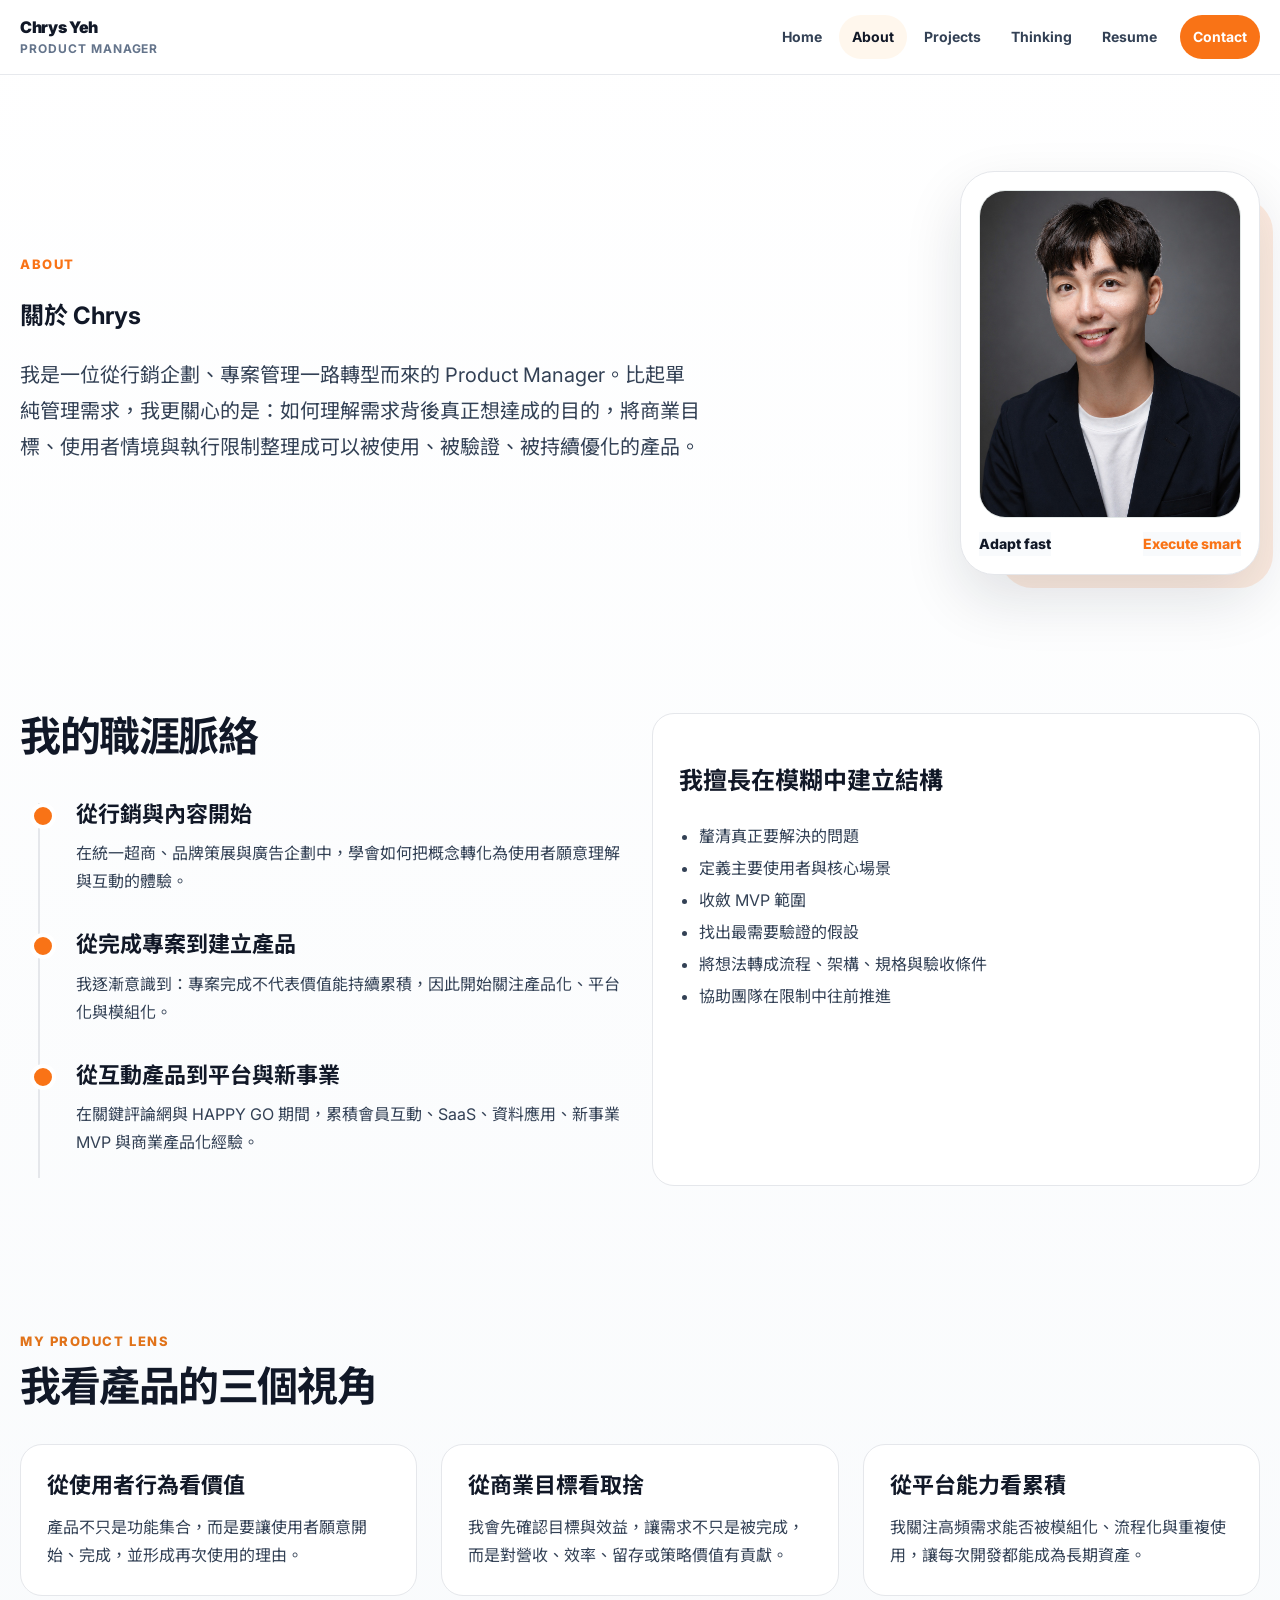
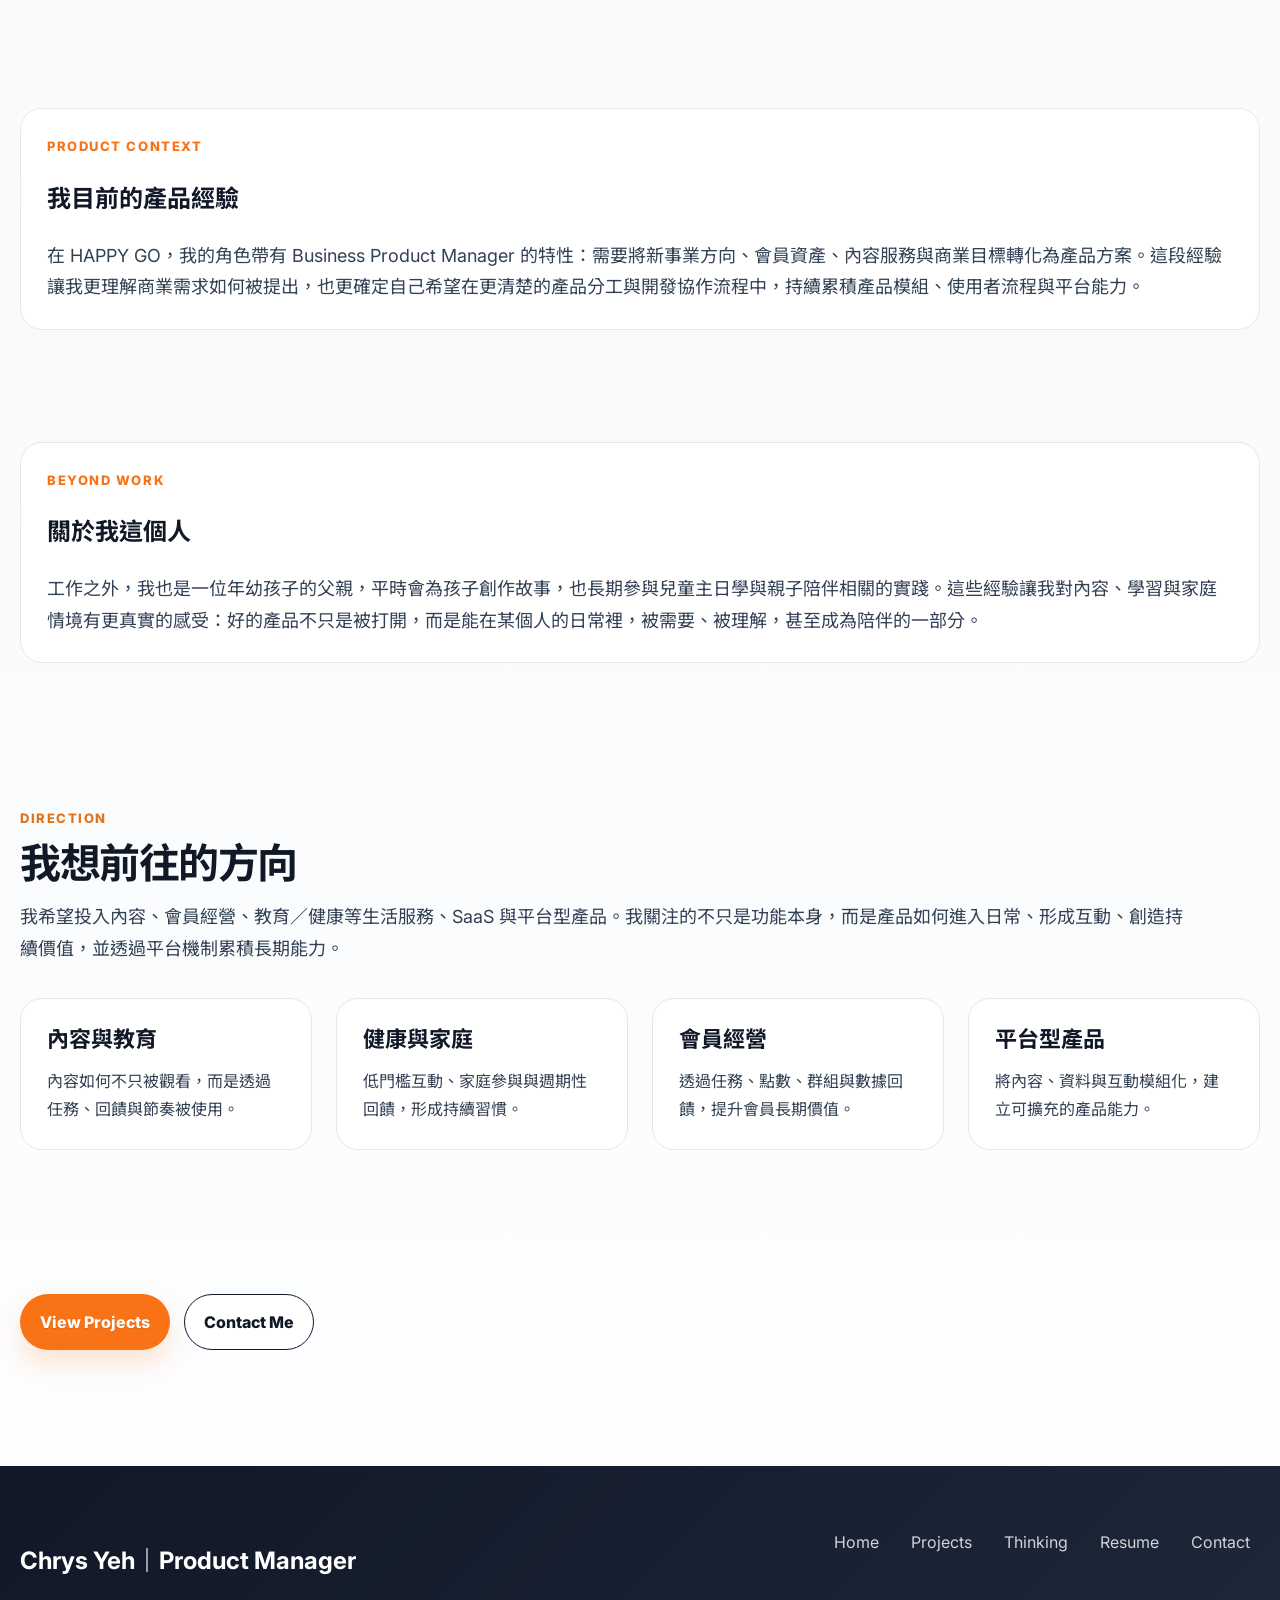
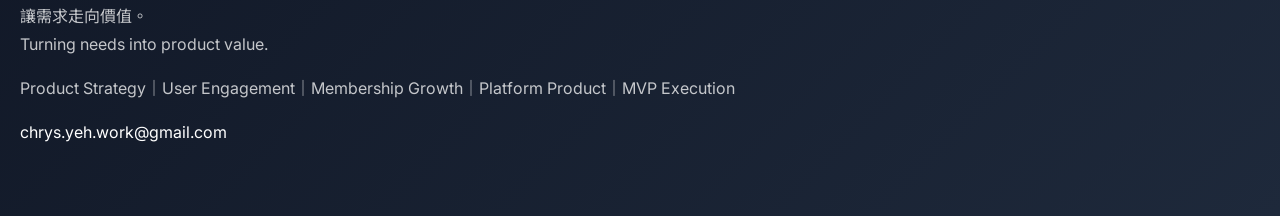
==== about.html @ b8cf81ef "v10 更新內容" ====
<!doctype html><html lang="zh-Hant"><head><meta charset="utf-8"><meta name="viewport" content="width=device-width, initial-scale=1.0"><meta name="robots" content="noindex, nofollow"><title>About｜Chrys Yeh</title><meta name="description" content="About Chrys Yeh, Product Manager."><link rel="icon" href="assets/images/favicon.svg"><link rel="preconnect" href="https://fonts.googleapis.com"><link rel="preconnect" href="https://fonts.gstatic.com" crossorigin><link href="https://fonts.googleapis.com/css2?family=Inter:wght@400;500;600;700;800;900&family=Noto+Sans+TC:wght@400;500;700;900&display=swap" rel="stylesheet"><link rel="stylesheet" href="assets/css/style.css"><!-- Google tag (gtag.js) -->
<script async src="https://www.googletagmanager.com/gtag/js?id=G-VKWQ6BNBV7"></script>
<script>
  window.dataLayer = window.dataLayer || [];
  function gtag(){dataLayer.push(arguments);}
  gtag('js', new Date());
  gtag('config', 'G-VKWQ6BNBV7');
</script></head><body><header class="header"><div class="container nav"><a class="brand" href="index.html">Chrys Yeh<span>Product Manager</span></a><button class="nav-toggle" aria-label="Open menu">☰</button><nav class="nav-links"><a href="index.html">Home</a><a href="about.html">About</a><a href="projects.html">Projects</a><a href="product-thinking.html">Thinking</a><a href="resume.html">Resume</a><a class="cta" href="contact.html">Contact</a></nav></div></header><main><section class="page-hero-profile"><div class="container hero-grid"><div class="reveal hero-visual"><figure class="hero-profile-card"><img src="assets/images/chrys-headshot.jpg" alt="Chrys Yeh professional headshot"><figcaption class="profile-caption"><span>Adapt fast</span><span>Execute smart</span></figcaption></figure></div><div class="reveal hero-copy"><div class="eyebrow">About</div><h1>關於 Chrys</h1><p class="lead">我是一位從行銷企劃、專案管理一路轉型而來的 Product Manager。比起單純管理需求，我更關心的是：如何理解需求背後真正想達成的目的，將商業目標、使用者情境與執行限制整理成可以被使用、被驗證、被持續優化的產品。</p></div></div></section><section class="section"><div class="container grid two"><div class="reveal"><div class="section-title"><h2>我的職涯脈絡</h2></div><div class="timeline"><div class="timeline-item"><h3>從行銷與內容開始</h3><p>在統一超商、品牌策展與廣告企劃中，學會如何把概念轉化為使用者願意理解與互動的體驗。</p></div><div class="timeline-item"><h3>從完成專案到建立產品</h3><p>我逐漸意識到：專案完成不代表價值能持續累積，因此開始關注產品化、平台化與模組化。</p></div><div class="timeline-item"><h3>從互動產品到平台與新事業</h3><p>在關鍵評論網與 HAPPY GO 期間，累積會員互動、SaaS、資料應用、新事業 MVP 與商業產品化經驗。</p></div></div></div><div class="card reveal"><h2>我擅長在模糊中建立結構</h2><ul class="case-list"><li>釐清真正要解決的問題</li><li>定義主要使用者與核心場景</li><li>收斂 MVP 範圍</li><li>找出最需要驗證的假設</li><li>將想法轉成流程、架構、規格與驗收條件</li><li>協助團隊在限制中往前推進</li></ul></div></div></section><section class="section compact"><div class="container"><div class="section-title reveal"><div class="eyebrow">My Product Lens</div><h2>我看產品的三個視角</h2></div><div class="grid three"><article class="card reveal"><h3>從使用者行為看價值</h3><p>產品不只是功能集合，而是要讓使用者願意開始、完成，並形成再次使用的理由。</p></article><article class="card reveal"><h3>從商業目標看取捨</h3><p>我會先確認目標與效益，讓需求不只是被完成，而是對營收、效率、留存或策略價值有貢獻。</p></article><article class="card reveal"><h3>從平台能力看累積</h3><p>我關注高頻需求能否被模組化、流程化與重複使用，讓每次開發都能成為長期資產。</p></article></div></div></section><section class="section compact"><div class="container"><div class="card reveal personal-note"><div class="eyebrow">Product Context</div><h2>我目前的產品經驗</h2><p>在 HAPPY GO，我的角色帶有 Business Product Manager 的特性：需要將新事業方向、會員資產、內容服務與商業目標轉化為產品方案。這段經驗讓我更理解商業需求如何被提出，也更確定自己希望在更清楚的產品分工與開發協作流程中，持續累積產品模組、使用者流程與平台能力。</p></div></div></section><section class="section compact"><div class="container"><div class="card reveal personal-note"><div class="eyebrow">Beyond Work</div><h2>關於我這個人</h2><p>工作之外，我也是一位年幼孩子的父親，平時會為孩子創作故事，也長期參與兒童主日學與親子陪伴相關的實踐。這些經驗讓我對內容、學習與家庭情境有更真實的感受：好的產品不只是被打開，而是能在某個人的日常裡，被需要、被理解，甚至成為陪伴的一部分。</p></div></div></section><section class="section"><div class="container"><div class="section-title reveal"><div class="eyebrow">Direction</div><h2>我想前往的方向</h2><p>我希望投入內容、會員經營、教育／健康等生活服務、SaaS 與平台型產品。我關注的不只是功能本身，而是產品如何進入日常、形成互動、創造持續價值，並透過平台機制累積長期能力。</p></div><div class="grid four"><div class="card reveal"><h3>內容與教育</h3><p>內容如何不只被觀看，而是透過任務、回饋與節奏被使用。</p></div><div class="card reveal"><h3>健康與家庭</h3><p>低門檻互動、家庭參與與週期性回饋，形成持續習慣。</p></div><div class="card reveal"><h3>會員經營</h3><p>透過任務、點數、群組與數據回饋，提升會員長期價值。</p></div><div class="card reveal"><h3>平台型產品</h3><p>將內容、資料與互動模組化，建立可擴充的產品能力。</p></div></div></div></section><section class="section compact"><div class="container"><div class="btn-row"><a class="btn primary" href="projects.html">View Projects</a><a class="btn secondary" href="contact.html">Contact Me</a></div></div></section></main><footer class="footer"><div class="container footer-grid"><div><h2>Chrys Yeh｜Product Manager</h2><p>讓需求走向價值。<br>Turning needs into product value.</p><p>Product Strategy｜User Engagement｜Membership Growth｜Platform Product｜MVP Execution</p><p><a href="mailto:chrys.yeh.work@gmail.com">chrys.yeh.work@gmail.com</a></p></div><div class="footer-links"><a href="index.html">Home</a><a href="projects.html">Projects</a><a href="product-thinking.html">Thinking</a><a href="resume.html">Resume</a><a href="contact.html">Contact</a></div></div></footer><button class="back-top" aria-label="Back to top">↑</button><script src="assets/js/script.js"></script></body></html>
---- assets/css/style.css ----
:root{
  --primary:#064E3B;--secondary:#0F766E;--bg:#FFF7ED;--card:#fff;--accent:#F97316;--accent-dark:#EA580C;--muted:#64748B;--border:#FED7AA;--soft:#ECFDF5;--highlight:#FBBF24;--shadow:0 18px 45px rgba(6,78,59,.12);--radius:22px;--max:1120px;
}
*{box-sizing:border-box}html{scroll-behavior:smooth}body{margin:0;font-family:"Inter","Noto Sans TC",system-ui,-apple-system,BlinkMacSystemFont,"Segoe UI",sans-serif;background:linear-gradient(180deg,#FFF7ED 0%,#ECFDF5 58%,#FFFFFF 100%);color:#1F2937;line-height:1.75}a{color:inherit;text-decoration:none}img{max-width:100%;display:block}.container{width:min(var(--max),calc(100% - 40px));margin:0 auto}.section{padding:88px 0}.section.compact{padding:56px 0}.eyebrow{font-size:13px;font-weight:800;letter-spacing:.12em;text-transform:uppercase;color:var(--accent);margin-bottom:10px}.hero{padding:96px 0 72px}.hero-grid{display:grid;grid-template-columns:1.1fr .9fr;gap:56px;align-items:center}.hero h1,.page-hero h1{font-size:clamp(38px,6vw,68px);line-height:1.1;margin:0 0 20px;letter-spacing:-.04em}.page-hero{padding:92px 0 40px}.page-hero .lead{max-width:820px}.lead{font-size:20px;line-height:1.8;color:var(--secondary);margin:0 0 28px}.muted{color:var(--muted)}.quote{font-size:24px;line-height:1.65;margin:28px 0;padding:26px 30px;background:rgba(255,255,255,.7);border-left:5px solid var(--accent);border-radius:18px;color:var(--primary)}
.header{position:sticky;top:0;z-index:50;background:rgba(255,247,237,.9);backdrop-filter:blur(16px);border-bottom:1px solid rgba(229,222,210,.7);transition:box-shadow .2s ease}.header.scrolled{box-shadow:0 10px 30px rgba(23,63,53,.08)}.nav{height:74px;display:flex;align-items:center;justify-content:space-between}.brand{display:flex;flex-direction:column;line-height:1.1;font-weight:900;letter-spacing:-.02em}.brand span{font-size:12px;font-weight:700;color:var(--muted);letter-spacing:.08em;text-transform:uppercase;margin-top:5px}.nav-links{display:flex;align-items:center;gap:4px}.nav-links a{padding:10px 13px;border-radius:999px;font-size:14px;font-weight:700;color:var(--secondary)}.nav-links a:hover,.nav-links a.active{background:var(--soft);color:var(--primary)}.nav-links a.cta{background:var(--primary);color:#fff;margin-left:6px}.nav-toggle{display:none;border:0;background:transparent;color:var(--primary);font-size:28px;cursor:pointer}.btn-row{display:flex;gap:14px;flex-wrap:wrap}.btn{display:inline-flex;align-items:center;justify-content:center;gap:8px;padding:13px 19px;border-radius:999px;font-weight:800;border:1px solid transparent;transition:.2s ease;cursor:pointer}.btn.primary{background:var(--accent);color:#fff}.btn.primary:hover{background:var(--accent-dark);transform:translateY(-2px)}.btn.secondary{border-color:var(--primary);color:var(--primary);background:rgba(255,255,255,.45)}.btn.secondary:hover{background:#fff;transform:translateY(-2px)}.tags{display:flex;flex-wrap:wrap;gap:10px;margin:24px 0}.tag{font-size:13px;font-weight:800;color:var(--primary);background:#FEF3C7;border:1px solid var(--border);padding:7px 11px;border-radius:999px}.grid{display:grid;gap:24px}.grid.two{grid-template-columns:repeat(2,1fr)}.grid.three{grid-template-columns:repeat(3,1fr)}.grid.four{grid-template-columns:repeat(4,1fr)}.card{background:var(--card);border:1px solid var(--border);border-radius:var(--radius);padding:26px;box-shadow:0 0 0 rgba(0,0,0,0);transition:.25s ease}.card:hover{transform:translateY(-4px);box-shadow:var(--shadow)}.card h3{font-size:22px;line-height:1.35;margin:0 0 12px}.card p{color:var(--secondary);margin:0}.card .num{font-size:14px;color:var(--accent);font-weight:900;margin-bottom:10px}.section-title{max-width:780px;margin-bottom:34px}.section-title h2{font-size:clamp(30px,4vw,46px);line-height:1.16;margin:0 0 14px;letter-spacing:-.035em}.section-title p{font-size:18px;color:var(--secondary);margin:0}.project-card{display:grid;grid-template-columns:180px 1fr;gap:24px;align-items:center}.project-card img{border-radius:18px;background:var(--soft);border:1px solid var(--border)}.project-card ul,.case-list{margin:14px 0 0;padding-left:20px;color:var(--secondary)}.project-card li,.case-list li{margin:4px 0}.flow{display:grid;grid-template-columns:repeat(5,1fr);gap:14px;margin-top:24px}.flow-step{background:#fff;border:1px solid var(--border);border-radius:18px;padding:20px}.flow-step strong{display:block;font-size:18px;margin-bottom:4px}.flow-step span{color:var(--muted);font-size:14px}.timeline{position:relative}.timeline:before{content:"";position:absolute;left:18px;top:8px;bottom:8px;width:2px;background:var(--border)}.timeline-item{position:relative;padding:0 0 30px 56px}.timeline-item:before{content:"";position:absolute;left:10px;top:8px;width:18px;height:18px;background:var(--accent);border-radius:50%;border:4px solid var(--bg)}.timeline-item h3{margin:0 0 6px;font-size:22px}.timeline-item p{margin:0;color:var(--secondary)}.table-wrap{overflow:auto;border:1px solid var(--border);border-radius:22px;background:#fff}.matrix,.snapshot{width:100%;border-collapse:collapse;min-width:680px}.matrix th,.matrix td,.snapshot th,.snapshot td{padding:16px 18px;border-bottom:1px solid var(--border);text-align:left;vertical-align:top}.matrix th,.snapshot th{background:#FFEDD5;color:var(--primary);font-size:14px}.matrix tr:last-child td,.snapshot tr:last-child td{border-bottom:0}.stat-grid{display:grid;grid-template-columns:repeat(4,1fr);gap:16px;margin:28px 0}.stat{background:#fff;border:1px solid var(--border);border-radius:20px;padding:22px}.stat strong{display:block;font-size:30px;line-height:1.1;color:var(--accent);margin-bottom:8px}.stat span{font-size:14px;color:var(--secondary);font-weight:700}.case-section{padding:56px 0;border-top:1px solid var(--border)}.case-section h2{font-size:34px;line-height:1.25;margin:0 0 18px}.case-section h3{font-size:22px;margin:28px 0 8px}.case-section p{color:var(--secondary);font-size:17px}.diagram{background:#fff;border:1px solid var(--border);border-radius:22px;padding:24px;margin:26px 0}.diagram-line{display:flex;align-items:center;justify-content:space-between;gap:12px;flex-wrap:wrap}.diagram-pill{background:var(--soft);border:1px solid var(--border);border-radius:999px;padding:10px 14px;font-weight:800;color:var(--primary)}.arrow{color:var(--accent);font-weight:900}.contact-card{display:flex;flex-direction:column;gap:6px}.contact-card strong{font-size:18px}.footer{padding:54px 0;background:#12362E;color:#fff;margin-top:60px}.footer-grid{display:grid;grid-template-columns:1.2fr .8fr;gap:32px}.footer p{color:rgba(255,255,255,.75)}.footer a{color:#fff}.footer-links{display:flex;flex-wrap:wrap;gap:12px;justify-content:flex-end}.footer-links a{padding:8px 10px;color:rgba(255,255,255,.8)}.reveal{opacity:0;transform:translateY(18px);transition:opacity .6s ease,transform .6s ease}.reveal.visible{opacity:1;transform:none}.back-top{position:fixed;right:20px;bottom:20px;width:46px;height:46px;border-radius:50%;border:0;background:var(--primary);color:#fff;font-weight:900;display:none;align-items:center;justify-content:center;box-shadow:var(--shadow);cursor:pointer}.back-top.show{display:flex}
@media(max-width:900px){.hero-grid,.grid.two,.grid.three,.grid.four,.footer-grid{grid-template-columns:1fr}.project-card{grid-template-columns:1fr}.project-card img{max-width:260px}.flow{grid-template-columns:1fr 1fr}.stat-grid{grid-template-columns:1fr 1fr}.nav-toggle{display:block}.nav-links{position:absolute;left:20px;right:20px;top:74px;display:none;flex-direction:column;align-items:stretch;background:#fff;border:1px solid var(--border);border-radius:22px;padding:12px;box-shadow:var(--shadow)}.nav-links.open{display:flex}.nav-links a.cta{margin-left:0}.footer-links{justify-content:flex-start}}
@media(max-width:560px){.container{width:min(100% - 28px,var(--max))}.hero{padding:58px 0 44px}.section{padding:58px 0}.page-hero{padding:58px 0 28px}.lead{font-size:18px}.card{padding:22px}.flow,.stat-grid{grid-template-columns:1fr}.diagram-line{flex-direction:column;align-items:stretch}.arrow{transform:rotate(90deg);align-self:center}.btn{width:100%}.btn-row{width:100%}.hero h1,.page-hero h1{font-size:36px}}

/* --- refinements 2026-04 --- */
.hero-profile-card{position:relative;max-width:390px;margin-left:auto;background:linear-gradient(135deg,#fff 0%,#F8E8D1 100%);border:1px solid var(--border);border-radius:34px;padding:18px;box-shadow:var(--shadow)}
.hero-profile-card:before{content:"";position:absolute;inset:26px -14px -14px 38px;background:#CFE7DD;border-radius:34px;z-index:-1;opacity:.9}
.hero-profile-card img{width:100%;aspect-ratio:4/5;object-fit:cover;object-position:center top;border-radius:26px;border:1px solid rgba(14,58,53,.12)}
.profile-caption{display:flex;justify-content:space-between;gap:10px;align-items:center;margin-top:14px;color:var(--secondary);font-size:14px;font-weight:800}.profile-caption span:last-child{color:var(--accent)}
.page-hero-profile{padding:80px 0 34px}.page-hero-profile .hero-grid{grid-template-columns:1.15fr .85fr}.page-hero-profile .hero-profile-card{max-width:300px}
.project-card{align-items:start}.project-card .tag{display:inline-flex;margin-bottom:12px}.project-card h3{margin-top:0;margin-bottom:14px}.project-card p .btn,.project-card .btn{margin-top:4px}.project-card img{margin-top:6px}.card .btn-row{margin-top:26px}.section.compact .card .btn-row{margin-top:30px}.section.compact .card h2 + .muted{margin-top:14px}.section.compact .card .muted + .btn-row{margin-top:28px}.hero .btn-row{margin-top:30px}.tags + .btn-row{margin-top:26px}
.tag{background:#FEF3C7;border-color:#FBBF24}.btn.primary{background:linear-gradient(135deg,#F97316 0%,#FBBF24 100%);box-shadow:0 10px 26px rgba(249,115,22,.25)}.btn.secondary:hover{border-color:var(--accent);color:var(--accent)}
.card:hover{transform:translateY(-3px)}.section-title .eyebrow,.eyebrow{color:#E1731A}.flow-step strong{color:#0E3A35}.flow-step{border-color:#EAD4B7}.footer{background:#064E3B}.nav-links a.cta{background:#F97316;color:#fff}.nav-links a.cta:hover{background:#EA580C;color:#fff}.header{background:rgba(255,247,237,.92)}
@media(max-width:900px){.hero-profile-card{margin:10px auto 0;max-width:340px}.page-hero-profile .hero-grid{grid-template-columns:1fr}.page-hero-profile .hero-profile-card{max-width:260px;margin:0 auto}}
@media(max-width:560px){.project-card .tag{margin-bottom:10px}.project-card h3{font-size:24px}.project-card img{max-width:220px}.matrix,.snapshot{min-width:0;width:100%}.table-wrap{overflow:visible;border:0;background:transparent}.matrix thead{display:none}.matrix,.matrix tbody,.matrix tr,.matrix td{display:block}.matrix tr{background:#fff;border:1px solid var(--border);border-radius:18px;margin-bottom:14px;padding:12px;box-shadow:0 8px 24px rgba(14,58,53,.06)}.matrix td{border:0;padding:8px 6px 8px 96px;position:relative;min-height:34px}.matrix td:before{position:absolute;left:6px;top:8px;width:78px;color:var(--accent);font-weight:900;font-size:13px}.matrix td:nth-child(1):before{content:"專案"}.matrix td:nth-child(2):before{content:"產品類型"}.matrix td:nth-child(3):before{content:"核心能力"}.snapshot,.snapshot tbody,.snapshot tr,.snapshot th,.snapshot td{display:block}.snapshot tr{background:#fff;border:1px solid var(--border);border-radius:16px;margin-bottom:12px;padding:12px}.snapshot th,.snapshot td{border:0;padding:4px 6px;background:transparent}.snapshot th{color:var(--accent);font-size:13px}.snapshot td{color:var(--secondary)}.page-hero-profile{padding:58px 0 28px}.hero-profile-card{max-width:280px}.profile-caption{font-size:13px}.project-card{gap:18px}.section.compact .card .btn-row{margin-top:32px}}


/* --- V3 bright professional palette & thinking depth --- */
.hero{position:relative;overflow:hidden}
.hero:after{content:"";position:absolute;right:-120px;top:70px;width:420px;height:420px;background:radial-gradient(circle,rgba(20,184,166,.20),rgba(251,191,36,.12),transparent 68%);z-index:-1}
.card{box-shadow:0 8px 22px rgba(6,78,59,.035)}
.card:hover{box-shadow:0 18px 44px rgba(6,78,59,.14)}
.card p,.case-section p,.project-card ul,.case-list,.section-title p{color:#334155}
.lead{color:#334155}
.eyebrow{color:#F97316}
.tag{color:#064E3B;background:#FEF3C7;border-color:#FBBF24}
.flow-step{background:linear-gradient(180deg,#ffffff 0%,#ECFDF5 100%);border-color:#A7F3D0}
.flow-step strong{color:#064E3B}
.stat{background:linear-gradient(180deg,#ffffff 0%,#FFF7ED 100%);border-color:#FDBA74}
.stat strong{color:#F97316}
.quote{background:linear-gradient(135deg,#FFFFFF 0%,#ECFDF5 100%);border-left-color:#F97316;color:#064E3B}
.thinking-detail{margin-top:26px}
.nav-links a:hover,.nav-links a.active{background:#ECFDF5;color:#064E3B}
.btn.primary{color:#fff;text-shadow:0 1px 0 rgba(0,0,0,.12)}
.btn.secondary{background:#fff}
.btn.secondary:hover{background:#FFF7ED}
.footer{background:linear-gradient(135deg,#064E3B 0%,#0F766E 100%)}
.hero-profile-card{background:linear-gradient(135deg,#ffffff 0%,#ECFDF5 48%,#FEF3C7 100%)}
.hero-profile-card:before{background:#A7F3D0}
@media(max-width:560px){.hero:after{width:240px;height:240px;right:-90px;top:100px}.quote{font-size:20px;padding:22px}.thinking-detail{margin-top:18px}}

/* --- V4 narrative refinements --- */
.hero .hero-grid{align-items:start}
.hero-belief{
  margin:10px 0 0;
  color:var(--primary);
  font-weight:800;
  line-height:1.7;
  padding:16px 18px;
  border-left:4px solid var(--accent);
  background:rgba(255,255,255,.55);
  border-radius:16px;
}
@media(max-width:900px){
  .hero > .container.hero-grid > .reveal:nth-child(2){
    order:-1;
  }
  .hero-profile-card{
    margin:0 auto 18px;
    max-width:310px;
  }
}


/* --- V5 hero structure & uploaded assets --- */
.hero-copy{order:1}.hero-visual{order:2}
.hero-profile-card{margin-left:auto;margin-right:0}
.hero-profile-card img{object-position:center center}
@media(max-width:900px){
  .hero-copy{order:2}.hero-visual{order:1}
  .hero > .container.hero-grid > .reveal:nth-child(2){order:initial;}
  .hero-profile-card{margin:0 auto 22px;max-width:260px}
  .hero-profile-card img{aspect-ratio:1/1;border-radius:999px;object-fit:cover;object-position:center 38%}
  .hero-profile-card:before{inset:18px -10px -10px 22px;border-radius:999px}
  .profile-caption{justify-content:center;gap:8px;text-align:center}
  .profile-caption span:last-child:before{content:"｜";color:var(--muted);margin-right:8px}
  .page-hero-profile .hero-copy{order:2}
  .page-hero-profile .hero-visual{order:1}
  .page-hero-profile .hero-profile-card{max-width:220px;margin:0 auto 20px}
}
@media(max-width:560px){
  .hero{padding-top:42px}
  .hero-profile-card{max-width:190px;padding:12px;border-radius:999px;background:#fff}
  .hero-profile-card img{border-radius:999px}
  .profile-caption{display:none}
  .hero h1,.page-hero h1{font-size:34px;line-height:1.18}
}

/* --- V5.1 enforce mobile headshot-first layout --- */
@media(max-width:900px){
  .hero > .container.hero-grid > .hero-visual{order:1 !important;}
  .hero > .container.hero-grid > .hero-copy{order:2 !important;}
  .page-hero-profile > .container.hero-grid > .hero-visual{order:1 !important;}
  .page-hero-profile > .container.hero-grid > .hero-copy{order:2 !important;}
}
@media(min-width:901px){
  .hero > .container.hero-grid > .hero-copy{order:1 !important;}
  .hero > .container.hero-grid > .hero-visual{order:2 !important;}
  .page-hero-profile > .container.hero-grid > .hero-copy{order:1 !important;}
  .page-hero-profile > .container.hero-grid > .hero-visual{order:2 !important;}
}


/* V6 refinement */
.personal-note p { font-size: 18px; color: var(--secondary); margin: 0; }
.thinking-detail { margin-top: 28px; }
.case-section h2 { scroll-margin-top: 96px; }
.case-section p + p { margin-top: 14px; }
.resume-impact strong { color: var(--primary); }
@media (max-width: 760px) {
  .hero .hero-grid, .page-hero-profile .hero-grid { gap: 28px; }
  .hero-profile-card { max-width: 220px; margin: 0 auto; }
  .hero-copy { text-align: left; }
}


/* --- V7 visual system: clean professional palette --- */
:root{
  --primary:#111827;
  --secondary:#334155;
  --bg:#FFFFFF;
  --card:#FFFFFF;
  --accent:#F97316;
  --accent-dark:#EA580C;
  --muted:#64748B;
  --border:#E5E7EB;
  --soft:#F8FAFC;
  --highlight:#FFF7ED;
  --teal:#0F766E;
  --shadow:0 18px 46px rgba(17,24,39,.08);
}
body{
  background:linear-gradient(180deg,#FFFFFF 0%,#F8FAFC 58%,#FFFFFF 100%);
  color:#111827;
}
.header{
  background:rgba(255,255,255,.92);
  border-bottom:1px solid rgba(229,231,235,.9);
}
.header.scrolled{box-shadow:0 10px 30px rgba(17,24,39,.08)}
.brand,.hero h1,.page-hero h1,.section-title h2,.card h3,.case-section h2{color:#111827}
.brand span,.muted{color:#64748B}
.nav-links a{color:#334155}
.nav-links a:hover,.nav-links a.active{background:#FFF7ED;color:#111827}
.nav-links a.cta{background:#F97316;color:#fff}
.nav-links a.cta:hover{background:#EA580C;color:#fff}
.lead,.section-title p,.card p,.case-section p,.project-card ul,.case-list{color:#334155}
.eyebrow{color:#F97316}
.card{
  border-color:#E5E7EB;
  box-shadow:0 0 0 rgba(0,0,0,0);
}
.card:hover{box-shadow:0 18px 46px rgba(17,24,39,.08)}
.btn.primary{
  background:#F97316;
  color:#fff;
  box-shadow:0 14px 26px rgba(249,115,22,.18);
}
.btn.primary:hover{background:#EA580C}
.btn.secondary{
  color:#111827;
  border-color:#111827;
  background:#FFFFFF;
}
.btn.secondary:hover{background:#F8FAFC}
.tag{
  color:#111827;
  background:#F8FAFC;
  border-color:#E5E7EB;
  position:relative;
}
.tag:before{
  content:"";
  width:7px;
  height:7px;
  border-radius:999px;
  background:#F97316;
  display:inline-block;
  margin-right:7px;
  transform:translateY(-1px);
}
.quote,.hero-belief{
  background:linear-gradient(135deg,#FFFFFF 0%,#FFF7ED 100%);
  border-left-color:#F97316;
  color:#111827;
  box-shadow:0 14px 34px rgba(17,24,39,.06);
}
.flow-step{
  background:linear-gradient(180deg,#FFFFFF 0%,#F8FAFC 100%);
  border-color:#E5E7EB;
}
.flow-step strong{color:#111827}
.stat{
  background:#FFFFFF;
  border-color:#E5E7EB;
}
.stat strong{color:#F97316}
.footer{
  background:linear-gradient(135deg,#111827 0%,#1E293B 100%);
}
.hero-profile-card{
  background:#FFFFFF;
  border-color:#E5E7EB;
  box-shadow:0 24px 58px rgba(17,24,39,.12);
}
.hero-profile-card:before{
  background:rgba(249,115,22,.14);
}
.profile-caption span{
  background:#F8FAFC;
  color:#111827;
  border-color:#E5E7EB;
}

/* Thinking page: give the hero more width and reduce awkward line breaks */
.thinking-hero .container{
  width:min(1040px,calc(100% - 40px));
}
.thinking-hero .lead{
  max-width:1040px;
}
.thinking-hero .quote{
  max-width:1040px;
}
.thinking-hero h1{
  max-width:1040px;
  white-space:normal;
}

/* Project visuals: make illustrations feel intentionally framed */
.hero-grid img[src*="project-"],
.project-card img{
  background:#FFFFFF;
  border:1px solid #E5E7EB;
  border-radius:24px;
  box-shadow:0 24px 58px rgba(17,24,39,.08);
  padding:18px;
}
.project-card img{
  padding:14px;
  border-radius:20px;
  box-shadow:0 12px 30px rgba(17,24,39,.06);
}
.hero-grid img[src*="project-open-playground"]{
  background:#FFFFFF;
}
.project-card img[src*="project-open-playground"]{
  background:#FFFFFF;
}
.table-wrap,.snapshot{
  border-color:#E5E7EB;
}
.back-top{
  background:#111827;
  color:#fff;
}

/* Keep a touch of teal as a quiet accent, not a primary color */
.flow-step:nth-child(2n){
  border-top-color:rgba(15,118,110,.32);
}
@media(max-width:900px){
  .thinking-hero h1{font-size:42px;line-height:1.16}
}
@media(max-width:560px){
  .thinking-hero h1{font-size:34px}
  .hero-grid img[src*="project-"]{padding:12px;border-radius:18px}
}


/* --- V7.1 Thinking page heading rhythm fix --- */
.thinking-hero .container,
.product-thinking-page .container{
  width:min(1160px,calc(100% - 40px));
}
.thinking-hero .lead,
.thinking-hero .quote{
  max-width:1120px;
}
body:has(.thinking-hero) .section-title{
  max-width:1120px;
}
body:has(.thinking-hero) .section-title h2{
  font-size:clamp(34px,3.2vw,54px);
  line-height:1.16;
  letter-spacing:-.035em;
  text-wrap:balance;
}
body:has(.thinking-hero) .section-title p,
body:has(.thinking-hero) .lead{
  max-width:1120px;
  text-wrap:pretty;
}
@media(max-width:900px){
  body:has(.thinking-hero) .section-title h2{
    font-size:clamp(30px,7vw,42px);
  }
}

/* --- V7.2 Projects text width rhythm + resume alignment --- */
.projects-hero .container,
.projects-section-title{
  width:min(1160px,calc(100% - 40px));
  max-width:1160px;
}
.projects-hero .lead,
.projects-section-title p{
  max-width:1120px;
  text-wrap:pretty;
}
.projects-section-title h2{
  max-width:1120px;
}
@media(max-width:900px){
  .projects-hero .container,
  .projects-section-title{width:min(100%,calc(100% - 40px));}
}


/* --- V8 copy rhythm refinement --- */
.hero h1{
  max-width:900px;
  font-size:clamp(46px,5.2vw,82px);
  line-height:1.06;
  text-wrap:balance;
}
.hero .lead{
  max-width:900px;
}
.section-title{
  max-width:1080px;
}
.section-title h2{
  font-size:clamp(32px,3.2vw,54px);
  line-height:1.16;
  text-wrap:balance;
}
.section-title p{
  max-width:1040px;
  text-wrap:pretty;
}
.section.compact .card[style*="text-align:center"] h2{
  font-size:clamp(28px,3vw,44px);
  line-height:1.28;
  max-width:920px;
  margin-left:auto;
  margin-right:auto;
  text-wrap:balance;
}
.section.compact .card[style*="text-align:center"] .muted{
  font-size:18px;
  max-width:880px;
  margin-left:auto;
  margin-right:auto;
  color:#334155;
}
@media(max-width:900px){
  .hero h1{font-size:clamp(38px,9vw,58px)}
  .section-title h2{font-size:clamp(30px,7vw,42px)}
}


/* --- V8.1 description text width refinement ---
   Keep headings unchanged; widen section descriptions to reduce awkward short final lines. */
@media (min-width: 1024px){
  :root{
    --max: 1280px;
  }

  .section-title{
    max-width: 1240px;
  }

  .section-title p{
    max-width: 1180px;
    width: 100%;
    text-wrap: pretty;
  }

  .page-hero .lead,
  .hero .lead{
    max-width: 1180px;
    text-wrap: pretty;
  }

  .thinking-hero .container,
  .page-hero .container{
    width: min(1280px, calc(100% - 80px));
  }

  .thinking-hero .lead,
  .thinking-hero .quote{
    max-width: 1180px;
  }
}

@media (min-width: 1440px){
  .section-title p,
  .page-hero .lead,
  .hero .lead{
    max-width: 1240px;
  }
}


/* --- V8.2 hero philosophy title refinement --- */
.hero-title-philosophy{
  display:flex;
  flex-direction:column;
  gap:.04em;
  font-size:clamp(44px,4.95vw,78px);
  line-height:1.08;
  letter-spacing:-.045em;
  max-width:980px;
  text-wrap:initial;
}
.hero-title-philosophy .indent{
  padding-left:.55em;
}
@media(max-width:900px){
  .hero-title-philosophy{
    font-size:clamp(38px,9vw,58px);
  }
  .hero-title-philosophy .indent{
    padding-left:0;
  }
}


/* --- V9 headline: needs to value --- */
.hero-title-value{
  max-width:980px;
  font-size:clamp(46px,5.05vw,80px);
  line-height:1.08;
  letter-spacing:-.05em;
  text-wrap:balance;
}
.hero-title-value + .lead{
  margin-top:4px;
}
@media(max-width:900px){
  .hero-title-value{
    font-size:clamp(38px,9vw,58px);
  }
}
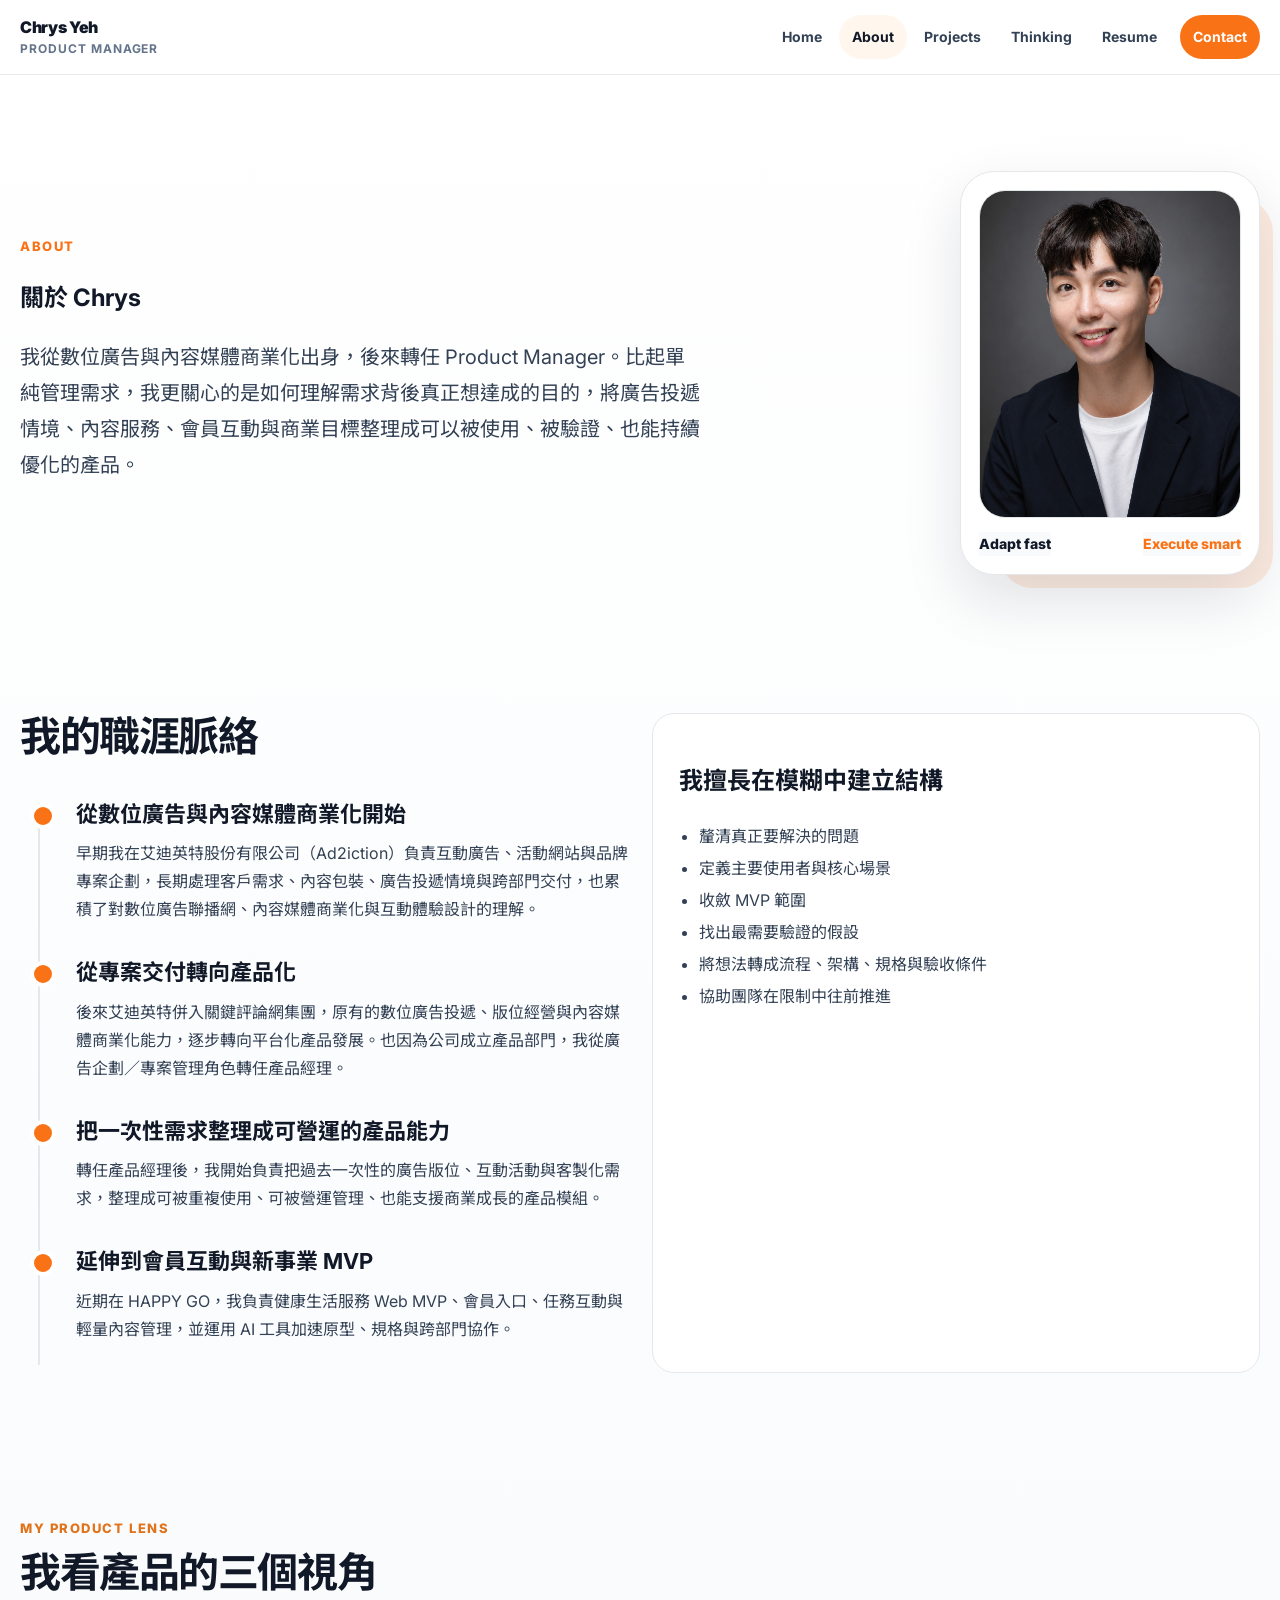
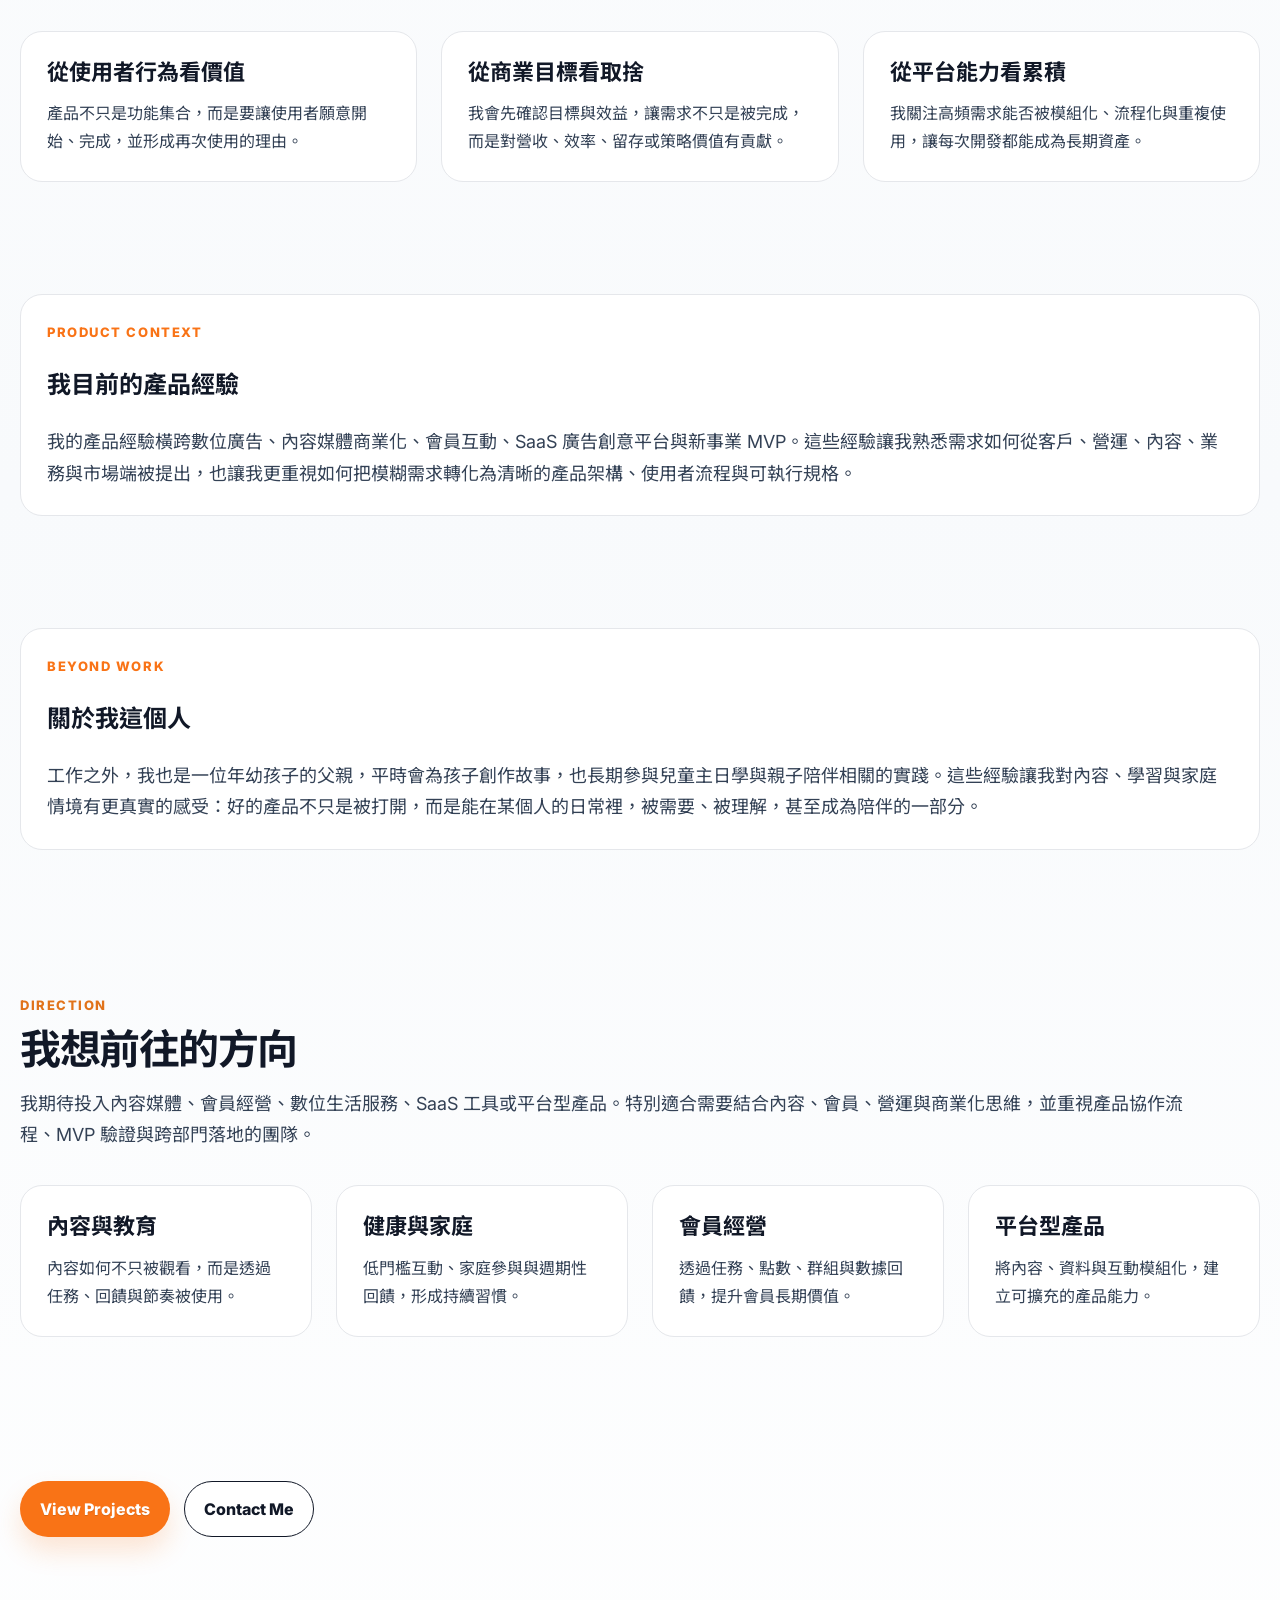
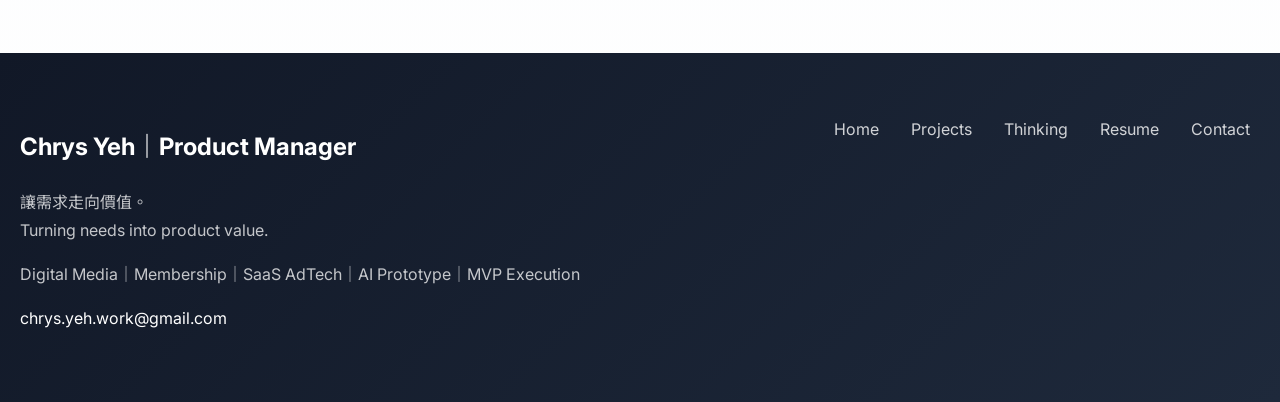
==== commit 5a4a7525: "v11 新增個人專案和內容微調" ====
--- a/about.html
+++ b/about.html
@@ -5,4 +5,4 @@
   function gtag(){dataLayer.push(arguments);}
   gtag('js', new Date());
   gtag('config', 'G-VKWQ6BNBV7');
-</script></head><body><header class="header"><div class="container nav"><a class="brand" href="index.html">Chrys Yeh<span>Product Manager</span></a><button class="nav-toggle" aria-label="Open menu">☰</button><nav class="nav-links"><a href="index.html">Home</a><a href="about.html">About</a><a href="projects.html">Projects</a><a href="product-thinking.html">Thinking</a><a href="resume.html">Resume</a><a class="cta" href="contact.html">Contact</a></nav></div></header><main><section class="page-hero-profile"><div class="container hero-grid"><div class="reveal hero-visual"><figure class="hero-profile-card"><img src="assets/images/chrys-headshot.jpg" alt="Chrys Yeh professional headshot"><figcaption class="profile-caption"><span>Adapt fast</span><span>Execute smart</span></figcaption></figure></div><div class="reveal hero-copy"><div class="eyebrow">About</div><h1>關於 Chrys</h1><p class="lead">我是一位從行銷企劃、專案管理一路轉型而來的 Product Manager。比起單純管理需求，我更關心的是：如何理解需求背後真正想達成的目的，將商業目標、使用者情境與執行限制整理成可以被使用、被驗證、被持續優化的產品。</p></div></div></section><section class="section"><div class="container grid two"><div class="reveal"><div class="section-title"><h2>我的職涯脈絡</h2></div><div class="timeline"><div class="timeline-item"><h3>從行銷與內容開始</h3><p>在統一超商、品牌策展與廣告企劃中，學會如何把概念轉化為使用者願意理解與互動的體驗。</p></div><div class="timeline-item"><h3>從完成專案到建立產品</h3><p>我逐漸意識到：專案完成不代表價值能持續累積，因此開始關注產品化、平台化與模組化。</p></div><div class="timeline-item"><h3>從互動產品到平台與新事業</h3><p>在關鍵評論網與 HAPPY GO 期間，累積會員互動、SaaS、資料應用、新事業 MVP 與商業產品化經驗。</p></div></div></div><div class="card reveal"><h2>我擅長在模糊中建立結構</h2><ul class="case-list"><li>釐清真正要解決的問題</li><li>定義主要使用者與核心場景</li><li>收斂 MVP 範圍</li><li>找出最需要驗證的假設</li><li>將想法轉成流程、架構、規格與驗收條件</li><li>協助團隊在限制中往前推進</li></ul></div></div></section><section class="section compact"><div class="container"><div class="section-title reveal"><div class="eyebrow">My Product Lens</div><h2>我看產品的三個視角</h2></div><div class="grid three"><article class="card reveal"><h3>從使用者行為看價值</h3><p>產品不只是功能集合，而是要讓使用者願意開始、完成，並形成再次使用的理由。</p></article><article class="card reveal"><h3>從商業目標看取捨</h3><p>我會先確認目標與效益，讓需求不只是被完成，而是對營收、效率、留存或策略價值有貢獻。</p></article><article class="card reveal"><h3>從平台能力看累積</h3><p>我關注高頻需求能否被模組化、流程化與重複使用，讓每次開發都能成為長期資產。</p></article></div></div></section><section class="section compact"><div class="container"><div class="card reveal personal-note"><div class="eyebrow">Product Context</div><h2>我目前的產品經驗</h2><p>在 HAPPY GO，我的角色帶有 Business Product Manager 的特性：需要將新事業方向、會員資產、內容服務與商業目標轉化為產品方案。這段經驗讓我更理解商業需求如何被提出，也更確定自己希望在更清楚的產品分工與開發協作流程中，持續累積產品模組、使用者流程與平台能力。</p></div></div></section><section class="section compact"><div class="container"><div class="card reveal personal-note"><div class="eyebrow">Beyond Work</div><h2>關於我這個人</h2><p>工作之外，我也是一位年幼孩子的父親，平時會為孩子創作故事，也長期參與兒童主日學與親子陪伴相關的實踐。這些經驗讓我對內容、學習與家庭情境有更真實的感受：好的產品不只是被打開，而是能在某個人的日常裡，被需要、被理解，甚至成為陪伴的一部分。</p></div></div></section><section class="section"><div class="container"><div class="section-title reveal"><div class="eyebrow">Direction</div><h2>我想前往的方向</h2><p>我希望投入內容、會員經營、教育／健康等生活服務、SaaS 與平台型產品。我關注的不只是功能本身，而是產品如何進入日常、形成互動、創造持續價值，並透過平台機制累積長期能力。</p></div><div class="grid four"><div class="card reveal"><h3>內容與教育</h3><p>內容如何不只被觀看，而是透過任務、回饋與節奏被使用。</p></div><div class="card reveal"><h3>健康與家庭</h3><p>低門檻互動、家庭參與與週期性回饋，形成持續習慣。</p></div><div class="card reveal"><h3>會員經營</h3><p>透過任務、點數、群組與數據回饋，提升會員長期價值。</p></div><div class="card reveal"><h3>平台型產品</h3><p>將內容、資料與互動模組化，建立可擴充的產品能力。</p></div></div></div></section><section class="section compact"><div class="container"><div class="btn-row"><a class="btn primary" href="projects.html">View Projects</a><a class="btn secondary" href="contact.html">Contact Me</a></div></div></section></main><footer class="footer"><div class="container footer-grid"><div><h2>Chrys Yeh｜Product Manager</h2><p>讓需求走向價值。<br>Turning needs into product value.</p><p>Product Strategy｜User Engagement｜Membership Growth｜Platform Product｜MVP Execution</p><p><a href="mailto:chrys.yeh.work@gmail.com">chrys.yeh.work@gmail.com</a></p></div><div class="footer-links"><a href="index.html">Home</a><a href="projects.html">Projects</a><a href="product-thinking.html">Thinking</a><a href="resume.html">Resume</a><a href="contact.html">Contact</a></div></div></footer><button class="back-top" aria-label="Back to top">↑</button><script src="assets/js/script.js"></script></body></html>+</script></head><body><header class="header"><div class="container nav"><a class="brand" href="index.html">Chrys Yeh<span>Product Manager</span></a><button class="nav-toggle" aria-label="Open menu">☰</button><nav class="nav-links"><a href="index.html">Home</a><a href="about.html">About</a><a href="projects.html">Projects</a><a href="product-thinking.html">Thinking</a><a href="resume.html">Resume</a><a class="cta" href="contact.html">Contact</a></nav></div></header><main><section class="page-hero-profile"><div class="container hero-grid"><div class="reveal hero-visual"><figure class="hero-profile-card"><img src="assets/images/chrys-headshot.jpg" alt="Chrys Yeh professional headshot"><figcaption class="profile-caption"><span>Adapt fast</span><span>Execute smart</span></figcaption></figure></div><div class="reveal hero-copy"><div class="eyebrow">About</div><h1>關於 Chrys</h1><p class="lead">我從數位廣告與內容媒體商業化出身，後來轉任 Product Manager。比起單純管理需求，我更關心的是如何理解需求背後真正想達成的目的，將廣告投遞情境、內容服務、會員互動與商業目標整理成可以被使用、被驗證、也能持續優化的產品。</p></div></div></section><section class="section"><div class="container grid two"><div class="reveal"><div class="section-title"><h2>我的職涯脈絡</h2></div><div class="timeline"><div class="timeline-item"><h3>從數位廣告與內容媒體商業化開始</h3><p>早期我在艾迪英特股份有限公司（Ad2iction）負責互動廣告、活動網站與品牌專案企劃，長期處理客戶需求、內容包裝、廣告投遞情境與跨部門交付，也累積了對數位廣告聯播網、內容媒體商業化與互動體驗設計的理解。</p></div><div class="timeline-item"><h3>從專案交付轉向產品化</h3><p>後來艾迪英特併入關鍵評論網集團，原有的數位廣告投遞、版位經營與內容媒體商業化能力，逐步轉向平台化產品發展。也因為公司成立產品部門，我從廣告企劃／專案管理角色轉任產品經理。</p></div><div class="timeline-item"><h3>把一次性需求整理成可營運的產品能力</h3><p>轉任產品經理後，我開始負責把過去一次性的廣告版位、互動活動與客製化需求，整理成可被重複使用、可被營運管理、也能支援商業成長的產品模組。</p></div><div class="timeline-item"><h3>延伸到會員互動與新事業 MVP</h3><p>近期在 HAPPY GO，我負責健康生活服務 Web MVP、會員入口、任務互動與輕量內容管理，並運用 AI 工具加速原型、規格與跨部門協作。</p></div></div></div><div class="card reveal"><h2>我擅長在模糊中建立結構</h2><ul class="case-list"><li>釐清真正要解決的問題</li><li>定義主要使用者與核心場景</li><li>收斂 MVP 範圍</li><li>找出最需要驗證的假設</li><li>將想法轉成流程、架構、規格與驗收條件</li><li>協助團隊在限制中往前推進</li></ul></div></div></section><section class="section compact"><div class="container"><div class="section-title reveal"><div class="eyebrow">My Product Lens</div><h2>我看產品的三個視角</h2></div><div class="grid three"><article class="card reveal"><h3>從使用者行為看價值</h3><p>產品不只是功能集合，而是要讓使用者願意開始、完成，並形成再次使用的理由。</p></article><article class="card reveal"><h3>從商業目標看取捨</h3><p>我會先確認目標與效益，讓需求不只是被完成，而是對營收、效率、留存或策略價值有貢獻。</p></article><article class="card reveal"><h3>從平台能力看累積</h3><p>我關注高頻需求能否被模組化、流程化與重複使用，讓每次開發都能成為長期資產。</p></article></div></div></section><section class="section compact"><div class="container"><div class="card reveal personal-note"><div class="eyebrow">Product Context</div><h2>我目前的產品經驗</h2><p>我的產品經驗橫跨數位廣告、內容媒體商業化、會員互動、SaaS 廣告創意平台與新事業 MVP。這些經驗讓我熟悉需求如何從客戶、營運、內容、業務與市場端被提出，也讓我更重視如何把模糊需求轉化為清晰的產品架構、使用者流程與可執行規格。</p></div></div></section><section class="section compact"><div class="container"><div class="card reveal personal-note"><div class="eyebrow">Beyond Work</div><h2>關於我這個人</h2><p>工作之外，我也是一位年幼孩子的父親，平時會為孩子創作故事，也長期參與兒童主日學與親子陪伴相關的實踐。這些經驗讓我對內容、學習與家庭情境有更真實的感受：好的產品不只是被打開，而是能在某個人的日常裡，被需要、被理解，甚至成為陪伴的一部分。</p></div></div></section><section class="section"><div class="container"><div class="section-title reveal"><div class="eyebrow">Direction</div><h2>我想前往的方向</h2><p>我期待投入內容媒體、會員經營、數位生活服務、SaaS 工具或平台型產品。特別適合需要結合內容、會員、營運與商業化思維，並重視產品協作流程、MVP 驗證與跨部門落地的團隊。</p></div><div class="grid four"><div class="card reveal"><h3>內容與教育</h3><p>內容如何不只被觀看，而是透過任務、回饋與節奏被使用。</p></div><div class="card reveal"><h3>健康與家庭</h3><p>低門檻互動、家庭參與與週期性回饋，形成持續習慣。</p></div><div class="card reveal"><h3>會員經營</h3><p>透過任務、點數、群組與數據回饋，提升會員長期價值。</p></div><div class="card reveal"><h3>平台型產品</h3><p>將內容、資料與互動模組化，建立可擴充的產品能力。</p></div></div></div></section><section class="section compact"><div class="container"><div class="btn-row"><a class="btn primary" href="projects.html">View Projects</a><a class="btn secondary" href="contact.html">Contact Me</a></div></div></section></main><footer class="footer"><div class="container footer-grid"><div><h2>Chrys Yeh｜Product Manager</h2><p>讓需求走向價值。<br>Turning needs into product value.</p><p>Digital Media｜Membership｜SaaS AdTech｜AI Prototype｜MVP Execution</p><p><a href="mailto:chrys.yeh.work@gmail.com">chrys.yeh.work@gmail.com</a></p></div><div class="footer-links"><a href="index.html">Home</a><a href="projects.html">Projects</a><a href="product-thinking.html">Thinking</a><a href="resume.html">Resume</a><a href="contact.html">Contact</a></div></div></footer><button class="back-top" aria-label="Back to top">↑</button><script src="assets/js/script.js"></script></body></html>
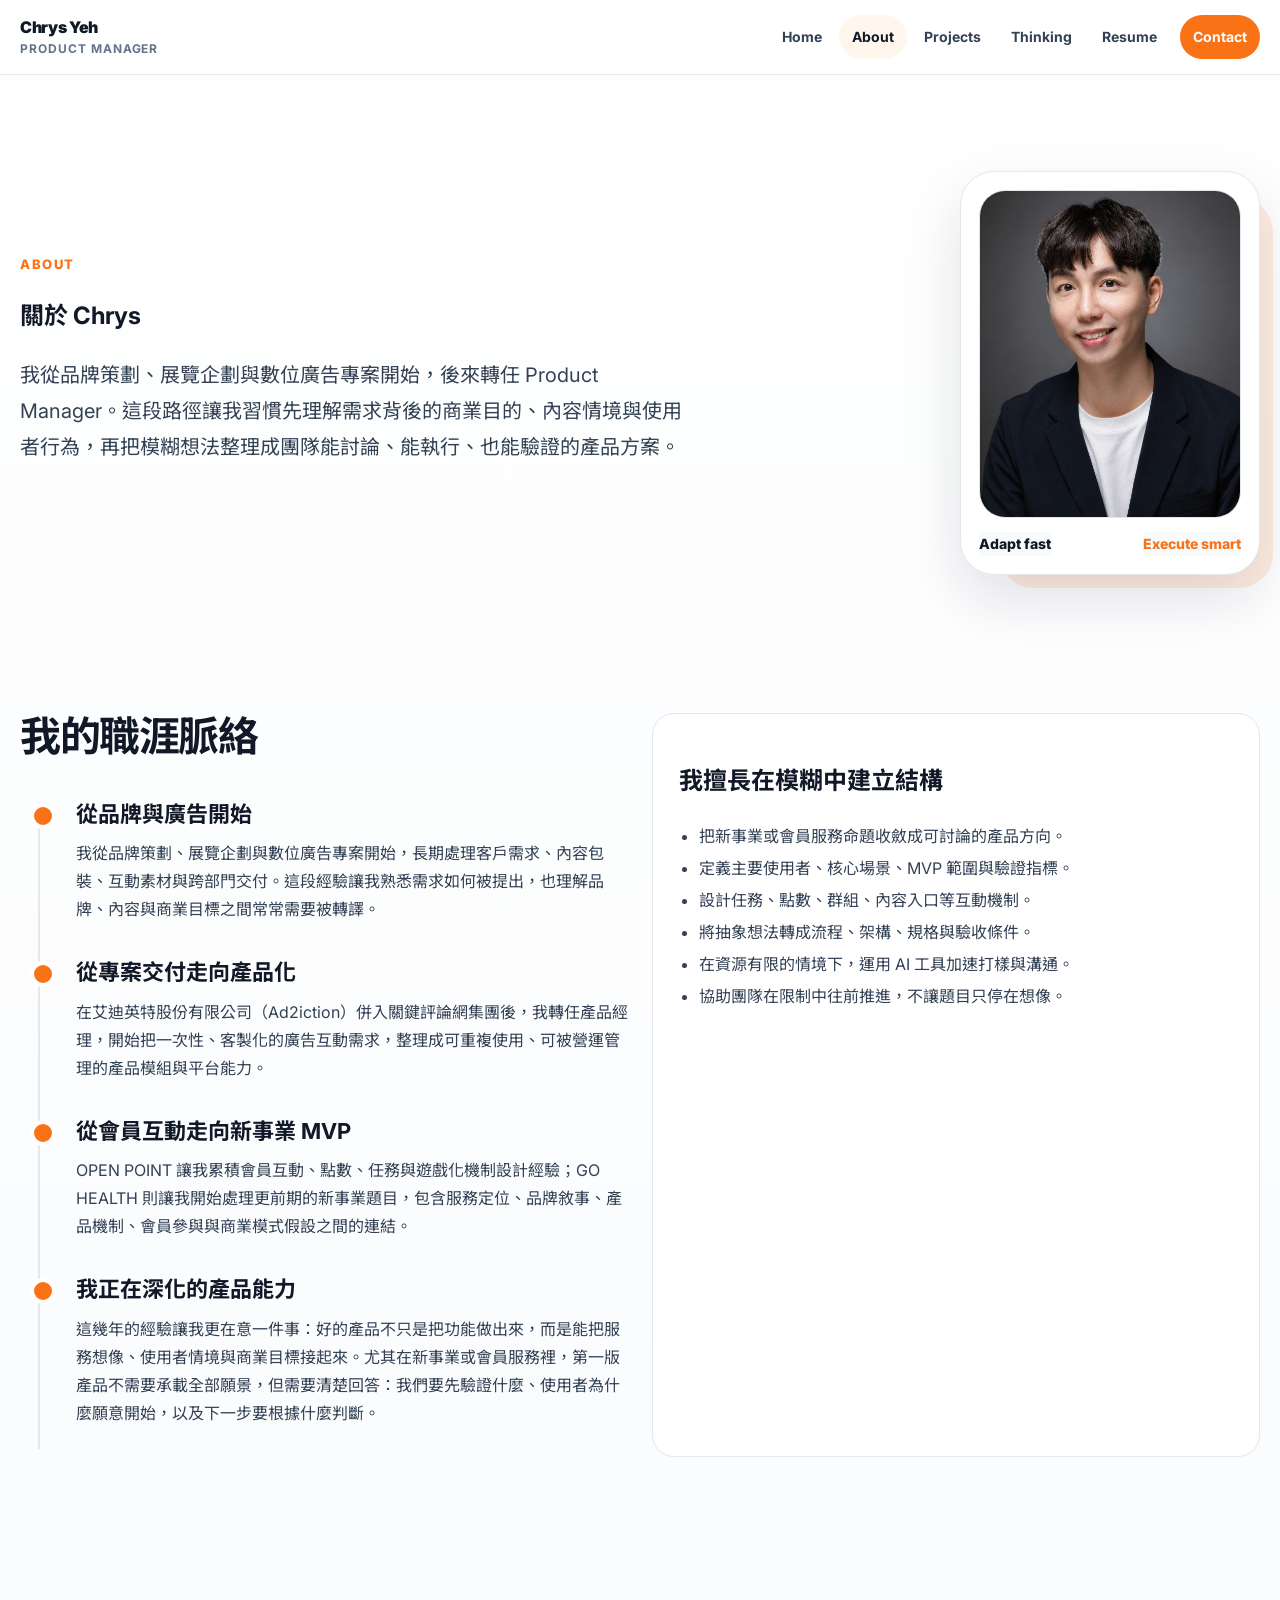
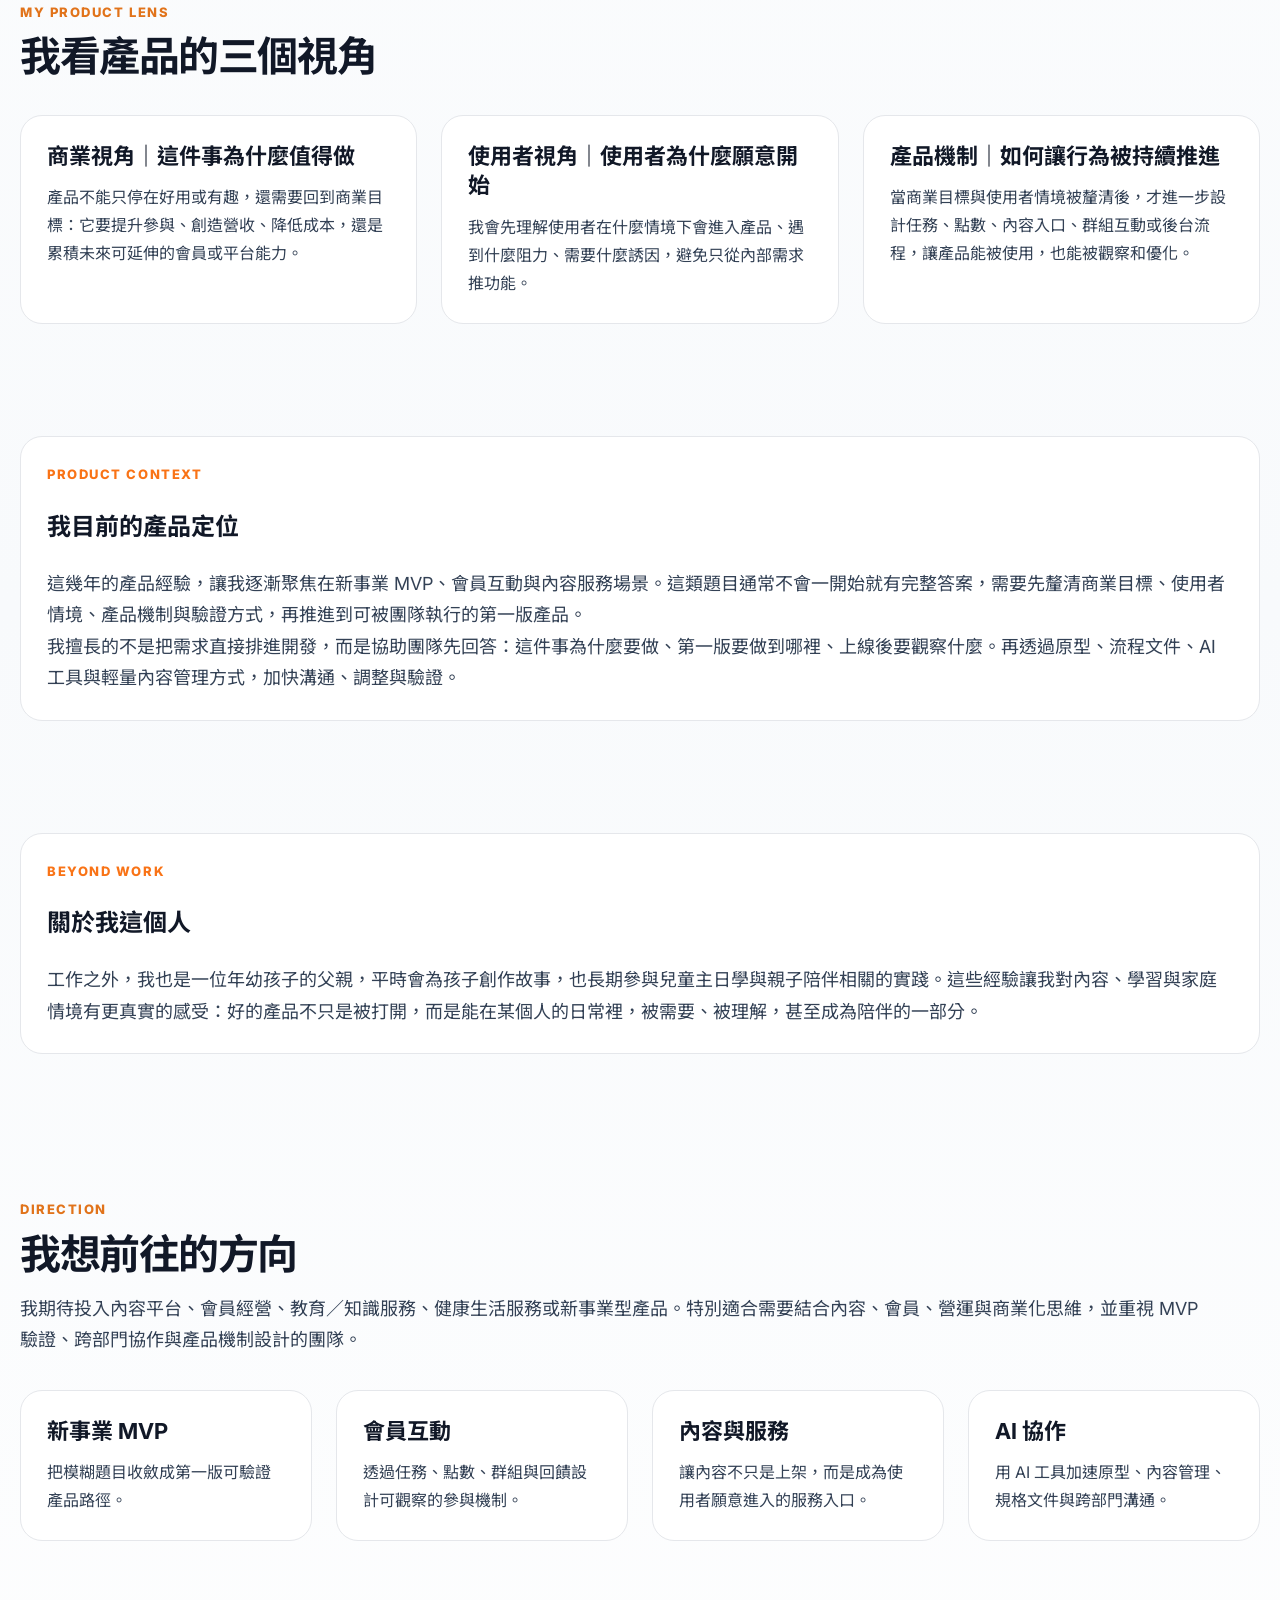
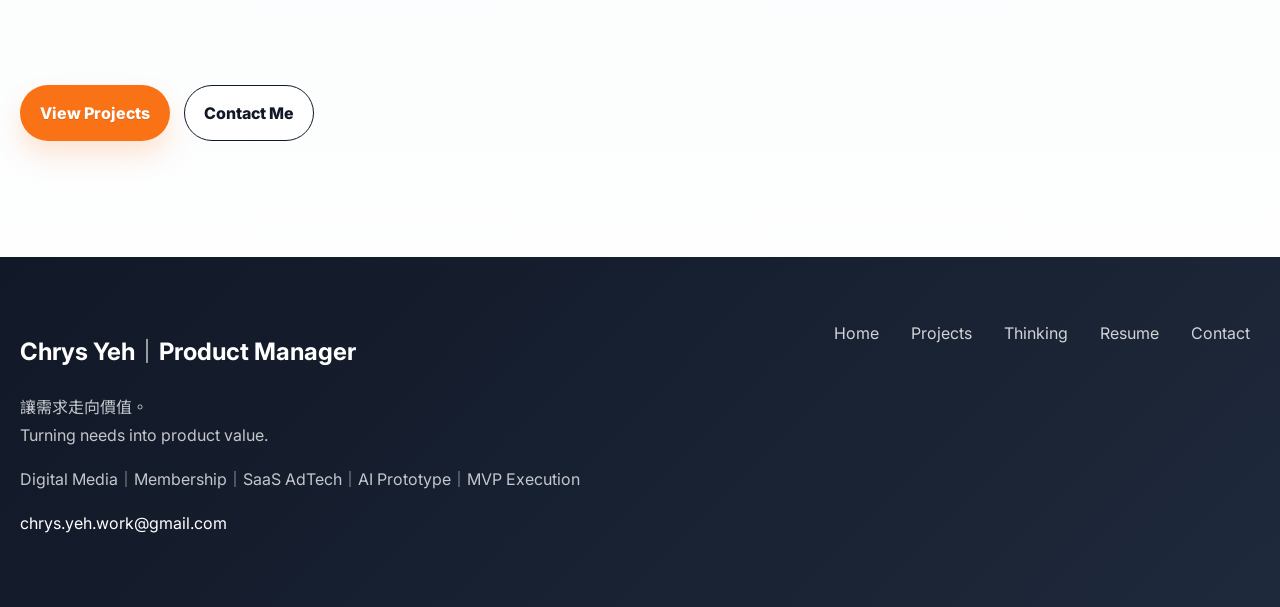
==== commit 710af41b: "v12.2 update" ====
--- a/about.html
+++ b/about.html
@@ -5,4 +5,15 @@
   function gtag(){dataLayer.push(arguments);}
   gtag('js', new Date());
   gtag('config', 'G-VKWQ6BNBV7');
-</script></head><body><header class="header"><div class="container nav"><a class="brand" href="index.html">Chrys Yeh<span>Product Manager</span></a><button class="nav-toggle" aria-label="Open menu">☰</button><nav class="nav-links"><a href="index.html">Home</a><a href="about.html">About</a><a href="projects.html">Projects</a><a href="product-thinking.html">Thinking</a><a href="resume.html">Resume</a><a class="cta" href="contact.html">Contact</a></nav></div></header><main><section class="page-hero-profile"><div class="container hero-grid"><div class="reveal hero-visual"><figure class="hero-profile-card"><img src="assets/images/chrys-headshot.jpg" alt="Chrys Yeh professional headshot"><figcaption class="profile-caption"><span>Adapt fast</span><span>Execute smart</span></figcaption></figure></div><div class="reveal hero-copy"><div class="eyebrow">About</div><h1>關於 Chrys</h1><p class="lead">我從數位廣告與內容媒體商業化出身，後來轉任 Product Manager。比起單純管理需求，我更關心的是如何理解需求背後真正想達成的目的，將廣告投遞情境、內容服務、會員互動與商業目標整理成可以被使用、被驗證、也能持續優化的產品。</p></div></div></section><section class="section"><div class="container grid two"><div class="reveal"><div class="section-title"><h2>我的職涯脈絡</h2></div><div class="timeline"><div class="timeline-item"><h3>從數位廣告與內容媒體商業化開始</h3><p>早期我在艾迪英特股份有限公司（Ad2iction）負責互動廣告、活動網站與品牌專案企劃，長期處理客戶需求、內容包裝、廣告投遞情境與跨部門交付，也累積了對數位廣告聯播網、內容媒體商業化與互動體驗設計的理解。</p></div><div class="timeline-item"><h3>從專案交付轉向產品化</h3><p>後來艾迪英特併入關鍵評論網集團，原有的數位廣告投遞、版位經營與內容媒體商業化能力，逐步轉向平台化產品發展。也因為公司成立產品部門，我從廣告企劃／專案管理角色轉任產品經理。</p></div><div class="timeline-item"><h3>把一次性需求整理成可營運的產品能力</h3><p>轉任產品經理後，我開始負責把過去一次性的廣告版位、互動活動與客製化需求，整理成可被重複使用、可被營運管理、也能支援商業成長的產品模組。</p></div><div class="timeline-item"><h3>延伸到會員互動與新事業 MVP</h3><p>近期在 HAPPY GO，我負責健康生活服務 Web MVP、會員入口、任務互動與輕量內容管理，並運用 AI 工具加速原型、規格與跨部門協作。</p></div></div></div><div class="card reveal"><h2>我擅長在模糊中建立結構</h2><ul class="case-list"><li>釐清真正要解決的問題</li><li>定義主要使用者與核心場景</li><li>收斂 MVP 範圍</li><li>找出最需要驗證的假設</li><li>將想法轉成流程、架構、規格與驗收條件</li><li>協助團隊在限制中往前推進</li></ul></div></div></section><section class="section compact"><div class="container"><div class="section-title reveal"><div class="eyebrow">My Product Lens</div><h2>我看產品的三個視角</h2></div><div class="grid three"><article class="card reveal"><h3>從使用者行為看價值</h3><p>產品不只是功能集合，而是要讓使用者願意開始、完成，並形成再次使用的理由。</p></article><article class="card reveal"><h3>從商業目標看取捨</h3><p>我會先確認目標與效益，讓需求不只是被完成，而是對營收、效率、留存或策略價值有貢獻。</p></article><article class="card reveal"><h3>從平台能力看累積</h3><p>我關注高頻需求能否被模組化、流程化與重複使用，讓每次開發都能成為長期資產。</p></article></div></div></section><section class="section compact"><div class="container"><div class="card reveal personal-note"><div class="eyebrow">Product Context</div><h2>我目前的產品經驗</h2><p>我的產品經驗橫跨數位廣告、內容媒體商業化、會員互動、SaaS 廣告創意平台與新事業 MVP。這些經驗讓我熟悉需求如何從客戶、營運、內容、業務與市場端被提出，也讓我更重視如何把模糊需求轉化為清晰的產品架構、使用者流程與可執行規格。</p></div></div></section><section class="section compact"><div class="container"><div class="card reveal personal-note"><div class="eyebrow">Beyond Work</div><h2>關於我這個人</h2><p>工作之外，我也是一位年幼孩子的父親，平時會為孩子創作故事，也長期參與兒童主日學與親子陪伴相關的實踐。這些經驗讓我對內容、學習與家庭情境有更真實的感受：好的產品不只是被打開，而是能在某個人的日常裡，被需要、被理解，甚至成為陪伴的一部分。</p></div></div></section><section class="section"><div class="container"><div class="section-title reveal"><div class="eyebrow">Direction</div><h2>我想前往的方向</h2><p>我期待投入內容媒體、會員經營、數位生活服務、SaaS 工具或平台型產品。特別適合需要結合內容、會員、營運與商業化思維，並重視產品協作流程、MVP 驗證與跨部門落地的團隊。</p></div><div class="grid four"><div class="card reveal"><h3>內容與教育</h3><p>內容如何不只被觀看，而是透過任務、回饋與節奏被使用。</p></div><div class="card reveal"><h3>健康與家庭</h3><p>低門檻互動、家庭參與與週期性回饋，形成持續習慣。</p></div><div class="card reveal"><h3>會員經營</h3><p>透過任務、點數、群組與數據回饋，提升會員長期價值。</p></div><div class="card reveal"><h3>平台型產品</h3><p>將內容、資料與互動模組化，建立可擴充的產品能力。</p></div></div></div></section><section class="section compact"><div class="container"><div class="btn-row"><a class="btn primary" href="projects.html">View Projects</a><a class="btn secondary" href="contact.html">Contact Me</a></div></div></section></main><footer class="footer"><div class="container footer-grid"><div><h2>Chrys Yeh｜Product Manager</h2><p>讓需求走向價值。<br>Turning needs into product value.</p><p>Digital Media｜Membership｜SaaS AdTech｜AI Prototype｜MVP Execution</p><p><a href="mailto:chrys.yeh.work@gmail.com">chrys.yeh.work@gmail.com</a></p></div><div class="footer-links"><a href="index.html">Home</a><a href="projects.html">Projects</a><a href="product-thinking.html">Thinking</a><a href="resume.html">Resume</a><a href="contact.html">Contact</a></div></div></footer><button class="back-top" aria-label="Back to top">↑</button><script src="assets/js/script.js"></script></body></html>+</script></head><body><header class="header"><div class="container nav"><a class="brand" href="index.html">Chrys Yeh<span>Product Manager</span></a><button class="nav-toggle" aria-label="Open menu">☰</button><nav class="nav-links"><a href="index.html">Home</a><a href="about.html">About</a><a href="projects.html">Projects</a><a href="product-thinking.html">Thinking</a><a href="resume.html">Resume</a><a class="cta" href="contact.html">Contact</a></nav></div></header><main><section class="page-hero-profile"><div class="container hero-grid"><div class="reveal hero-visual"><figure class="hero-profile-card"><img src="assets/images/chrys-headshot.jpg" alt="Chrys Yeh professional headshot"><figcaption class="profile-caption"><span>Adapt fast</span><span>Execute smart</span></figcaption></figure></div><div class="reveal hero-copy"><div class="eyebrow">About</div><h1>關於 Chrys</h1><p class="lead">我從品牌策劃、展覽企劃與數位廣告專案開始，後來轉任 Product Manager。這段路徑讓我習慣先理解需求背後的商業目的、內容情境與使用者行為，再把模糊想法整理成團隊能討論、能執行、也能驗證的產品方案。</p></div></div></section>
+
+<section class="section"><div class="container grid two"><div class="reveal"><div class="section-title"><h2>我的職涯脈絡</h2></div><div class="timeline"><div class="timeline-item"><h3>從品牌與廣告開始</h3><p>我從品牌策劃、展覽企劃與數位廣告專案開始，長期處理客戶需求、內容包裝、互動素材與跨部門交付。這段經驗讓我熟悉需求如何被提出，也理解品牌、內容與商業目標之間常常需要被轉譯。</p></div><div class="timeline-item"><h3>從專案交付走向產品化</h3><p>在艾迪英特股份有限公司（Ad2iction）併入關鍵評論網集團後，我轉任產品經理，開始把一次性、客製化的廣告互動需求，整理成可重複使用、可被營運管理的產品模組與平台能力。</p></div><div class="timeline-item"><h3>從會員互動走向新事業 MVP</h3><p>OPEN POINT 讓我累積會員互動、點數、任務與遊戲化機制設計經驗；GO HEALTH 則讓我開始處理更前期的新事業題目，包含服務定位、品牌敘事、產品機制、會員參與與商業模式假設之間的連結。</p></div><div class="timeline-item"><h3>我正在深化的產品能力</h3><p>這幾年的經驗讓我更在意一件事：好的產品不只是把功能做出來，而是能把服務想像、使用者情境與商業目標接起來。尤其在新事業或會員服務裡，第一版產品不需要承載全部願景，但需要清楚回答：我們要先驗證什麼、使用者為什麼願意開始，以及下一步要根據什麼判斷。</p></div></div></div><div class="card reveal"><h2>我擅長在模糊中建立結構</h2><ul class="case-list"><li>把新事業或會員服務命題收斂成可討論的產品方向。</li><li>定義主要使用者、核心場景、MVP 範圍與驗證指標。</li><li>設計任務、點數、群組、內容入口等互動機制。</li><li>將抽象想法轉成流程、架構、規格與驗收條件。</li><li>在資源有限的情境下，運用 AI 工具加速打樣與溝通。</li><li>協助團隊在限制中往前推進，不讓題目只停在想像。</li></ul></div></div></section>
+
+<section class="section compact"><div class="container"><div class="section-title reveal"><div class="eyebrow">My Product Lens</div><h2>我看產品的三個視角</h2></div><div class="grid three"><article class="card reveal"><h3>商業視角｜這件事為什麼值得做</h3><p>產品不能只停在好用或有趣，還需要回到商業目標：它要提升參與、創造營收、降低成本，還是累積未來可延伸的會員或平台能力。</p></article><article class="card reveal"><h3>使用者視角｜使用者為什麼願意開始</h3><p>我會先理解使用者在什麼情境下會進入產品、遇到什麼阻力、需要什麼誘因，避免只從內部需求推功能。</p></article><article class="card reveal"><h3>產品機制｜如何讓行為被持續推進</h3><p>當商業目標與使用者情境被釐清後，才進一步設計任務、點數、內容入口、群組互動或後台流程，讓產品能被使用，也能被觀察和優化。</p></article></div></div></section>
+<section class="section compact"><div class="container"><div class="card reveal personal-note"><div class="eyebrow">Product Context</div><h2>我目前的產品定位</h2><p>這幾年的產品經驗，讓我逐漸聚焦在新事業 MVP、會員互動與內容服務場景。這類題目通常不會一開始就有完整答案，需要先釐清商業目標、使用者情境、產品機制與驗證方式，再推進到可被團隊執行的第一版產品。</p><p>我擅長的不是把需求直接排進開發，而是協助團隊先回答：這件事為什麼要做、第一版要做到哪裡、上線後要觀察什麼。再透過原型、流程文件、AI 工具與輕量內容管理方式，加快溝通、調整與驗證。</p></div></div></section>
+
+<section class="section compact"><div class="container"><div class="card reveal personal-note"><div class="eyebrow">Beyond Work</div><h2>關於我這個人</h2><p>工作之外，我也是一位年幼孩子的父親，平時會為孩子創作故事，也長期參與兒童主日學與親子陪伴相關的實踐。這些經驗讓我對內容、學習與家庭情境有更真實的感受：好的產品不只是被打開，而是能在某個人的日常裡，被需要、被理解，甚至成為陪伴的一部分。</p></div></div></section>
+
+<section class="section"><div class="container"><div class="section-title reveal"><div class="eyebrow">Direction</div><h2>我想前往的方向</h2><p>我期待投入內容平台、會員經營、教育／知識服務、健康生活服務或新事業型產品。特別適合需要結合內容、會員、營運與商業化思維，並重視 MVP 驗證、跨部門協作與產品機制設計的團隊。</p></div><div class="grid four"><div class="card reveal"><h3>新事業 MVP</h3><p>把模糊題目收斂成第一版可驗證產品路徑。</p></div><div class="card reveal"><h3>會員互動</h3><p>透過任務、點數、群組與回饋設計可觀察的參與機制。</p></div><div class="card reveal"><h3>內容與服務</h3><p>讓內容不只是上架，而是成為使用者願意進入的服務入口。</p></div><div class="card reveal"><h3>AI 協作</h3><p>用 AI 工具加速原型、內容管理、規格文件與跨部門溝通。</p></div></div></div></section>
+
+<section class="section compact"><div class="container"><div class="btn-row"><a class="btn primary" href="projects.html">View Projects</a><a class="btn secondary" href="contact.html">Contact Me</a></div></div></section></main><footer class="footer"><div class="container footer-grid"><div><h2>Chrys Yeh｜Product Manager</h2><p>讓需求走向價值。<br>Turning needs into product value.</p><p>Digital Media｜Membership｜SaaS AdTech｜AI Prototype｜MVP Execution</p><p><a href="mailto:chrys.yeh.work@gmail.com">chrys.yeh.work@gmail.com</a></p></div><div class="footer-links"><a href="index.html">Home</a><a href="projects.html">Projects</a><a href="product-thinking.html">Thinking</a><a href="resume.html">Resume</a><a href="contact.html">Contact</a></div></div></footer><button class="back-top" aria-label="Back to top">↑</button><script src="assets/js/script.js"></script></body></html>
--- a/assets/css/style.css
+++ b/assets/css/style.css
@@ -447,3 +447,79 @@
     font-size:clamp(38px,9vw,58px);
   }
 }
+
+
+/* --- v11.1: Personal AI Prototype card spacing --- */
+.prototype-card .tag,
+.personal-prototype-card .tag,
+.ai-prototype-card .tag,
+.projects-prototype-card .tag,
+.card .tag {
+  margin-bottom: 14px;
+}
+
+.prototype-card h3,
+.personal-prototype-card h3,
+.ai-prototype-card h3,
+.projects-prototype-card h3 {
+  margin-top: 0;
+}
+
+@media (max-width: 760px) {
+  .prototype-card .tag,
+  .personal-prototype-card .tag,
+  .ai-prototype-card .tag,
+  .projects-prototype-card .tag,
+  .card .tag {
+    margin-bottom: 12px;
+  }
+}
+
+
+/* --- v11.2: fix prototype tag-to-title spacing --- */
+/* Previous margin did not take effect because .tag was inline. */
+.section.compact .grid.two > .card > .tag {
+  display: inline-flex;
+  align-items: center;
+  margin-bottom: 18px;
+}
+
+.section.compact .grid.two > .card > .tag + h3 {
+  margin-top: 0;
+  margin-bottom: 18px;
+}
+
+@media (max-width: 760px) {
+  .section.compact .grid.two > .card > .tag {
+    margin-bottom: 14px;
+  }
+
+  .section.compact .grid.two > .card > .tag + h3 {
+    margin-bottom: 14px;
+  }
+}
+
+
+/* --- v12: positioning and prototype section refinements --- */
+.hero-title-value{
+  max-width: 1080px;
+}
+.prototype-section .grid.two > .card{
+  box-shadow: 0 10px 28px rgba(17,24,39,.05);
+}
+.prototype-section .grid.two > .card .tag{
+  display: inline-flex;
+  align-items: center;
+  margin-bottom: 18px;
+}
+.prototype-section .grid.two > .card .tag + h3{
+  margin-top: 0;
+}
+.validation-map .card{
+  background: #fff;
+}
+@media(max-width:760px){
+  .prototype-section .grid.two > .card .tag{
+    margin-bottom:14px;
+  }
+}
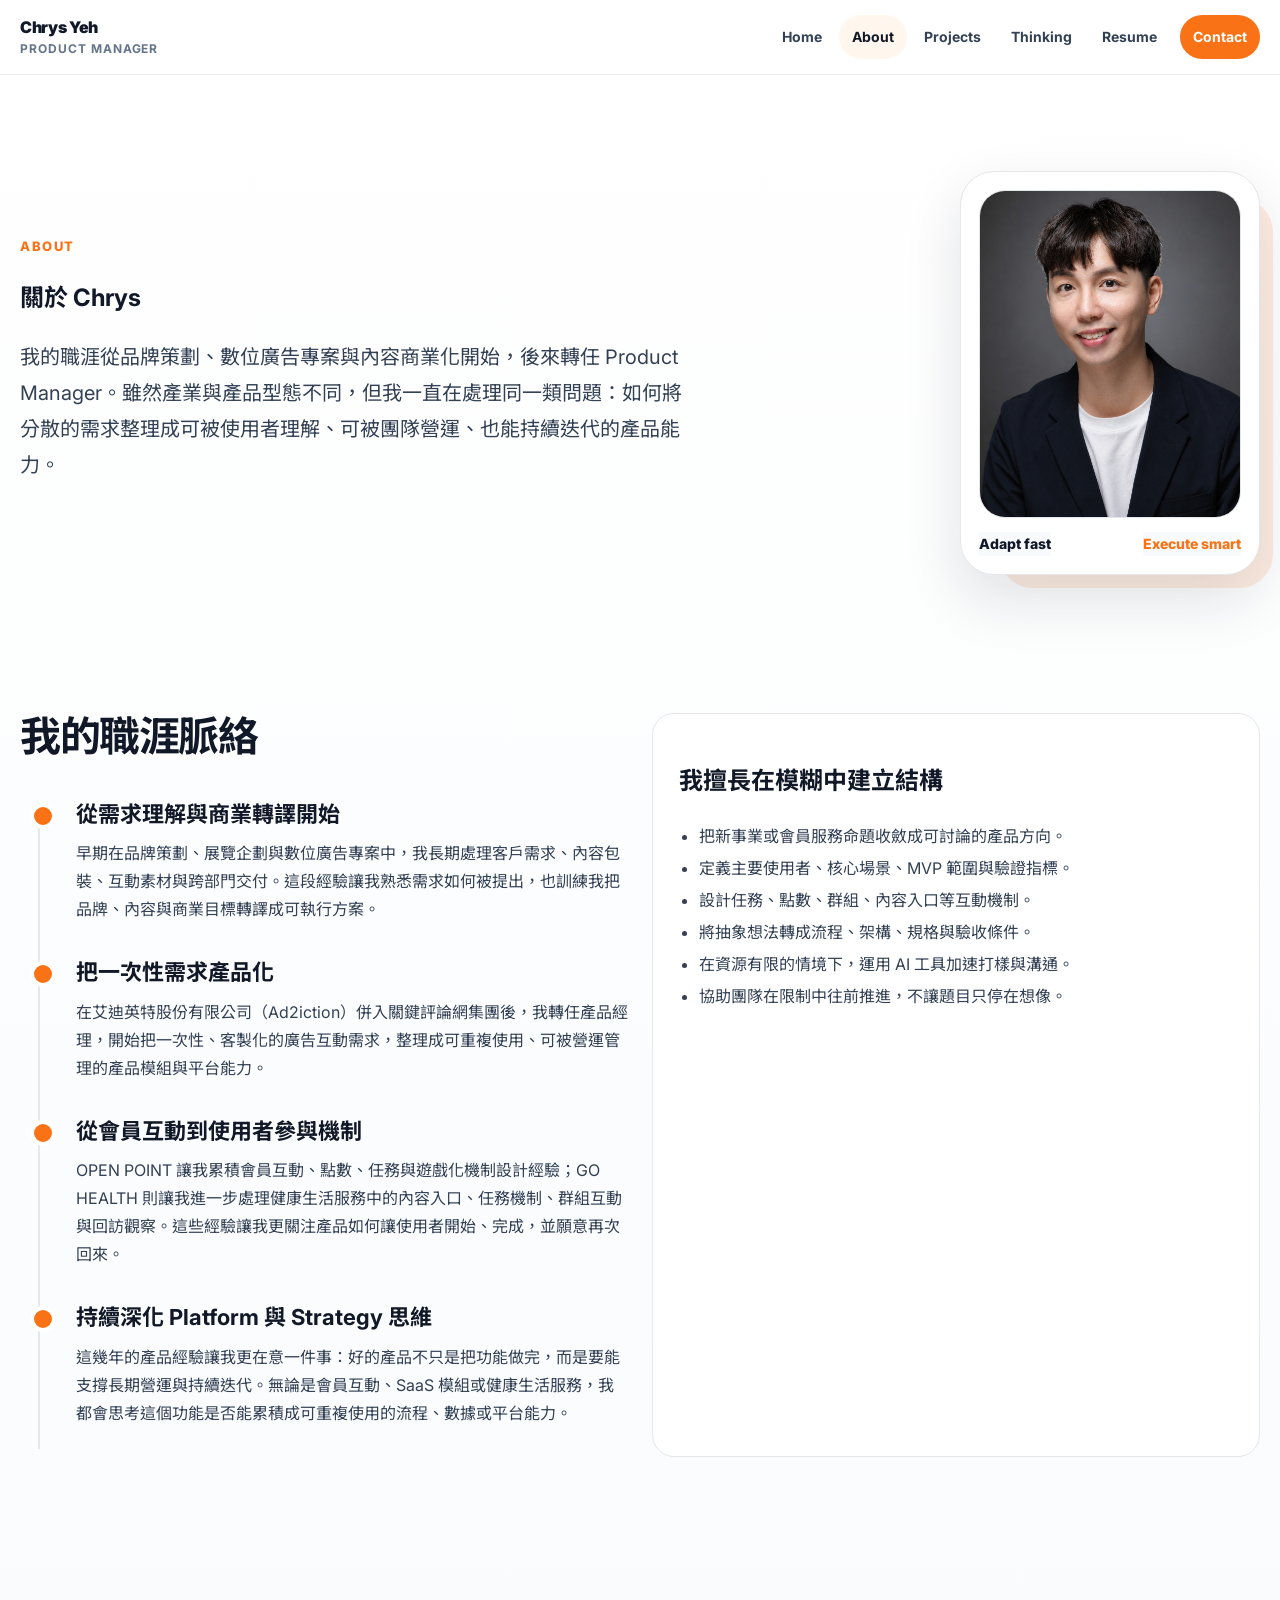
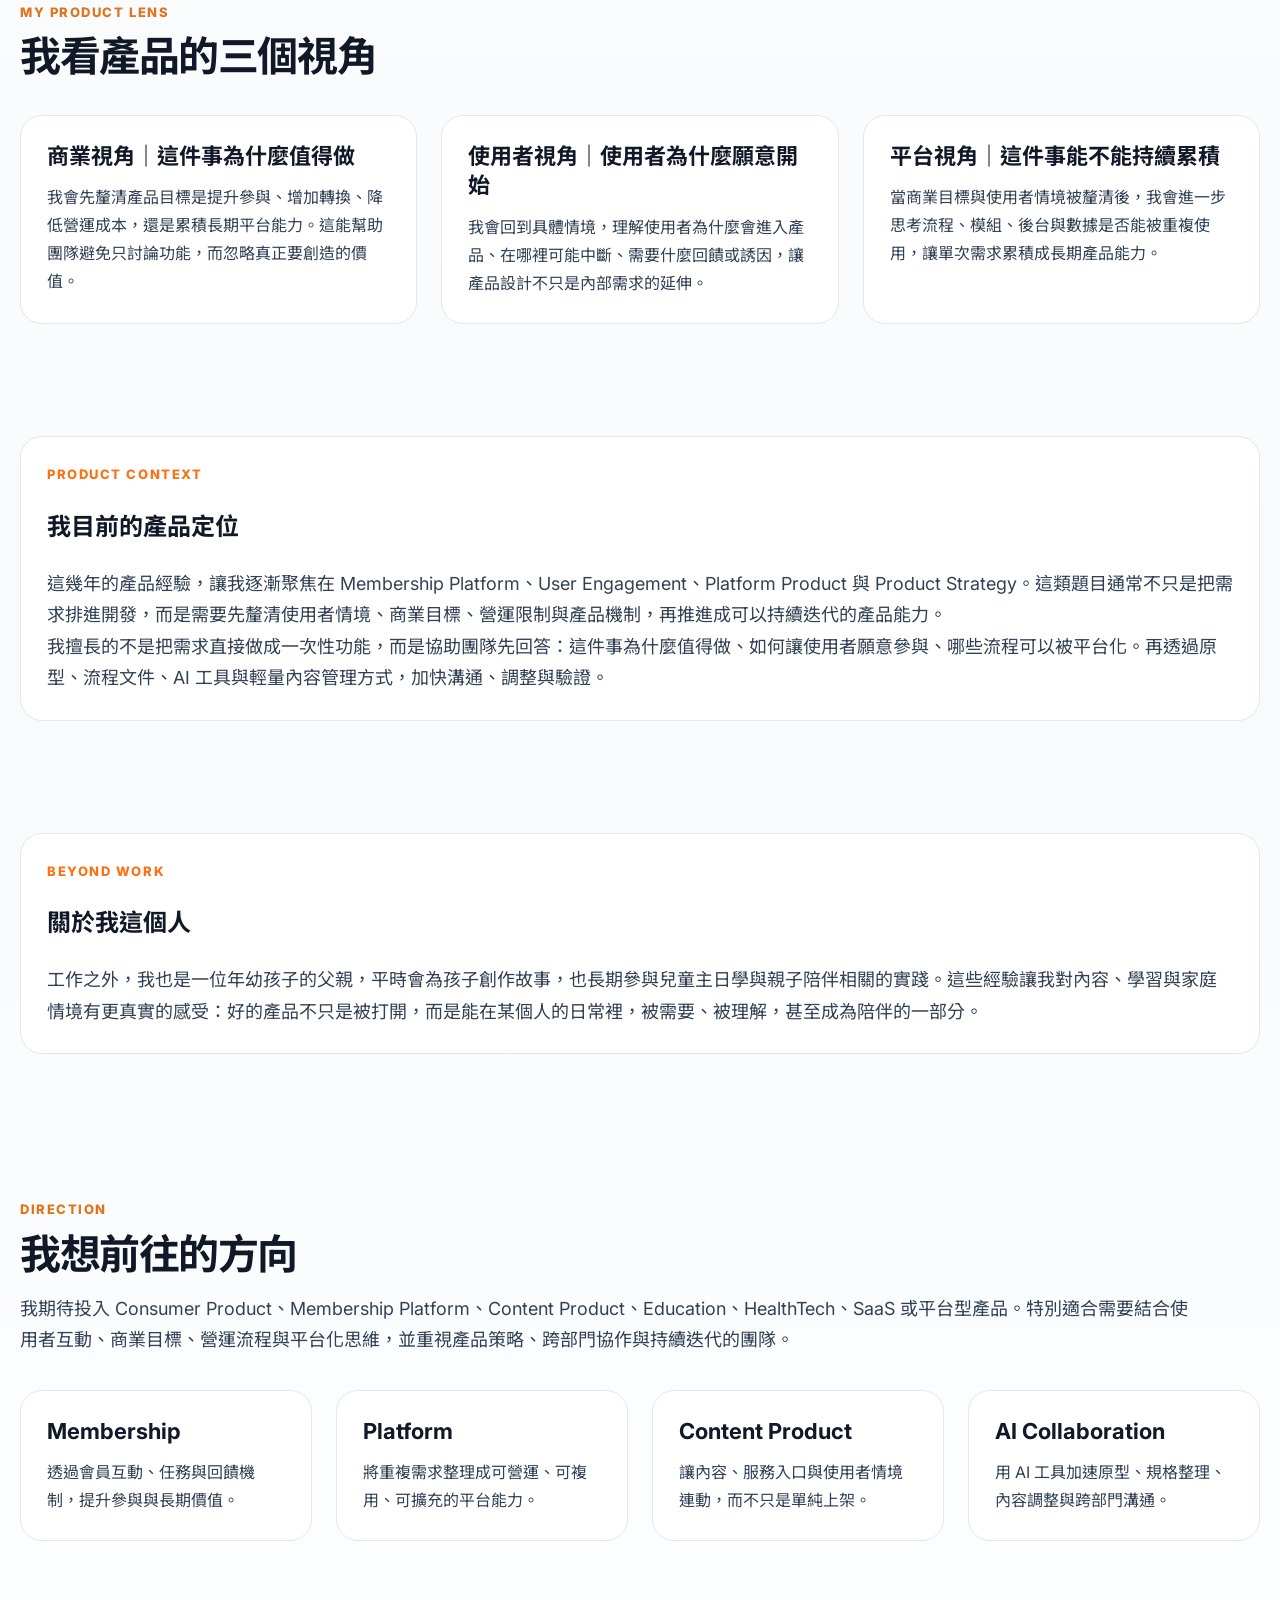
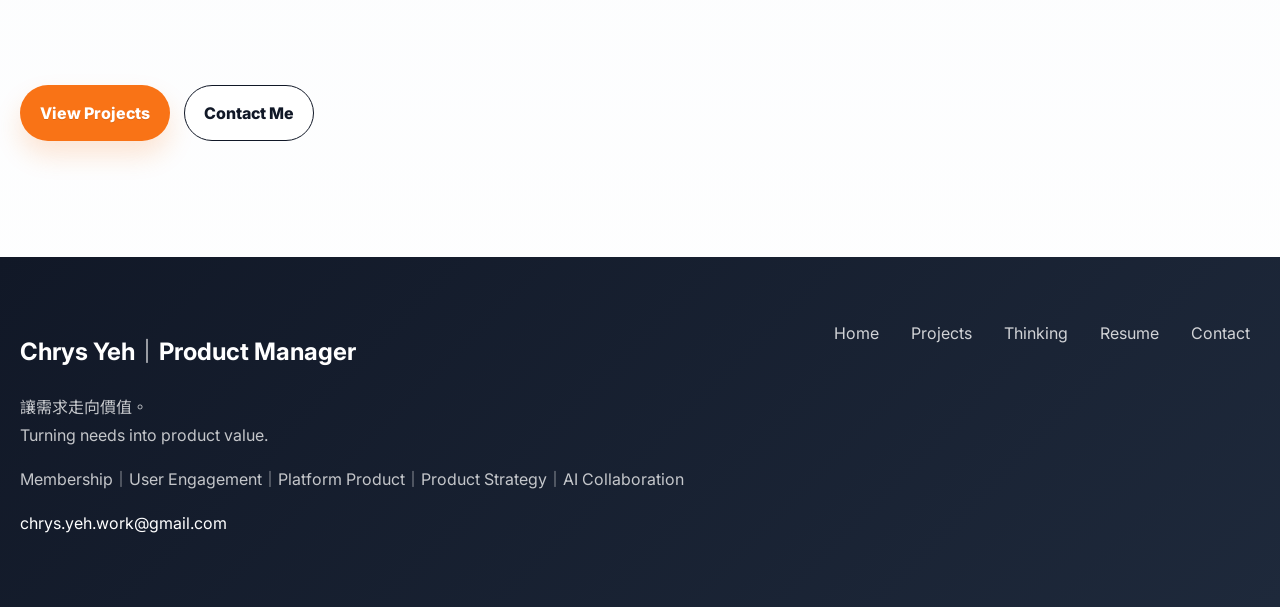
==== commit a3b2ad84: "v12.4" ====
--- a/about.html
+++ b/about.html
@@ -5,15 +5,15 @@
   function gtag(){dataLayer.push(arguments);}
   gtag('js', new Date());
   gtag('config', 'G-VKWQ6BNBV7');
-</script></head><body><header class="header"><div class="container nav"><a class="brand" href="index.html">Chrys Yeh<span>Product Manager</span></a><button class="nav-toggle" aria-label="Open menu">☰</button><nav class="nav-links"><a href="index.html">Home</a><a href="about.html">About</a><a href="projects.html">Projects</a><a href="product-thinking.html">Thinking</a><a href="resume.html">Resume</a><a class="cta" href="contact.html">Contact</a></nav></div></header><main><section class="page-hero-profile"><div class="container hero-grid"><div class="reveal hero-visual"><figure class="hero-profile-card"><img src="assets/images/chrys-headshot.jpg" alt="Chrys Yeh professional headshot"><figcaption class="profile-caption"><span>Adapt fast</span><span>Execute smart</span></figcaption></figure></div><div class="reveal hero-copy"><div class="eyebrow">About</div><h1>關於 Chrys</h1><p class="lead">我從品牌策劃、展覽企劃與數位廣告專案開始，後來轉任 Product Manager。這段路徑讓我習慣先理解需求背後的商業目的、內容情境與使用者行為，再把模糊想法整理成團隊能討論、能執行、也能驗證的產品方案。</p></div></div></section>
+</script></head><body><header class="header"><div class="container nav"><a class="brand" href="index.html">Chrys Yeh<span>Product Manager</span></a><button class="nav-toggle" aria-label="Open menu">☰</button><nav class="nav-links"><a href="index.html">Home</a><a href="about.html">About</a><a href="projects.html">Projects</a><a href="product-thinking.html">Thinking</a><a href="resume.html">Resume</a><a class="cta" href="contact.html">Contact</a></nav></div></header><main><section class="page-hero-profile"><div class="container hero-grid"><div class="reveal hero-visual"><figure class="hero-profile-card"><img src="assets/images/chrys-headshot.jpg" alt="Chrys Yeh professional headshot"><figcaption class="profile-caption"><span>Adapt fast</span><span>Execute smart</span></figcaption></figure></div><div class="reveal hero-copy"><div class="eyebrow">About</div><h1>關於 Chrys</h1><p class="lead">我的職涯從品牌策劃、數位廣告專案與內容商業化開始，後來轉任 Product Manager。雖然產業與產品型態不同，但我一直在處理同一類問題：如何將分散的需求整理成可被使用者理解、可被團隊營運、也能持續迭代的產品能力。</p></div></div></section>
 
-<section class="section"><div class="container grid two"><div class="reveal"><div class="section-title"><h2>我的職涯脈絡</h2></div><div class="timeline"><div class="timeline-item"><h3>從品牌與廣告開始</h3><p>我從品牌策劃、展覽企劃與數位廣告專案開始，長期處理客戶需求、內容包裝、互動素材與跨部門交付。這段經驗讓我熟悉需求如何被提出，也理解品牌、內容與商業目標之間常常需要被轉譯。</p></div><div class="timeline-item"><h3>從專案交付走向產品化</h3><p>在艾迪英特股份有限公司（Ad2iction）併入關鍵評論網集團後，我轉任產品經理，開始把一次性、客製化的廣告互動需求，整理成可重複使用、可被營運管理的產品模組與平台能力。</p></div><div class="timeline-item"><h3>從會員互動走向新事業 MVP</h3><p>OPEN POINT 讓我累積會員互動、點數、任務與遊戲化機制設計經驗；GO HEALTH 則讓我開始處理更前期的新事業題目，包含服務定位、品牌敘事、產品機制、會員參與與商業模式假設之間的連結。</p></div><div class="timeline-item"><h3>我正在深化的產品能力</h3><p>這幾年的經驗讓我更在意一件事：好的產品不只是把功能做出來，而是能把服務想像、使用者情境與商業目標接起來。尤其在新事業或會員服務裡，第一版產品不需要承載全部願景，但需要清楚回答：我們要先驗證什麼、使用者為什麼願意開始，以及下一步要根據什麼判斷。</p></div></div></div><div class="card reveal"><h2>我擅長在模糊中建立結構</h2><ul class="case-list"><li>把新事業或會員服務命題收斂成可討論的產品方向。</li><li>定義主要使用者、核心場景、MVP 範圍與驗證指標。</li><li>設計任務、點數、群組、內容入口等互動機制。</li><li>將抽象想法轉成流程、架構、規格與驗收條件。</li><li>在資源有限的情境下，運用 AI 工具加速打樣與溝通。</li><li>協助團隊在限制中往前推進，不讓題目只停在想像。</li></ul></div></div></section>
+<section class="section"><div class="container grid two"><div class="reveal"><div class="section-title"><h2>我的職涯脈絡</h2></div><div class="timeline"><div class="timeline-item"><h3>從需求理解與商業轉譯開始</h3><p>早期在品牌策劃、展覽企劃與數位廣告專案中，我長期處理客戶需求、內容包裝、互動素材與跨部門交付。這段經驗讓我熟悉需求如何被提出，也訓練我把品牌、內容與商業目標轉譯成可執行方案。</p></div><div class="timeline-item"><h3>把一次性需求產品化</h3><p>在艾迪英特股份有限公司（Ad2iction）併入關鍵評論網集團後，我轉任產品經理，開始把一次性、客製化的廣告互動需求，整理成可重複使用、可被營運管理的產品模組與平台能力。</p></div><div class="timeline-item"><h3>從會員互動到使用者參與機制</h3><p>OPEN POINT 讓我累積會員互動、點數、任務與遊戲化機制設計經驗；GO HEALTH 則讓我進一步處理健康生活服務中的內容入口、任務機制、群組互動與回訪觀察。這些經驗讓我更關注產品如何讓使用者開始、完成，並願意再次回來。</p></div><div class="timeline-item"><h3>持續深化 Platform 與 Strategy 思維</h3><p>這幾年的產品經驗讓我更在意一件事：好的產品不只是把功能做完，而是要能支撐長期營運與持續迭代。無論是會員互動、SaaS 模組或健康生活服務，我都會思考這個功能是否能累積成可重複使用的流程、數據或平台能力。</p></div></div></div><div class="card reveal"><h2>我擅長在模糊中建立結構</h2><ul class="case-list"><li>把新事業或會員服務命題收斂成可討論的產品方向。</li><li>定義主要使用者、核心場景、MVP 範圍與驗證指標。</li><li>設計任務、點數、群組、內容入口等互動機制。</li><li>將抽象想法轉成流程、架構、規格與驗收條件。</li><li>在資源有限的情境下，運用 AI 工具加速打樣與溝通。</li><li>協助團隊在限制中往前推進，不讓題目只停在想像。</li></ul></div></div></section>
 
-<section class="section compact"><div class="container"><div class="section-title reveal"><div class="eyebrow">My Product Lens</div><h2>我看產品的三個視角</h2></div><div class="grid three"><article class="card reveal"><h3>商業視角｜這件事為什麼值得做</h3><p>產品不能只停在好用或有趣，還需要回到商業目標：它要提升參與、創造營收、降低成本，還是累積未來可延伸的會員或平台能力。</p></article><article class="card reveal"><h3>使用者視角｜使用者為什麼願意開始</h3><p>我會先理解使用者在什麼情境下會進入產品、遇到什麼阻力、需要什麼誘因，避免只從內部需求推功能。</p></article><article class="card reveal"><h3>產品機制｜如何讓行為被持續推進</h3><p>當商業目標與使用者情境被釐清後，才進一步設計任務、點數、內容入口、群組互動或後台流程，讓產品能被使用，也能被觀察和優化。</p></article></div></div></section>
-<section class="section compact"><div class="container"><div class="card reveal personal-note"><div class="eyebrow">Product Context</div><h2>我目前的產品定位</h2><p>這幾年的產品經驗，讓我逐漸聚焦在新事業 MVP、會員互動與內容服務場景。這類題目通常不會一開始就有完整答案，需要先釐清商業目標、使用者情境、產品機制與驗證方式，再推進到可被團隊執行的第一版產品。</p><p>我擅長的不是把需求直接排進開發，而是協助團隊先回答：這件事為什麼要做、第一版要做到哪裡、上線後要觀察什麼。再透過原型、流程文件、AI 工具與輕量內容管理方式，加快溝通、調整與驗證。</p></div></div></section>
+<section class="section compact"><div class="container"><div class="section-title reveal"><div class="eyebrow">My Product Lens</div><h2>我看產品的三個視角</h2></div><div class="grid three"><article class="card reveal"><h3>商業視角｜這件事為什麼值得做</h3><p>我會先釐清產品目標是提升參與、增加轉換、降低營運成本，還是累積長期平台能力。這能幫助團隊避免只討論功能，而忽略真正要創造的價值。</p></article><article class="card reveal"><h3>使用者視角｜使用者為什麼願意開始</h3><p>我會回到具體情境，理解使用者為什麼會進入產品、在哪裡可能中斷、需要什麼回饋或誘因，讓產品設計不只是內部需求的延伸。</p></article><article class="card reveal"><h3>平台視角｜這件事能不能持續累積</h3><p>當商業目標與使用者情境被釐清後，我會進一步思考流程、模組、後台與數據是否能被重複使用，讓單次需求累積成長期產品能力。</p></article></div></div></section>
+<section class="section compact"><div class="container"><div class="card reveal personal-note"><div class="eyebrow">Product Context</div><h2>我目前的產品定位</h2><p>這幾年的產品經驗，讓我逐漸聚焦在 Membership Platform、User Engagement、Platform Product 與 Product Strategy。這類題目通常不只是把需求排進開發，而是需要先釐清使用者情境、商業目標、營運限制與產品機制，再推進成可以持續迭代的產品能力。</p><p>我擅長的不是把需求直接做成一次性功能，而是協助團隊先回答：這件事為什麼值得做、如何讓使用者願意參與、哪些流程可以被平台化。再透過原型、流程文件、AI 工具與輕量內容管理方式，加快溝通、調整與驗證。</p></div></div></section>
 
 <section class="section compact"><div class="container"><div class="card reveal personal-note"><div class="eyebrow">Beyond Work</div><h2>關於我這個人</h2><p>工作之外，我也是一位年幼孩子的父親，平時會為孩子創作故事，也長期參與兒童主日學與親子陪伴相關的實踐。這些經驗讓我對內容、學習與家庭情境有更真實的感受：好的產品不只是被打開，而是能在某個人的日常裡，被需要、被理解，甚至成為陪伴的一部分。</p></div></div></section>
 
-<section class="section"><div class="container"><div class="section-title reveal"><div class="eyebrow">Direction</div><h2>我想前往的方向</h2><p>我期待投入內容平台、會員經營、教育／知識服務、健康生活服務或新事業型產品。特別適合需要結合內容、會員、營運與商業化思維，並重視 MVP 驗證、跨部門協作與產品機制設計的團隊。</p></div><div class="grid four"><div class="card reveal"><h3>新事業 MVP</h3><p>把模糊題目收斂成第一版可驗證產品路徑。</p></div><div class="card reveal"><h3>會員互動</h3><p>透過任務、點數、群組與回饋設計可觀察的參與機制。</p></div><div class="card reveal"><h3>內容與服務</h3><p>讓內容不只是上架，而是成為使用者願意進入的服務入口。</p></div><div class="card reveal"><h3>AI 協作</h3><p>用 AI 工具加速原型、內容管理、規格文件與跨部門溝通。</p></div></div></div></section>
+<section class="section"><div class="container"><div class="section-title reveal"><div class="eyebrow">Direction</div><h2>我想前往的方向</h2><p>我期待投入 Consumer Product、Membership Platform、Content Product、Education、HealthTech、SaaS 或平台型產品。特別適合需要結合使用者互動、商業目標、營運流程與平台化思維，並重視產品策略、跨部門協作與持續迭代的團隊。</p></div><div class="grid four"><div class="card reveal"><h3>Membership</h3><p>透過會員互動、任務與回饋機制，提升參與與長期價值。</p></div><div class="card reveal"><h3>Platform</h3><p>將重複需求整理成可營運、可複用、可擴充的平台能力。</p></div><div class="card reveal"><h3>Content Product</h3><p>讓內容、服務入口與使用者情境連動，而不只是單純上架。</p></div><div class="card reveal"><h3>AI Collaboration</h3><p>用 AI 工具加速原型、規格整理、內容調整與跨部門溝通。</p></div></div></div></section>
 
-<section class="section compact"><div class="container"><div class="btn-row"><a class="btn primary" href="projects.html">View Projects</a><a class="btn secondary" href="contact.html">Contact Me</a></div></div></section></main><footer class="footer"><div class="container footer-grid"><div><h2>Chrys Yeh｜Product Manager</h2><p>讓需求走向價值。<br>Turning needs into product value.</p><p>Digital Media｜Membership｜SaaS AdTech｜AI Prototype｜MVP Execution</p><p><a href="mailto:chrys.yeh.work@gmail.com">chrys.yeh.work@gmail.com</a></p></div><div class="footer-links"><a href="index.html">Home</a><a href="projects.html">Projects</a><a href="product-thinking.html">Thinking</a><a href="resume.html">Resume</a><a href="contact.html">Contact</a></div></div></footer><button class="back-top" aria-label="Back to top">↑</button><script src="assets/js/script.js"></script></body></html>+<section class="section compact"><div class="container"><div class="btn-row"><a class="btn primary" href="projects.html">View Projects</a><a class="btn secondary" href="contact.html">Contact Me</a></div></div></section></main><footer class="footer"><div class="container footer-grid"><div><h2>Chrys Yeh｜Product Manager</h2><p>讓需求走向價值。<br>Turning needs into product value.</p><p>Membership｜User Engagement｜Platform Product｜Product Strategy｜AI Collaboration</p><p><a href="mailto:chrys.yeh.work@gmail.com">chrys.yeh.work@gmail.com</a></p></div><div class="footer-links"><a href="index.html">Home</a><a href="projects.html">Projects</a><a href="product-thinking.html">Thinking</a><a href="resume.html">Resume</a><a href="contact.html">Contact</a></div></div></footer><button class="back-top" aria-label="Back to top">↑</button><script src="assets/js/script.js"></script></body></html>
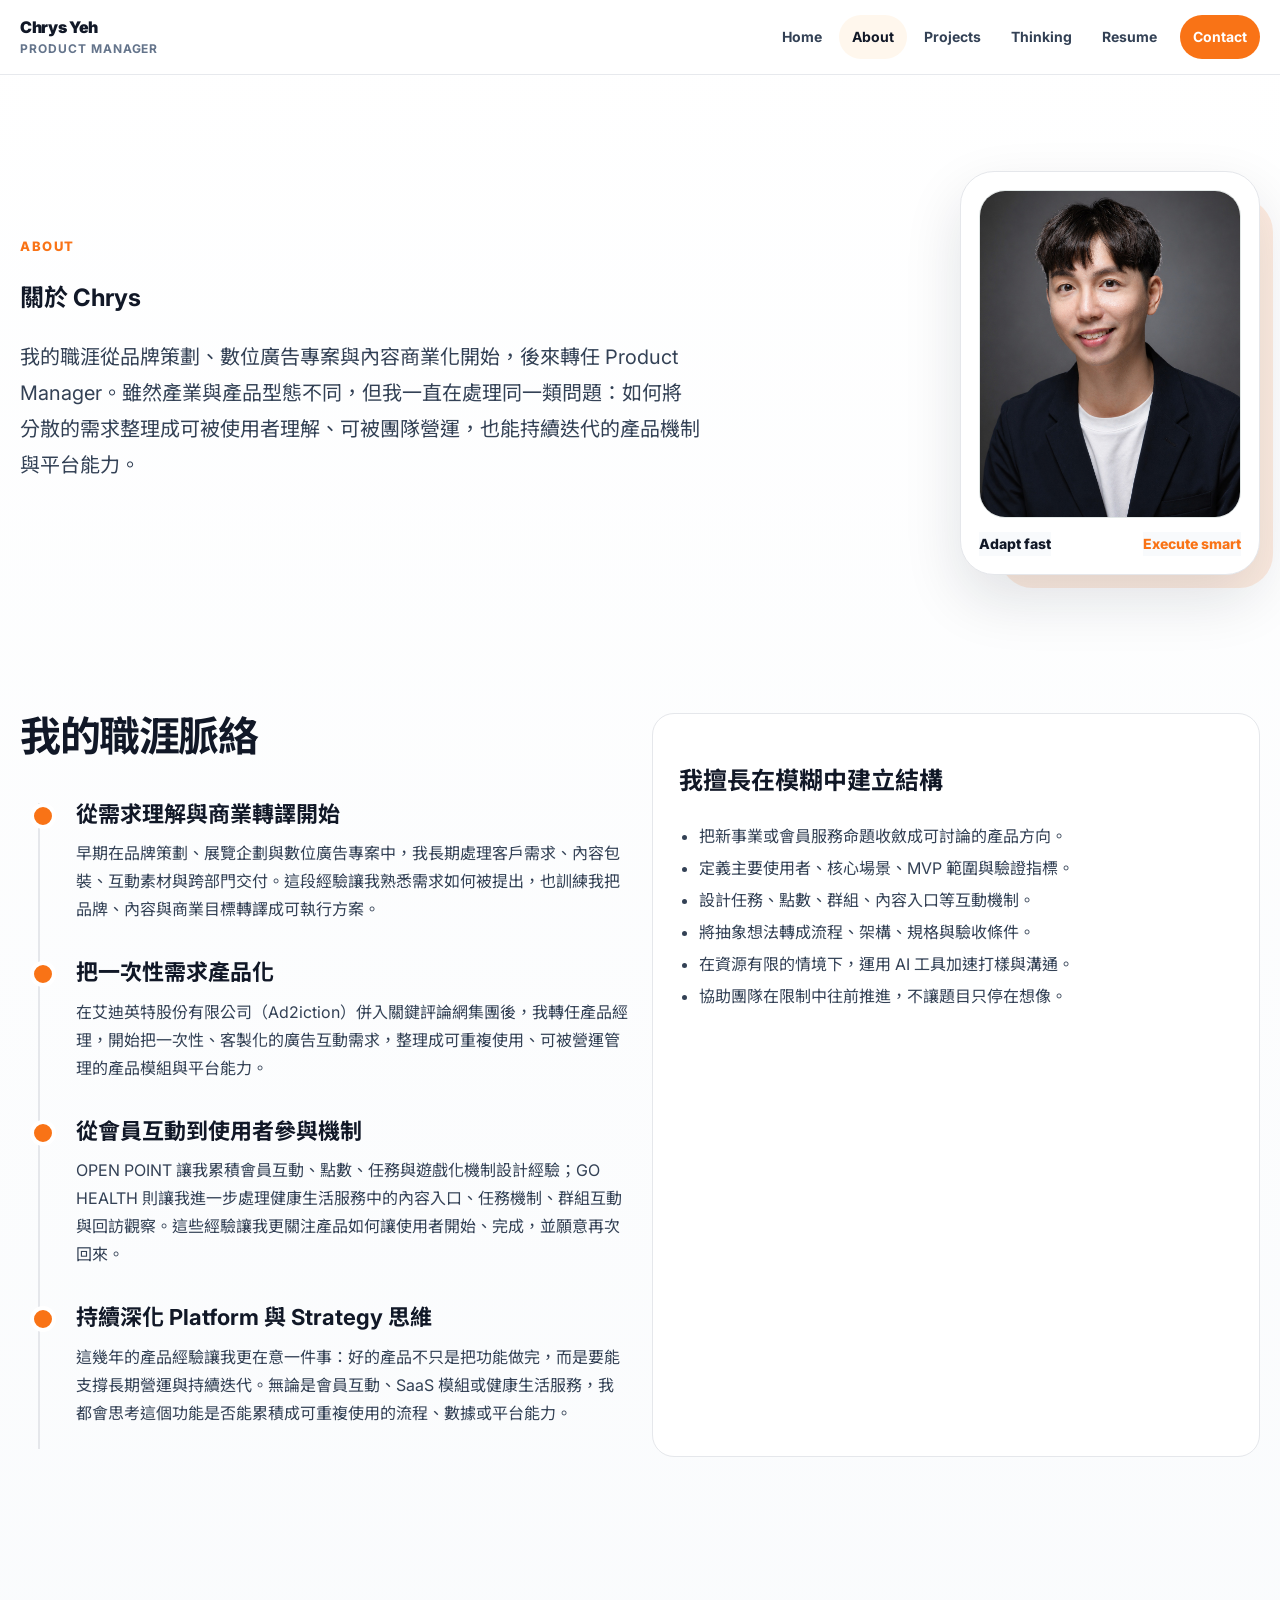
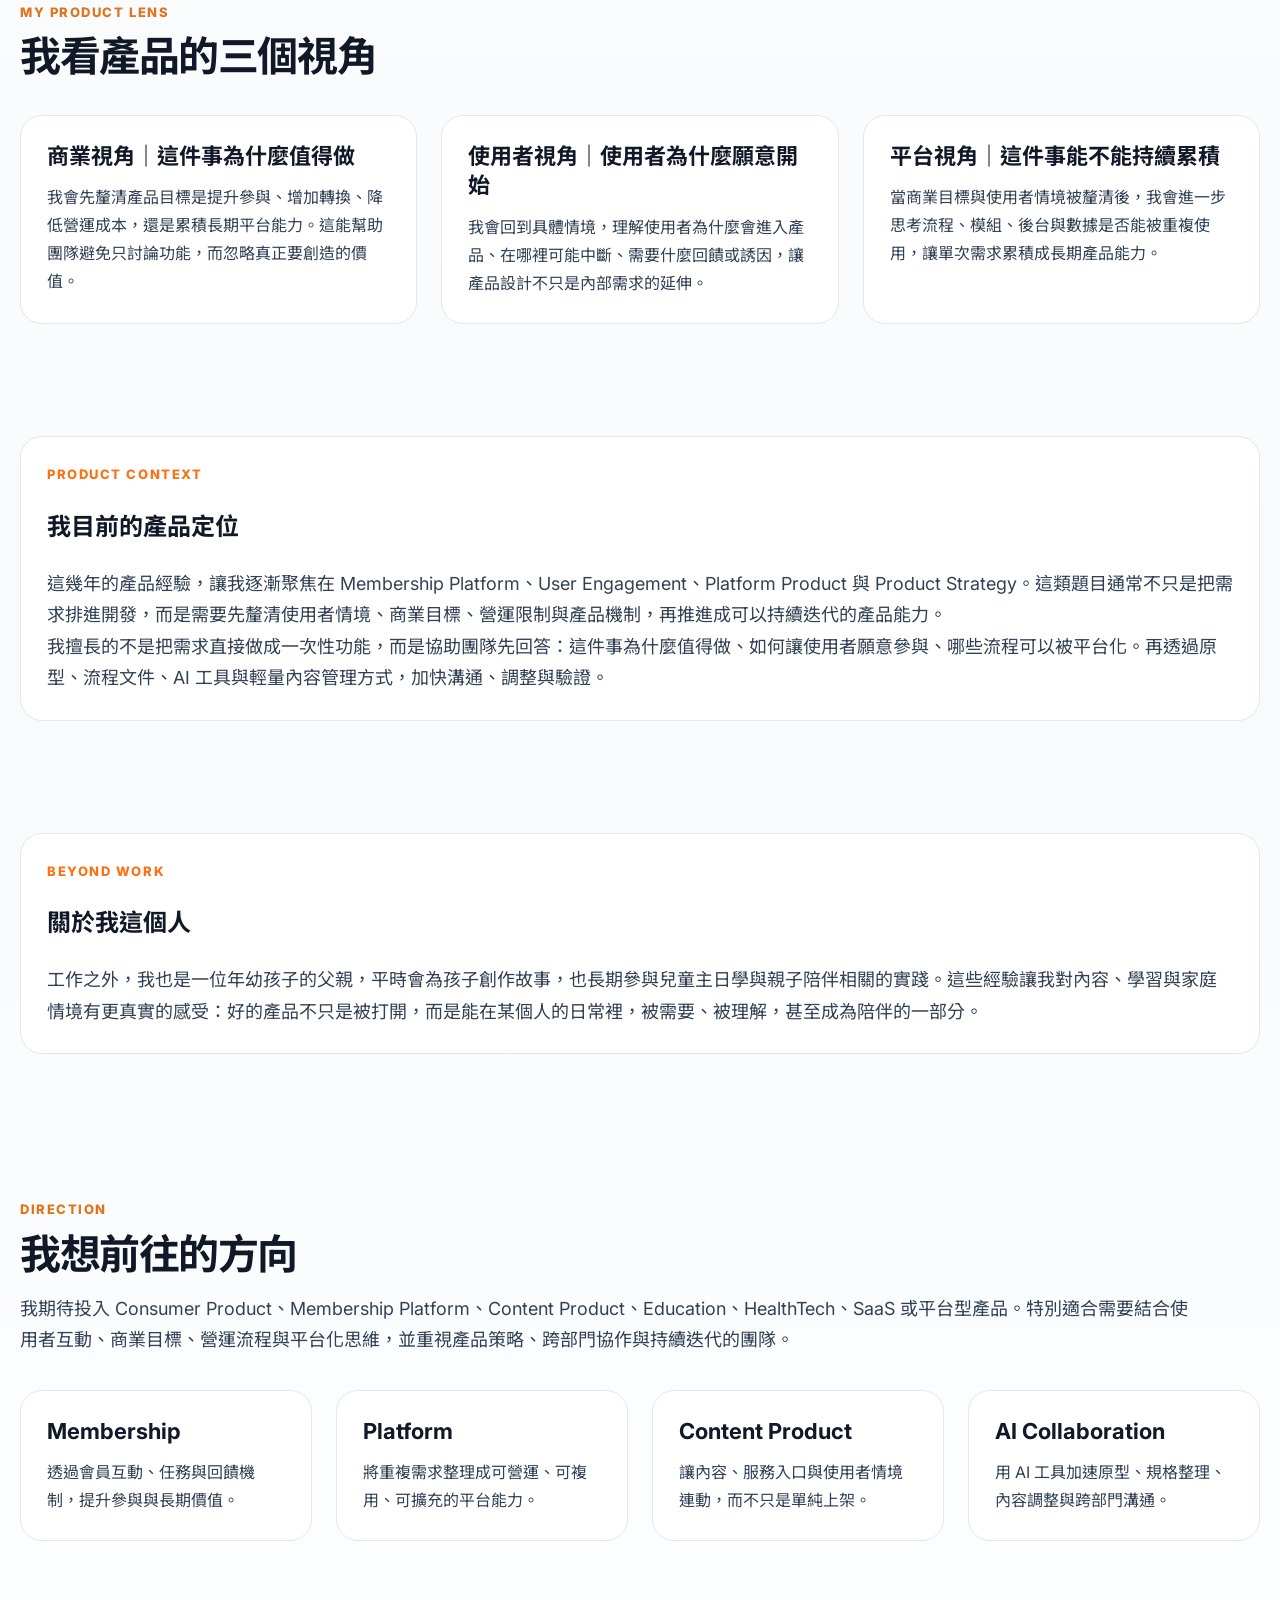
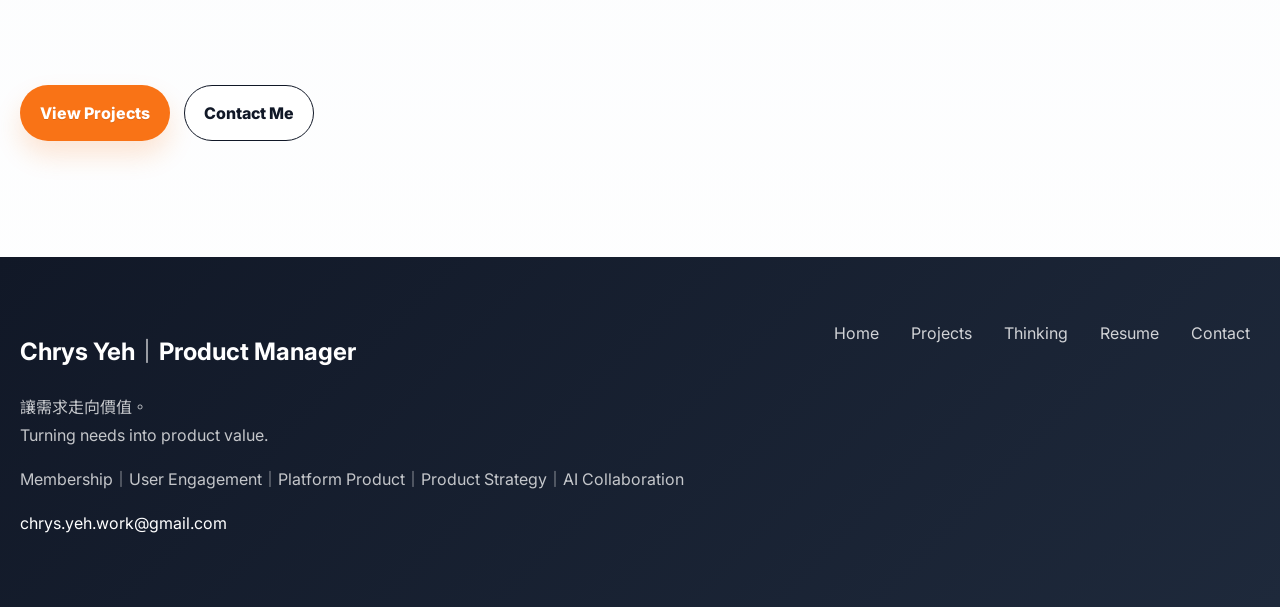
==== commit ba8c8b08: "v12.5" ====
--- a/about.html
+++ b/about.html
@@ -5,7 +5,7 @@
   function gtag(){dataLayer.push(arguments);}
   gtag('js', new Date());
   gtag('config', 'G-VKWQ6BNBV7');
-</script></head><body><header class="header"><div class="container nav"><a class="brand" href="index.html">Chrys Yeh<span>Product Manager</span></a><button class="nav-toggle" aria-label="Open menu">☰</button><nav class="nav-links"><a href="index.html">Home</a><a href="about.html">About</a><a href="projects.html">Projects</a><a href="product-thinking.html">Thinking</a><a href="resume.html">Resume</a><a class="cta" href="contact.html">Contact</a></nav></div></header><main><section class="page-hero-profile"><div class="container hero-grid"><div class="reveal hero-visual"><figure class="hero-profile-card"><img src="assets/images/chrys-headshot.jpg" alt="Chrys Yeh professional headshot"><figcaption class="profile-caption"><span>Adapt fast</span><span>Execute smart</span></figcaption></figure></div><div class="reveal hero-copy"><div class="eyebrow">About</div><h1>關於 Chrys</h1><p class="lead">我的職涯從品牌策劃、數位廣告專案與內容商業化開始，後來轉任 Product Manager。雖然產業與產品型態不同，但我一直在處理同一類問題：如何將分散的需求整理成可被使用者理解、可被團隊營運、也能持續迭代的產品能力。</p></div></div></section>
+</script></head><body><header class="header"><div class="container nav"><a class="brand" href="index.html">Chrys Yeh<span>Product Manager</span></a><button class="nav-toggle" aria-label="Open menu">☰</button><nav class="nav-links"><a href="index.html">Home</a><a href="about.html">About</a><a href="projects.html">Projects</a><a href="product-thinking.html">Thinking</a><a href="resume.html">Resume</a><a class="cta" href="contact.html">Contact</a></nav></div></header><main><section class="page-hero-profile"><div class="container hero-grid"><div class="reveal hero-visual"><figure class="hero-profile-card"><img src="assets/images/chrys-headshot.jpg" alt="Chrys Yeh professional headshot"><figcaption class="profile-caption"><span>Adapt fast</span><span>Execute smart</span></figcaption></figure></div><div class="reveal hero-copy"><div class="eyebrow">About</div><h1>關於 Chrys</h1><p class="lead">我的職涯從品牌策劃、數位廣告專案與內容商業化開始，後來轉任 Product Manager。雖然產業與產品型態不同，但我一直在處理同一類問題：如何將分散的需求整理成可被使用者理解、可被團隊營運，也能持續迭代的產品機制與平台能力。</p></div></div></section>
 
 <section class="section"><div class="container grid two"><div class="reveal"><div class="section-title"><h2>我的職涯脈絡</h2></div><div class="timeline"><div class="timeline-item"><h3>從需求理解與商業轉譯開始</h3><p>早期在品牌策劃、展覽企劃與數位廣告專案中，我長期處理客戶需求、內容包裝、互動素材與跨部門交付。這段經驗讓我熟悉需求如何被提出，也訓練我把品牌、內容與商業目標轉譯成可執行方案。</p></div><div class="timeline-item"><h3>把一次性需求產品化</h3><p>在艾迪英特股份有限公司（Ad2iction）併入關鍵評論網集團後，我轉任產品經理，開始把一次性、客製化的廣告互動需求，整理成可重複使用、可被營運管理的產品模組與平台能力。</p></div><div class="timeline-item"><h3>從會員互動到使用者參與機制</h3><p>OPEN POINT 讓我累積會員互動、點數、任務與遊戲化機制設計經驗；GO HEALTH 則讓我進一步處理健康生活服務中的內容入口、任務機制、群組互動與回訪觀察。這些經驗讓我更關注產品如何讓使用者開始、完成，並願意再次回來。</p></div><div class="timeline-item"><h3>持續深化 Platform 與 Strategy 思維</h3><p>這幾年的產品經驗讓我更在意一件事：好的產品不只是把功能做完，而是要能支撐長期營運與持續迭代。無論是會員互動、SaaS 模組或健康生活服務，我都會思考這個功能是否能累積成可重複使用的流程、數據或平台能力。</p></div></div></div><div class="card reveal"><h2>我擅長在模糊中建立結構</h2><ul class="case-list"><li>把新事業或會員服務命題收斂成可討論的產品方向。</li><li>定義主要使用者、核心場景、MVP 範圍與驗證指標。</li><li>設計任務、點數、群組、內容入口等互動機制。</li><li>將抽象想法轉成流程、架構、規格與驗收條件。</li><li>在資源有限的情境下，運用 AI 工具加速打樣與溝通。</li><li>協助團隊在限制中往前推進，不讓題目只停在想像。</li></ul></div></div></section>
 
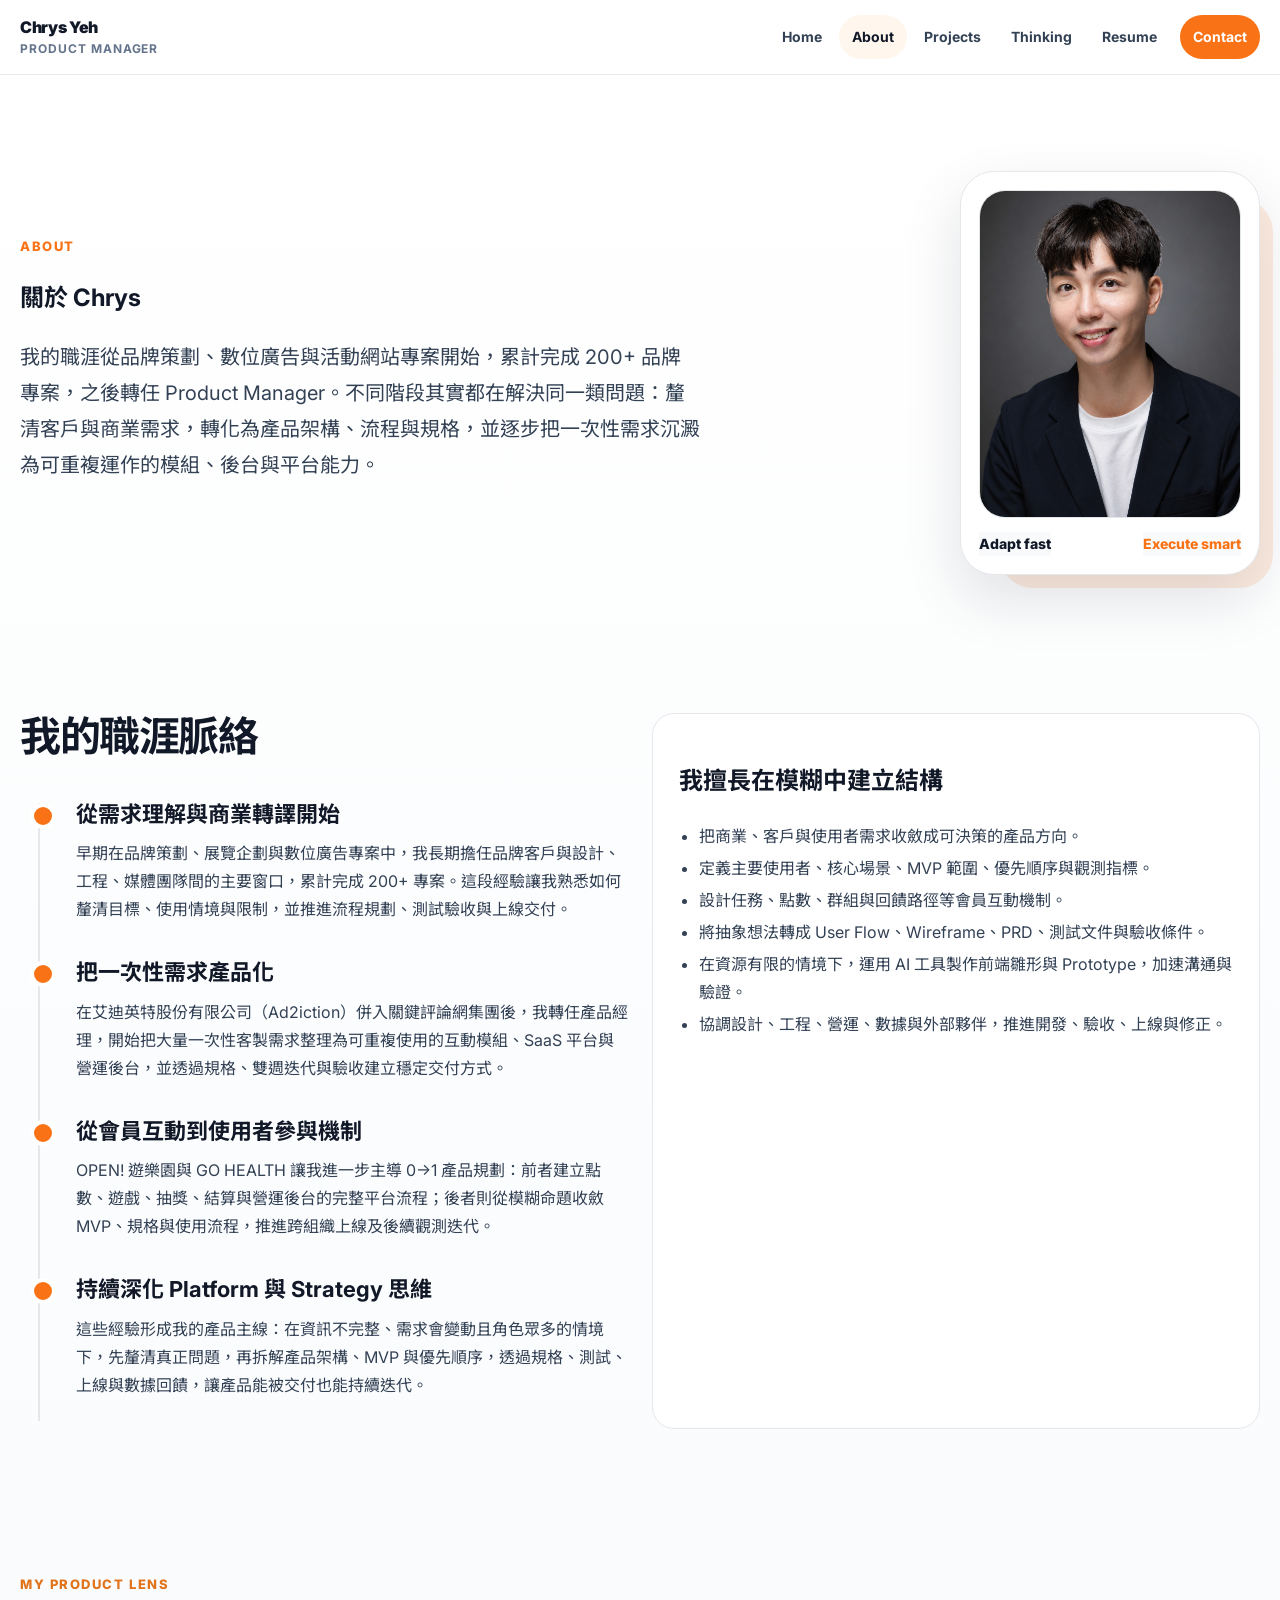
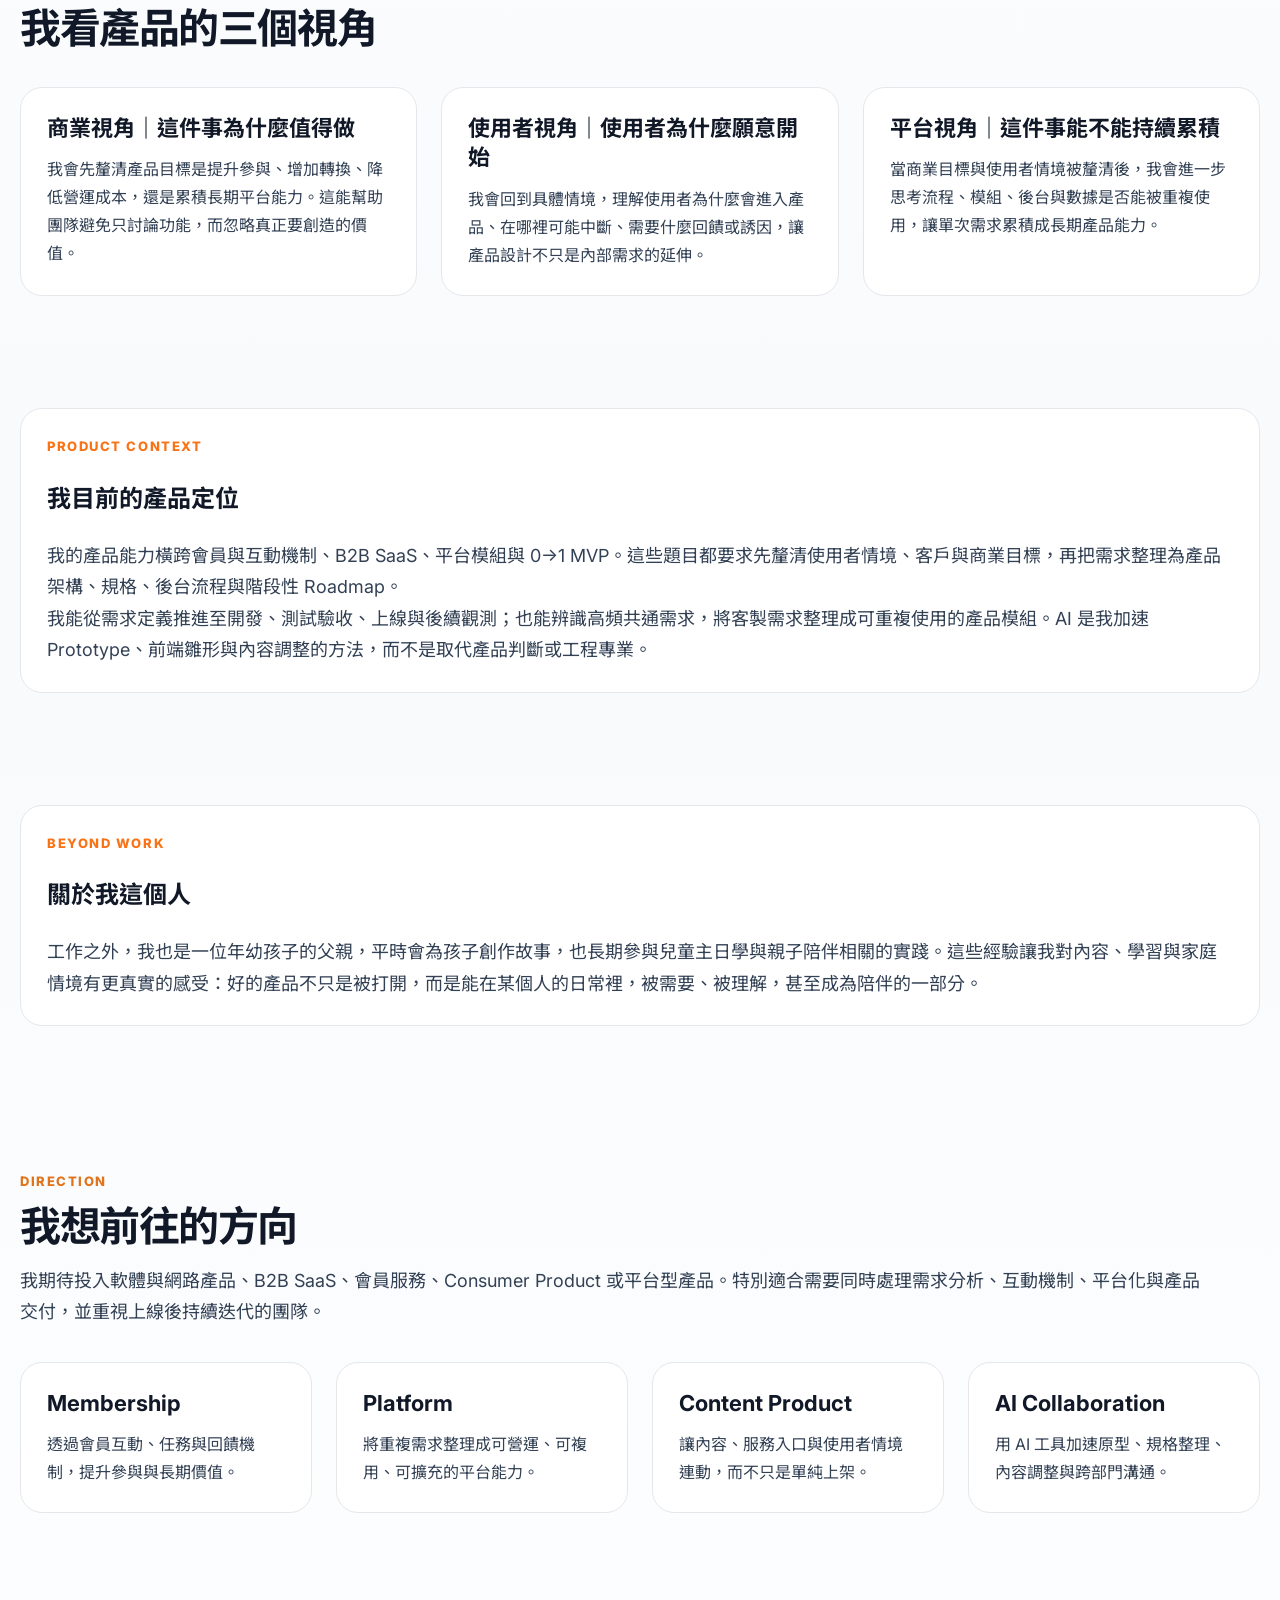
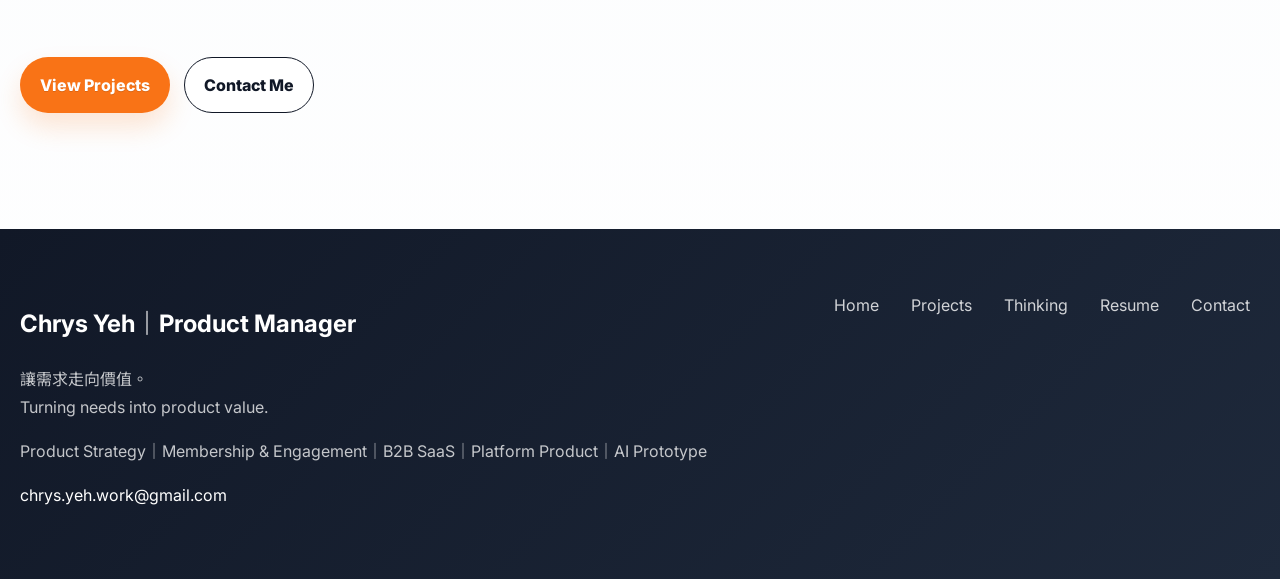
==== commit aea245a4: "v12.6" ====
--- a/about.html
+++ b/about.html
@@ -1,19 +1,15 @@
-<!doctype html><html lang="zh-Hant"><head><meta charset="utf-8"><meta name="viewport" content="width=device-width, initial-scale=1.0"><meta name="robots" content="noindex, nofollow"><title>About｜Chrys Yeh</title><meta name="description" content="About Chrys Yeh, Product Manager."><link rel="icon" href="assets/images/favicon.svg"><link rel="preconnect" href="https://fonts.googleapis.com"><link rel="preconnect" href="https://fonts.gstatic.com" crossorigin><link href="https://fonts.googleapis.com/css2?family=Inter:wght@400;500;600;700;800;900&family=Noto+Sans+TC:wght@400;500;700;900&display=swap" rel="stylesheet"><link rel="stylesheet" href="assets/css/style.css"><!-- Google tag (gtag.js) -->
-<script async src="https://www.googletagmanager.com/gtag/js?id=G-VKWQ6BNBV7"></script>
+<!DOCTYPE html>
+<html lang="zh-Hant"><head><meta charset="utf-8"/><meta content="width=device-width, initial-scale=1.0" name="viewport"/><meta content="noindex, nofollow" name="robots"/><title>About｜Chrys Yeh</title><meta content="About Chrys Yeh, a Product Manager experienced in translating business and user needs into MVPs, SaaS modules, operational back offices, and scalable product workflows." name="description"/><link href="assets/images/favicon.svg" rel="icon"/><link href="https://fonts.googleapis.com" rel="preconnect"/><link crossorigin="" href="https://fonts.gstatic.com" rel="preconnect"/><link href="https://fonts.googleapis.com/css2?family=Inter:wght@400;500;600;700;800;900&amp;family=Noto+Sans+TC:wght@400;500;700;900&amp;display=swap" rel="stylesheet"/><link href="assets/css/style.css" rel="stylesheet"/><!-- Google tag (gtag.js) -->
+<script async="" src="https://www.googletagmanager.com/gtag/js?id=G-VKWQ6BNBV7"></script>
 <script>
   window.dataLayer = window.dataLayer || [];
   function gtag(){dataLayer.push(arguments);}
   gtag('js', new Date());
   gtag('config', 'G-VKWQ6BNBV7');
-</script></head><body><header class="header"><div class="container nav"><a class="brand" href="index.html">Chrys Yeh<span>Product Manager</span></a><button class="nav-toggle" aria-label="Open menu">☰</button><nav class="nav-links"><a href="index.html">Home</a><a href="about.html">About</a><a href="projects.html">Projects</a><a href="product-thinking.html">Thinking</a><a href="resume.html">Resume</a><a class="cta" href="contact.html">Contact</a></nav></div></header><main><section class="page-hero-profile"><div class="container hero-grid"><div class="reveal hero-visual"><figure class="hero-profile-card"><img src="assets/images/chrys-headshot.jpg" alt="Chrys Yeh professional headshot"><figcaption class="profile-caption"><span>Adapt fast</span><span>Execute smart</span></figcaption></figure></div><div class="reveal hero-copy"><div class="eyebrow">About</div><h1>關於 Chrys</h1><p class="lead">我的職涯從品牌策劃、數位廣告專案與內容商業化開始，後來轉任 Product Manager。雖然產業與產品型態不同，但我一直在處理同一類問題：如何將分散的需求整理成可被使用者理解、可被團隊營運，也能持續迭代的產品機制與平台能力。</p></div></div></section>
-
-<section class="section"><div class="container grid two"><div class="reveal"><div class="section-title"><h2>我的職涯脈絡</h2></div><div class="timeline"><div class="timeline-item"><h3>從需求理解與商業轉譯開始</h3><p>早期在品牌策劃、展覽企劃與數位廣告專案中，我長期處理客戶需求、內容包裝、互動素材與跨部門交付。這段經驗讓我熟悉需求如何被提出，也訓練我把品牌、內容與商業目標轉譯成可執行方案。</p></div><div class="timeline-item"><h3>把一次性需求產品化</h3><p>在艾迪英特股份有限公司（Ad2iction）併入關鍵評論網集團後，我轉任產品經理，開始把一次性、客製化的廣告互動需求，整理成可重複使用、可被營運管理的產品模組與平台能力。</p></div><div class="timeline-item"><h3>從會員互動到使用者參與機制</h3><p>OPEN POINT 讓我累積會員互動、點數、任務與遊戲化機制設計經驗；GO HEALTH 則讓我進一步處理健康生活服務中的內容入口、任務機制、群組互動與回訪觀察。這些經驗讓我更關注產品如何讓使用者開始、完成，並願意再次回來。</p></div><div class="timeline-item"><h3>持續深化 Platform 與 Strategy 思維</h3><p>這幾年的產品經驗讓我更在意一件事：好的產品不只是把功能做完，而是要能支撐長期營運與持續迭代。無論是會員互動、SaaS 模組或健康生活服務，我都會思考這個功能是否能累積成可重複使用的流程、數據或平台能力。</p></div></div></div><div class="card reveal"><h2>我擅長在模糊中建立結構</h2><ul class="case-list"><li>把新事業或會員服務命題收斂成可討論的產品方向。</li><li>定義主要使用者、核心場景、MVP 範圍與驗證指標。</li><li>設計任務、點數、群組、內容入口等互動機制。</li><li>將抽象想法轉成流程、架構、規格與驗收條件。</li><li>在資源有限的情境下，運用 AI 工具加速打樣與溝通。</li><li>協助團隊在限制中往前推進，不讓題目只停在想像。</li></ul></div></div></section>
-
+</script></head><body><header class="header"><div class="container nav"><a class="brand" href="index.html">Chrys Yeh<span>Product Manager</span></a><button aria-label="Open menu" class="nav-toggle">☰</button><nav class="nav-links"><a href="index.html">Home</a><a href="about.html">About</a><a href="projects.html">Projects</a><a href="product-thinking.html">Thinking</a><a href="resume.html">Resume</a><a class="cta" href="contact.html">Contact</a></nav></div></header><main><section class="page-hero-profile"><div class="container hero-grid"><div class="reveal hero-visual"><figure class="hero-profile-card"><img alt="Chrys Yeh professional headshot" src="assets/images/chrys-headshot.jpg"/><figcaption class="profile-caption"><span>Adapt fast</span><span>Execute smart</span></figcaption></figure></div><div class="reveal hero-copy"><div class="eyebrow">About</div><h1>關於 Chrys</h1><p class="lead">我的職涯從品牌策劃、數位廣告與活動網站專案開始，累計完成 200+ 品牌專案，之後轉任 Product Manager。不同階段其實都在解決同一類問題：釐清客戶與商業需求，轉化為產品架構、流程與規格，並逐步把一次性需求沉澱為可重複運作的模組、後台與平台能力。</p></div></div></section>
+<section class="section"><div class="container grid two"><div class="reveal"><div class="section-title"><h2>我的職涯脈絡</h2></div><div class="timeline"><div class="timeline-item"><h3>從需求理解與商業轉譯開始</h3><p>早期在品牌策劃、展覽企劃與數位廣告專案中，我長期擔任品牌客戶與設計、工程、媒體團隊間的主要窗口，累計完成 200+ 專案。這段經驗讓我熟悉如何釐清目標、使用情境與限制，並推進流程規劃、測試驗收與上線交付。</p></div><div class="timeline-item"><h3>把一次性需求產品化</h3><p>在艾迪英特股份有限公司（Ad2iction）併入關鍵評論網集團後，我轉任產品經理，開始把大量一次性客製需求整理為可重複使用的互動模組、SaaS 平台與營運後台，並透過規格、雙週迭代與驗收建立穩定交付方式。</p></div><div class="timeline-item"><h3>從會員互動到使用者參與機制</h3><p>OPEN! 遊樂園與 GO HEALTH 讓我進一步主導 0→1 產品規劃：前者建立點數、遊戲、抽獎、結算與營運後台的完整平台流程；後者則從模糊命題收斂 MVP、規格與使用流程，推進跨組織上線及後續觀測迭代。</p></div><div class="timeline-item"><h3>持續深化 Platform 與 Strategy 思維</h3><p>這些經驗形成我的產品主線：在資訊不完整、需求會變動且角色眾多的情境下，先釐清真正問題，再拆解產品架構、MVP 與優先順序，透過規格、測試、上線與數據回饋，讓產品能被交付也能持續迭代。</p></div></div></div><div class="card reveal"><h2>我擅長在模糊中建立結構</h2><ul class="case-list"><li>把商業、客戶與使用者需求收斂成可決策的產品方向。</li><li>定義主要使用者、核心場景、MVP 範圍、優先順序與觀測指標。</li><li>設計任務、點數、群組與回饋路徑等會員互動機制。</li><li>將抽象想法轉成 User Flow、Wireframe、PRD、測試文件與驗收條件。</li><li>在資源有限的情境下，運用 AI 工具製作前端雛形與 Prototype，加速溝通與驗證。</li><li>協調設計、工程、營運、數據與外部夥伴，推進開發、驗收、上線與修正。</li></ul></div></div></section>
 <section class="section compact"><div class="container"><div class="section-title reveal"><div class="eyebrow">My Product Lens</div><h2>我看產品的三個視角</h2></div><div class="grid three"><article class="card reveal"><h3>商業視角｜這件事為什麼值得做</h3><p>我會先釐清產品目標是提升參與、增加轉換、降低營運成本，還是累積長期平台能力。這能幫助團隊避免只討論功能，而忽略真正要創造的價值。</p></article><article class="card reveal"><h3>使用者視角｜使用者為什麼願意開始</h3><p>我會回到具體情境，理解使用者為什麼會進入產品、在哪裡可能中斷、需要什麼回饋或誘因，讓產品設計不只是內部需求的延伸。</p></article><article class="card reveal"><h3>平台視角｜這件事能不能持續累積</h3><p>當商業目標與使用者情境被釐清後，我會進一步思考流程、模組、後台與數據是否能被重複使用，讓單次需求累積成長期產品能力。</p></article></div></div></section>
-<section class="section compact"><div class="container"><div class="card reveal personal-note"><div class="eyebrow">Product Context</div><h2>我目前的產品定位</h2><p>這幾年的產品經驗，讓我逐漸聚焦在 Membership Platform、User Engagement、Platform Product 與 Product Strategy。這類題目通常不只是把需求排進開發，而是需要先釐清使用者情境、商業目標、營運限制與產品機制，再推進成可以持續迭代的產品能力。</p><p>我擅長的不是把需求直接做成一次性功能，而是協助團隊先回答：這件事為什麼值得做、如何讓使用者願意參與、哪些流程可以被平台化。再透過原型、流程文件、AI 工具與輕量內容管理方式，加快溝通、調整與驗證。</p></div></div></section>
-
+<section class="section compact"><div class="container"><div class="card reveal personal-note"><div class="eyebrow">Product Context</div><h2>我目前的產品定位</h2><p>我的產品能力橫跨會員與互動機制、B2B SaaS、平台模組與 0→1 MVP。這些題目都要求先釐清使用者情境、客戶與商業目標，再把需求整理為產品架構、規格、後台流程與階段性 Roadmap。</p><p>我能從需求定義推進至開發、測試驗收、上線與後續觀測；也能辨識高頻共通需求，將客製需求整理成可重複使用的產品模組。AI 是我加速 Prototype、前端雛形與內容調整的方法，而不是取代產品判斷或工程專業。</p></div></div></section>
 <section class="section compact"><div class="container"><div class="card reveal personal-note"><div class="eyebrow">Beyond Work</div><h2>關於我這個人</h2><p>工作之外，我也是一位年幼孩子的父親，平時會為孩子創作故事，也長期參與兒童主日學與親子陪伴相關的實踐。這些經驗讓我對內容、學習與家庭情境有更真實的感受：好的產品不只是被打開，而是能在某個人的日常裡，被需要、被理解，甚至成為陪伴的一部分。</p></div></div></section>
-
-<section class="section"><div class="container"><div class="section-title reveal"><div class="eyebrow">Direction</div><h2>我想前往的方向</h2><p>我期待投入 Consumer Product、Membership Platform、Content Product、Education、HealthTech、SaaS 或平台型產品。特別適合需要結合使用者互動、商業目標、營運流程與平台化思維，並重視產品策略、跨部門協作與持續迭代的團隊。</p></div><div class="grid four"><div class="card reveal"><h3>Membership</h3><p>透過會員互動、任務與回饋機制，提升參與與長期價值。</p></div><div class="card reveal"><h3>Platform</h3><p>將重複需求整理成可營運、可複用、可擴充的平台能力。</p></div><div class="card reveal"><h3>Content Product</h3><p>讓內容、服務入口與使用者情境連動，而不只是單純上架。</p></div><div class="card reveal"><h3>AI Collaboration</h3><p>用 AI 工具加速原型、規格整理、內容調整與跨部門溝通。</p></div></div></div></section>
-
-<section class="section compact"><div class="container"><div class="btn-row"><a class="btn primary" href="projects.html">View Projects</a><a class="btn secondary" href="contact.html">Contact Me</a></div></div></section></main><footer class="footer"><div class="container footer-grid"><div><h2>Chrys Yeh｜Product Manager</h2><p>讓需求走向價值。<br>Turning needs into product value.</p><p>Membership｜User Engagement｜Platform Product｜Product Strategy｜AI Collaboration</p><p><a href="mailto:chrys.yeh.work@gmail.com">chrys.yeh.work@gmail.com</a></p></div><div class="footer-links"><a href="index.html">Home</a><a href="projects.html">Projects</a><a href="product-thinking.html">Thinking</a><a href="resume.html">Resume</a><a href="contact.html">Contact</a></div></div></footer><button class="back-top" aria-label="Back to top">↑</button><script src="assets/js/script.js"></script></body></html>+<section class="section"><div class="container"><div class="section-title reveal"><div class="eyebrow">Direction</div><h2>我想前往的方向</h2><p>我期待投入軟體與網路產品、B2B SaaS、會員服務、Consumer Product 或平台型產品。特別適合需要同時處理需求分析、互動機制、平台化與產品交付，並重視上線後持續迭代的團隊。</p></div><div class="grid four"><div class="card reveal"><h3>Membership</h3><p>透過會員互動、任務與回饋機制，提升參與與長期價值。</p></div><div class="card reveal"><h3>Platform</h3><p>將重複需求整理成可營運、可複用、可擴充的平台能力。</p></div><div class="card reveal"><h3>Content Product</h3><p>讓內容、服務入口與使用者情境連動，而不只是單純上架。</p></div><div class="card reveal"><h3>AI Collaboration</h3><p>用 AI 工具加速原型、規格整理、內容調整與跨部門溝通。</p></div></div></div></section>
+<section class="section compact"><div class="container"><div class="btn-row"><a class="btn primary" href="projects.html">View Projects</a><a class="btn secondary" href="contact.html">Contact Me</a></div></div></section></main><footer class="footer"><div class="container footer-grid"><div><h2>Chrys Yeh｜Product Manager</h2><p>讓需求走向價值。<br/>Turning needs into product value.</p><p>Product Strategy｜Membership &amp; Engagement｜B2B SaaS｜Platform Product｜AI Prototype</p><p><a href="mailto:chrys.yeh.work@gmail.com">chrys.yeh.work@gmail.com</a></p></div><div class="footer-links"><a href="index.html">Home</a><a href="projects.html">Projects</a><a href="product-thinking.html">Thinking</a><a href="resume.html">Resume</a><a href="contact.html">Contact</a></div></div></footer><button aria-label="Back to top" class="back-top">↑</button><script src="assets/js/script.js"></script></body></html>
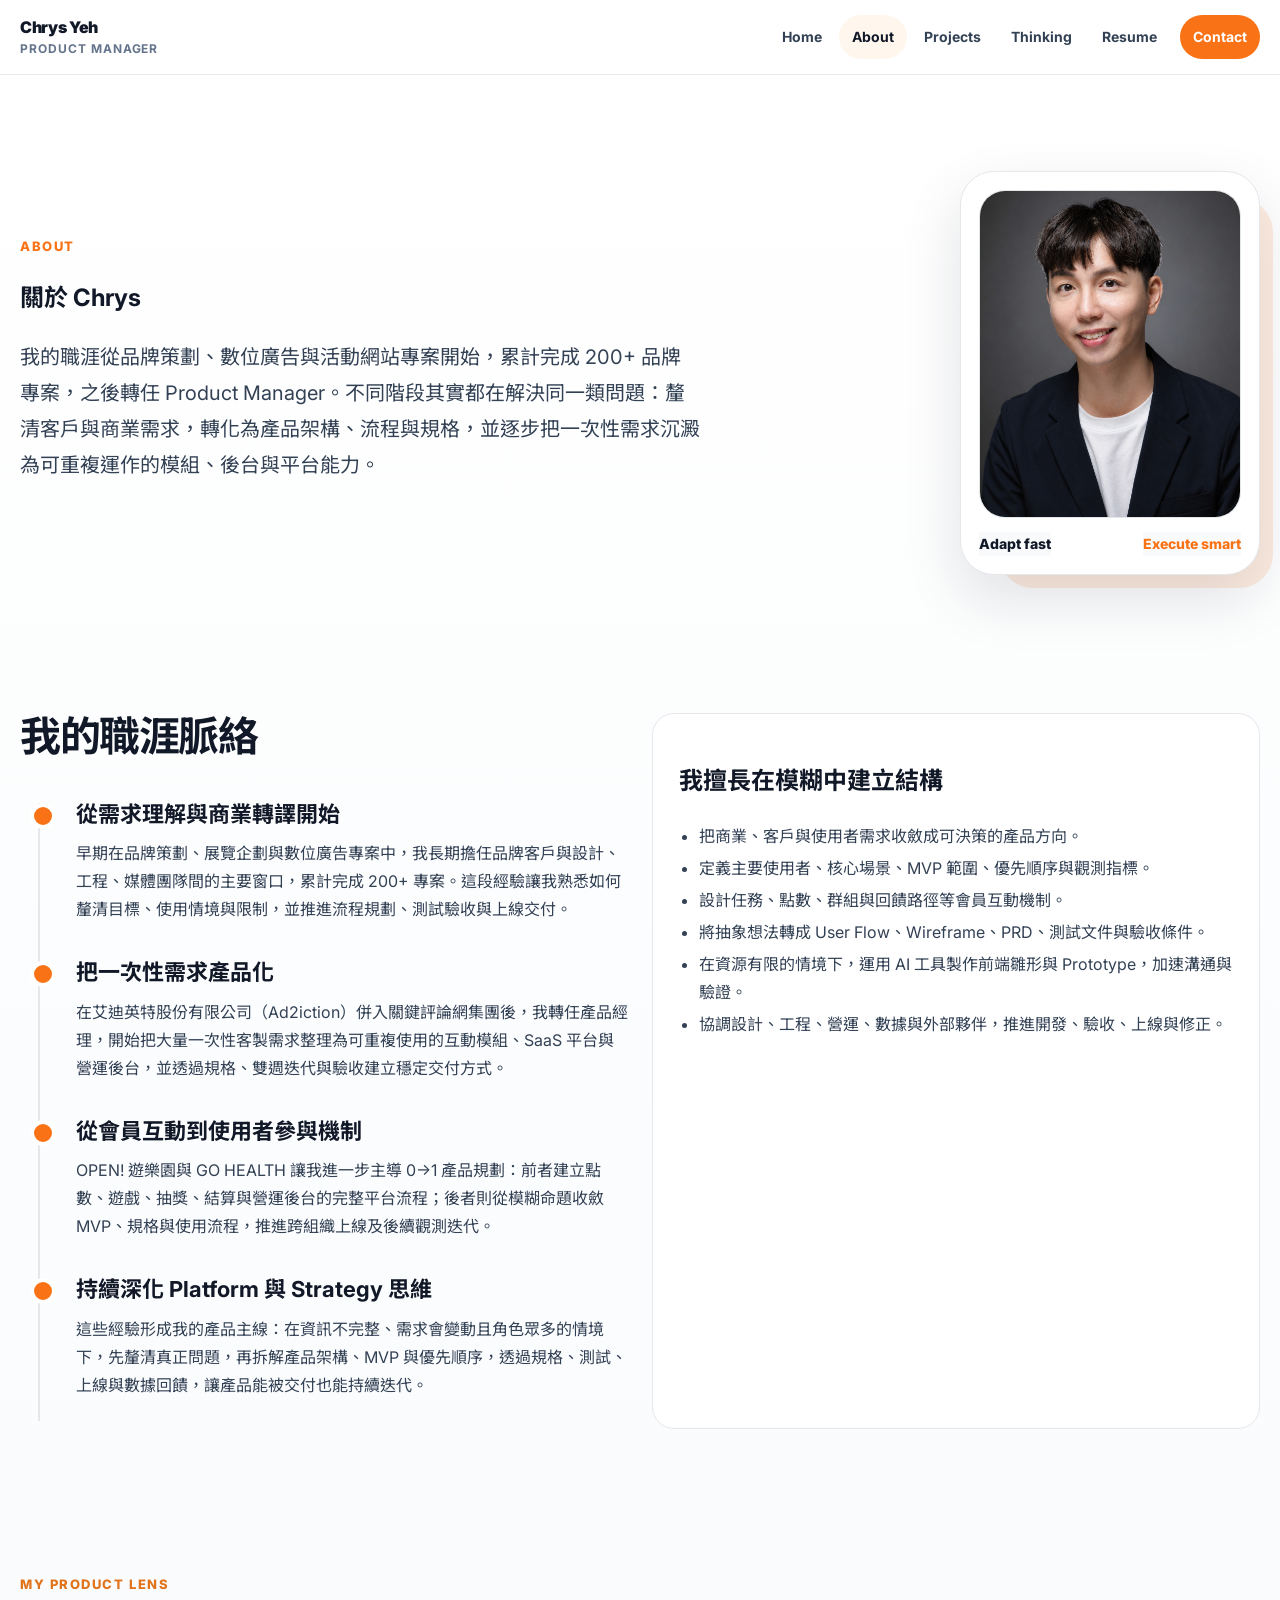
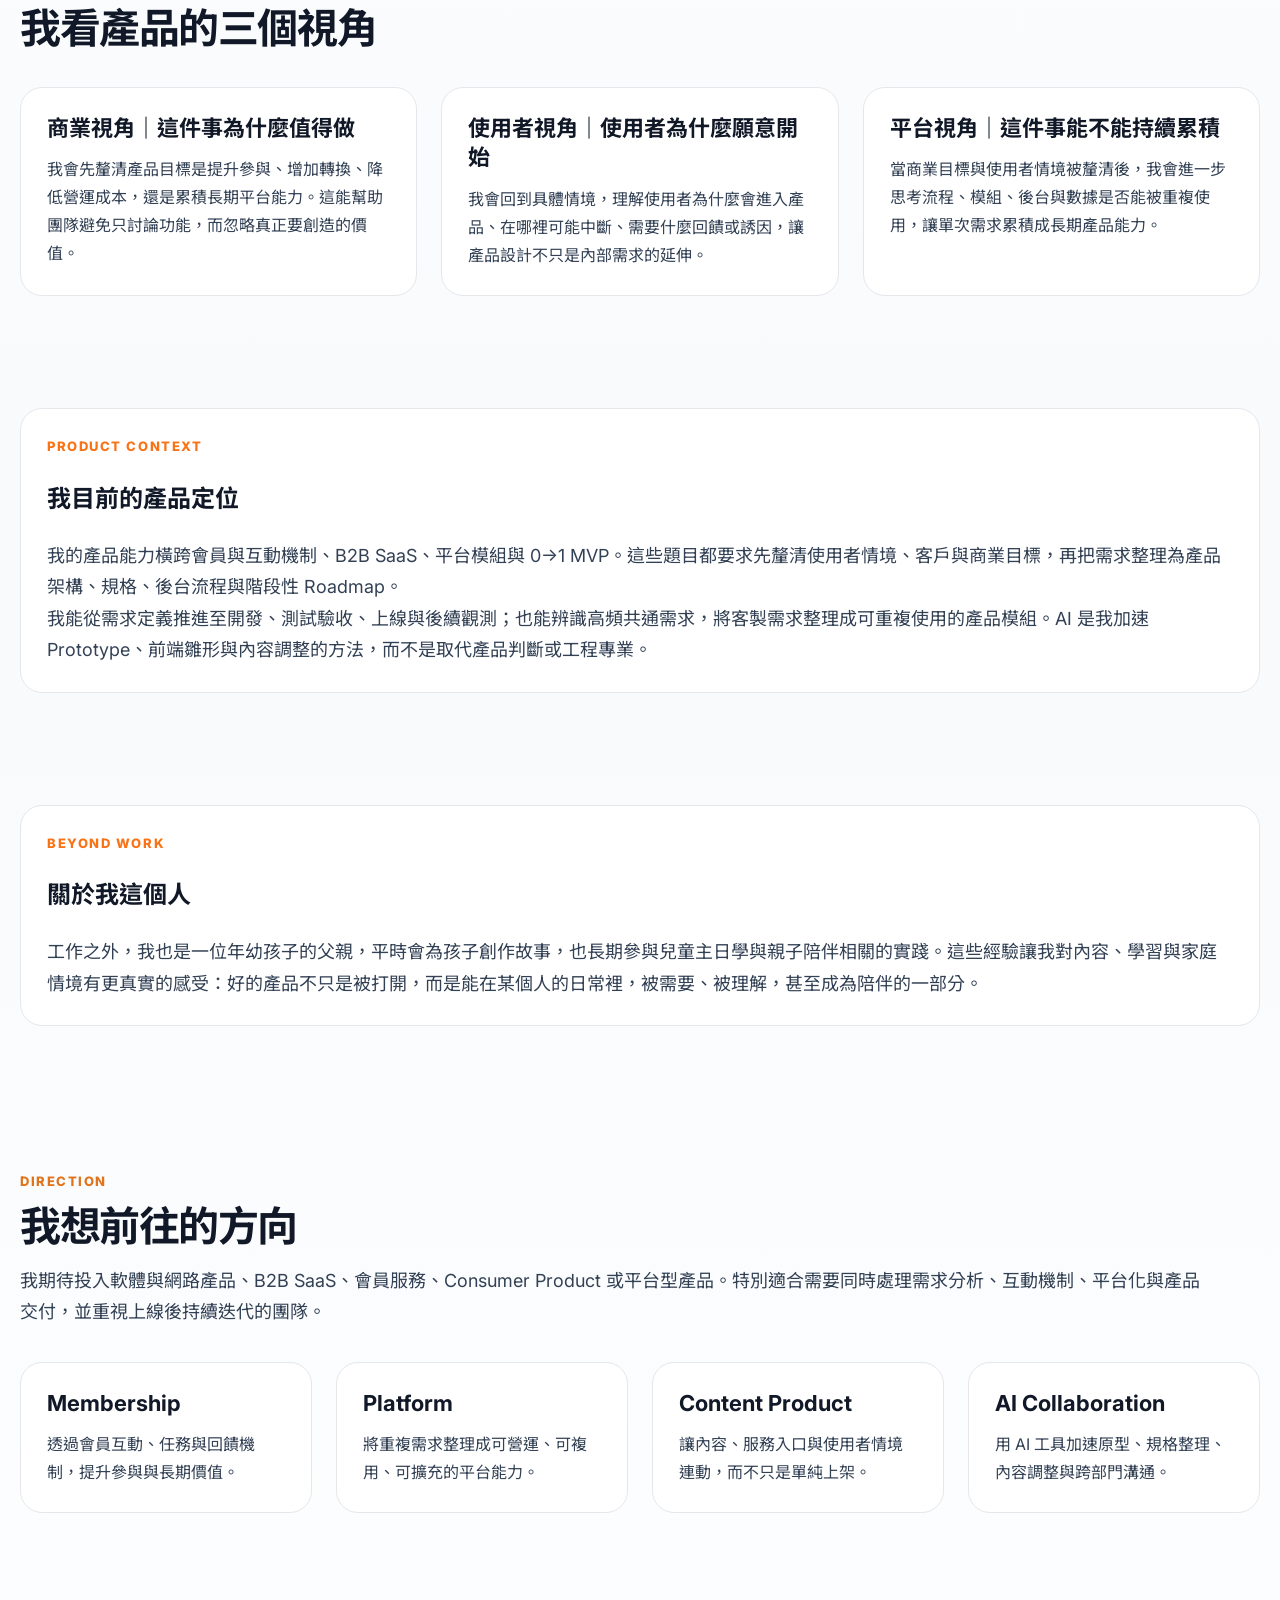
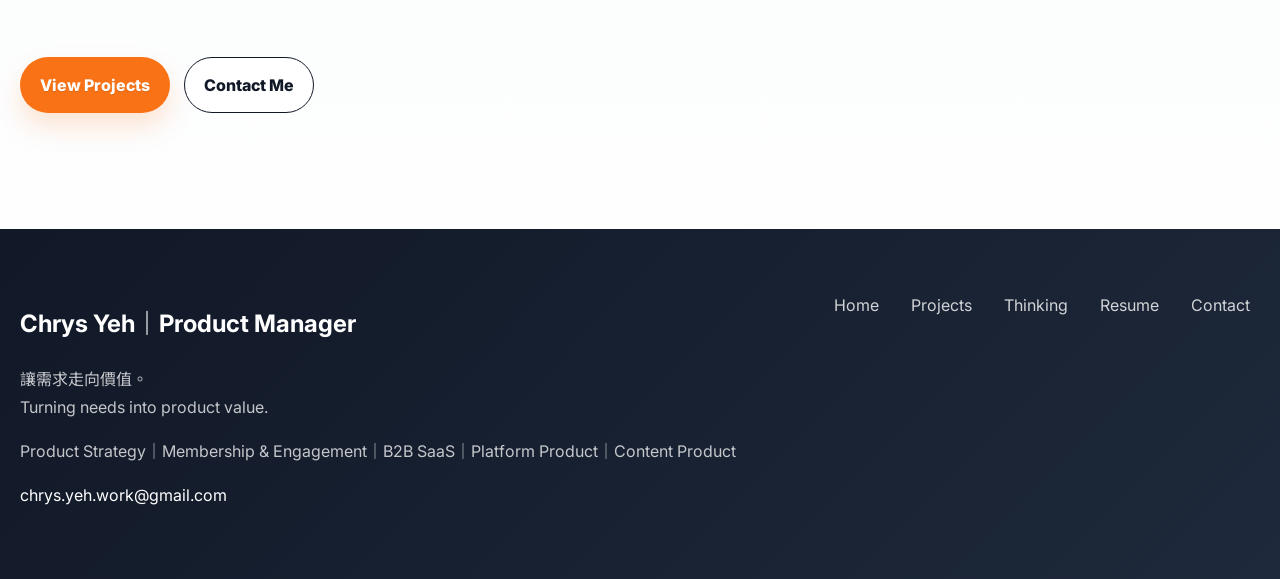
==== commit 45ec38cb: "v13" ====
--- a/about.html
+++ b/about.html
@@ -1,5 +1,5 @@
 <!DOCTYPE html>
-<html lang="zh-Hant"><head><meta charset="utf-8"/><meta content="width=device-width, initial-scale=1.0" name="viewport"/><meta content="noindex, nofollow" name="robots"/><title>About｜Chrys Yeh</title><meta content="About Chrys Yeh, a Product Manager experienced in translating business and user needs into MVPs, SaaS modules, operational back offices, and scalable product workflows." name="description"/><link href="assets/images/favicon.svg" rel="icon"/><link href="https://fonts.googleapis.com" rel="preconnect"/><link crossorigin="" href="https://fonts.gstatic.com" rel="preconnect"/><link href="https://fonts.googleapis.com/css2?family=Inter:wght@400;500;600;700;800;900&amp;family=Noto+Sans+TC:wght@400;500;700;900&amp;display=swap" rel="stylesheet"/><link href="assets/css/style.css" rel="stylesheet"/><!-- Google tag (gtag.js) -->
+<html lang="zh-Hant"><head><meta charset="utf-8"/><meta content="width=device-width, initial-scale=1.0" name="viewport"/><meta content="noindex, nofollow" name="robots"/><title>About｜Chrys Yeh</title><meta content="從 200+ 品牌數位專案到會員平台、B2B SaaS 與 0→1 MVP，Chrys Yeh 的產品職涯主線是把模糊需求轉成可交付、可迭代的產品能力。" name="description"/><link href="https://chrys-yeh-portfolio.netlify.app/about.html" rel="canonical"/><meta content="website" property="og:type"/><meta content="About｜Chrys Yeh" property="og:title"/><meta content="從 200+ 品牌數位專案到會員平台、B2B SaaS 與 0→1 MVP，Chrys Yeh 的產品職涯主線是把模糊需求轉成可交付、可迭代的產品能力。" property="og:description"/><meta content="https://chrys-yeh-portfolio.netlify.app/about.html" property="og:url"/><meta content="https://chrys-yeh-portfolio.netlify.app/assets/images/chrys-headshot.jpg" property="og:image"/><link href="assets/images/favicon.svg" rel="icon"/><link href="https://fonts.googleapis.com" rel="preconnect"/><link crossorigin="" href="https://fonts.gstatic.com" rel="preconnect"/><link href="https://fonts.googleapis.com/css2?family=Inter:wght@400;500;600;700;800;900&amp;family=Noto+Sans+TC:wght@400;500;700;900&amp;display=swap" rel="stylesheet"/><link href="assets/css/style.css" rel="stylesheet"/><!-- Google tag (gtag.js) -->
 <script async="" src="https://www.googletagmanager.com/gtag/js?id=G-VKWQ6BNBV7"></script>
 <script>
   window.dataLayer = window.dataLayer || [];
@@ -12,4 +12,4 @@
 <section class="section compact"><div class="container"><div class="card reveal personal-note"><div class="eyebrow">Product Context</div><h2>我目前的產品定位</h2><p>我的產品能力橫跨會員與互動機制、B2B SaaS、平台模組與 0→1 MVP。這些題目都要求先釐清使用者情境、客戶與商業目標，再把需求整理為產品架構、規格、後台流程與階段性 Roadmap。</p><p>我能從需求定義推進至開發、測試驗收、上線與後續觀測；也能辨識高頻共通需求，將客製需求整理成可重複使用的產品模組。AI 是我加速 Prototype、前端雛形與內容調整的方法，而不是取代產品判斷或工程專業。</p></div></div></section>
 <section class="section compact"><div class="container"><div class="card reveal personal-note"><div class="eyebrow">Beyond Work</div><h2>關於我這個人</h2><p>工作之外，我也是一位年幼孩子的父親，平時會為孩子創作故事，也長期參與兒童主日學與親子陪伴相關的實踐。這些經驗讓我對內容、學習與家庭情境有更真實的感受：好的產品不只是被打開，而是能在某個人的日常裡，被需要、被理解，甚至成為陪伴的一部分。</p></div></div></section>
 <section class="section"><div class="container"><div class="section-title reveal"><div class="eyebrow">Direction</div><h2>我想前往的方向</h2><p>我期待投入軟體與網路產品、B2B SaaS、會員服務、Consumer Product 或平台型產品。特別適合需要同時處理需求分析、互動機制、平台化與產品交付，並重視上線後持續迭代的團隊。</p></div><div class="grid four"><div class="card reveal"><h3>Membership</h3><p>透過會員互動、任務與回饋機制，提升參與與長期價值。</p></div><div class="card reveal"><h3>Platform</h3><p>將重複需求整理成可營運、可複用、可擴充的平台能力。</p></div><div class="card reveal"><h3>Content Product</h3><p>讓內容、服務入口與使用者情境連動，而不只是單純上架。</p></div><div class="card reveal"><h3>AI Collaboration</h3><p>用 AI 工具加速原型、規格整理、內容調整與跨部門溝通。</p></div></div></div></section>
-<section class="section compact"><div class="container"><div class="btn-row"><a class="btn primary" href="projects.html">View Projects</a><a class="btn secondary" href="contact.html">Contact Me</a></div></div></section></main><footer class="footer"><div class="container footer-grid"><div><h2>Chrys Yeh｜Product Manager</h2><p>讓需求走向價值。<br/>Turning needs into product value.</p><p>Product Strategy｜Membership &amp; Engagement｜B2B SaaS｜Platform Product｜AI Prototype</p><p><a href="mailto:chrys.yeh.work@gmail.com">chrys.yeh.work@gmail.com</a></p></div><div class="footer-links"><a href="index.html">Home</a><a href="projects.html">Projects</a><a href="product-thinking.html">Thinking</a><a href="resume.html">Resume</a><a href="contact.html">Contact</a></div></div></footer><button aria-label="Back to top" class="back-top">↑</button><script src="assets/js/script.js"></script></body></html>+<section class="section compact"><div class="container"><div class="btn-row"><a class="btn primary" href="projects.html">View Projects</a><a class="btn secondary" href="contact.html">Contact Me</a></div></div></section></main><footer class="footer"><div class="container footer-grid"><div><h2>Chrys Yeh｜Product Manager</h2><p>讓需求走向價值。<br/>Turning needs into product value.</p><p>Product Strategy｜Membership &amp; Engagement｜B2B SaaS｜Platform Product｜Content Product</p><p><a href="mailto:chrys.yeh.work@gmail.com">chrys.yeh.work@gmail.com</a></p></div><div class="footer-links"><a href="index.html">Home</a><a href="projects.html">Projects</a><a href="product-thinking.html">Thinking</a><a href="resume.html">Resume</a><a href="contact.html">Contact</a></div></div></footer><button aria-label="Back to top" class="back-top">↑</button><script src="assets/js/script.js"></script></body></html>
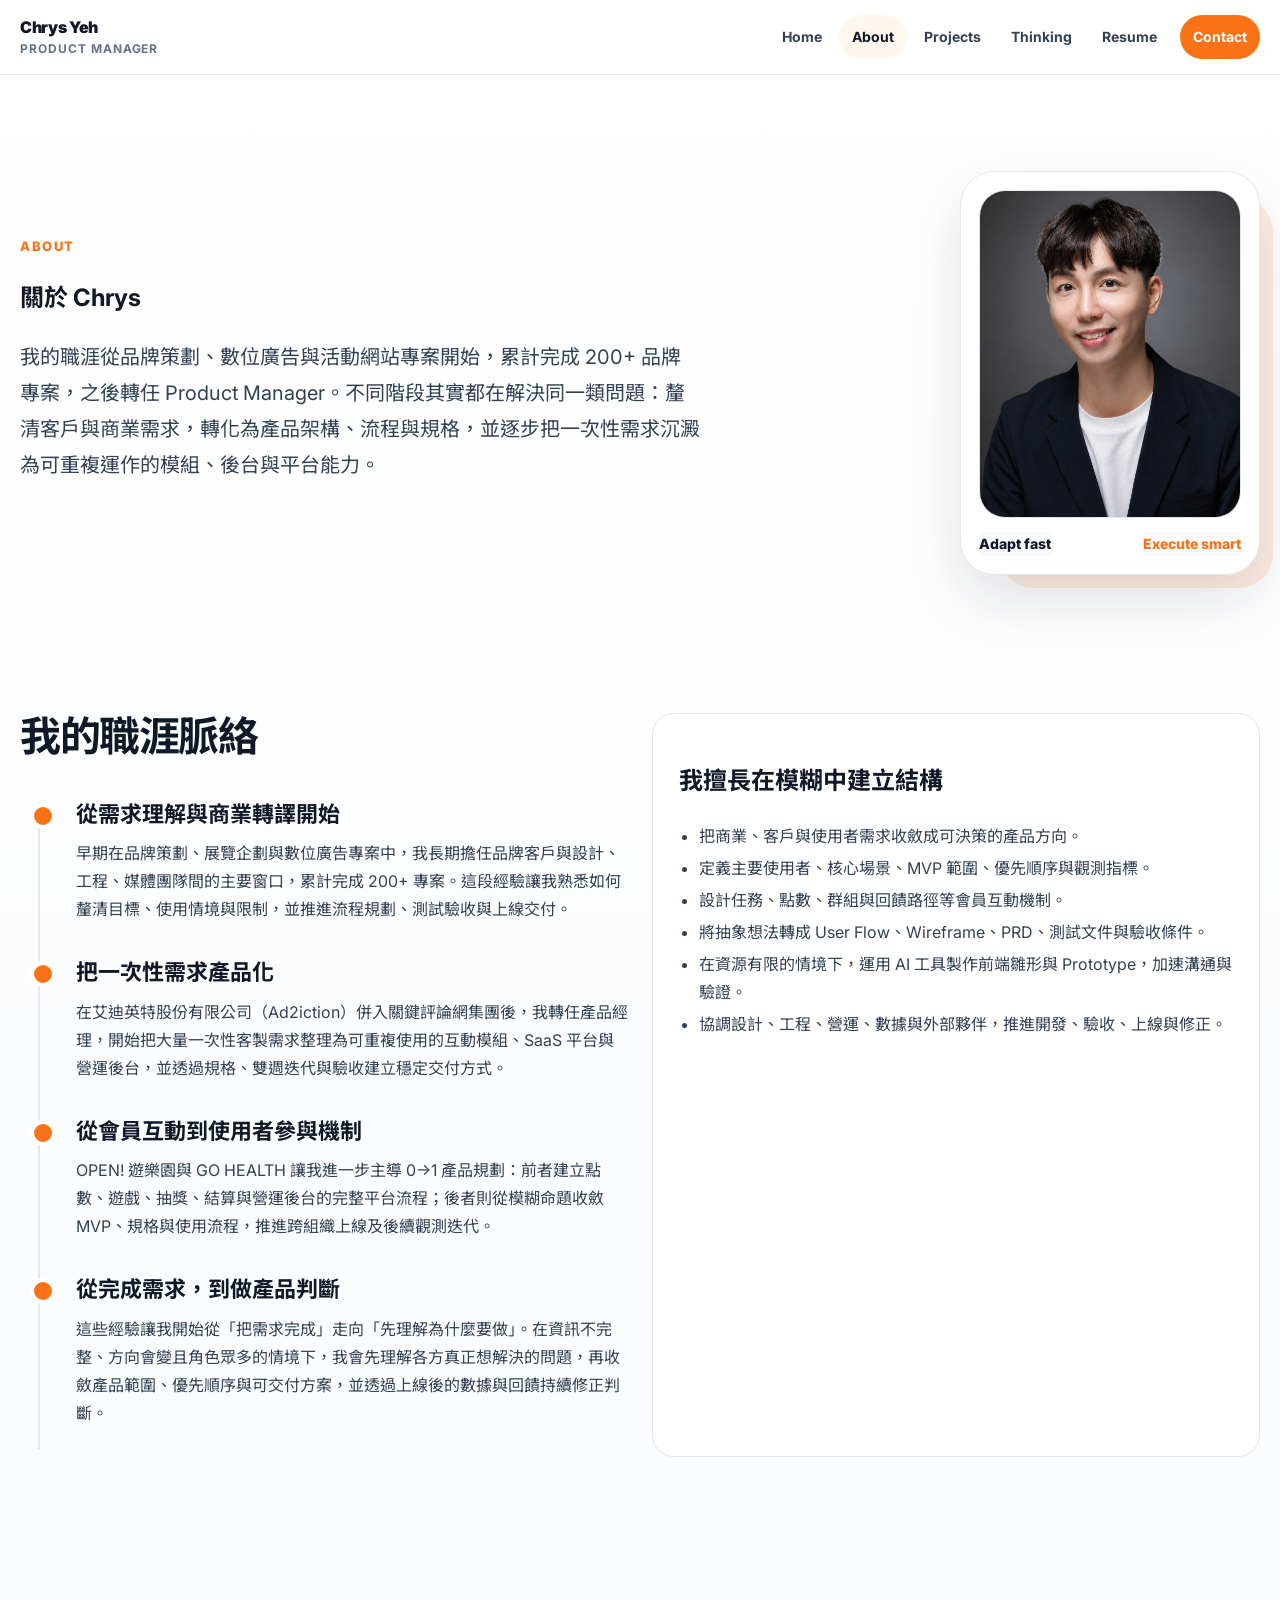
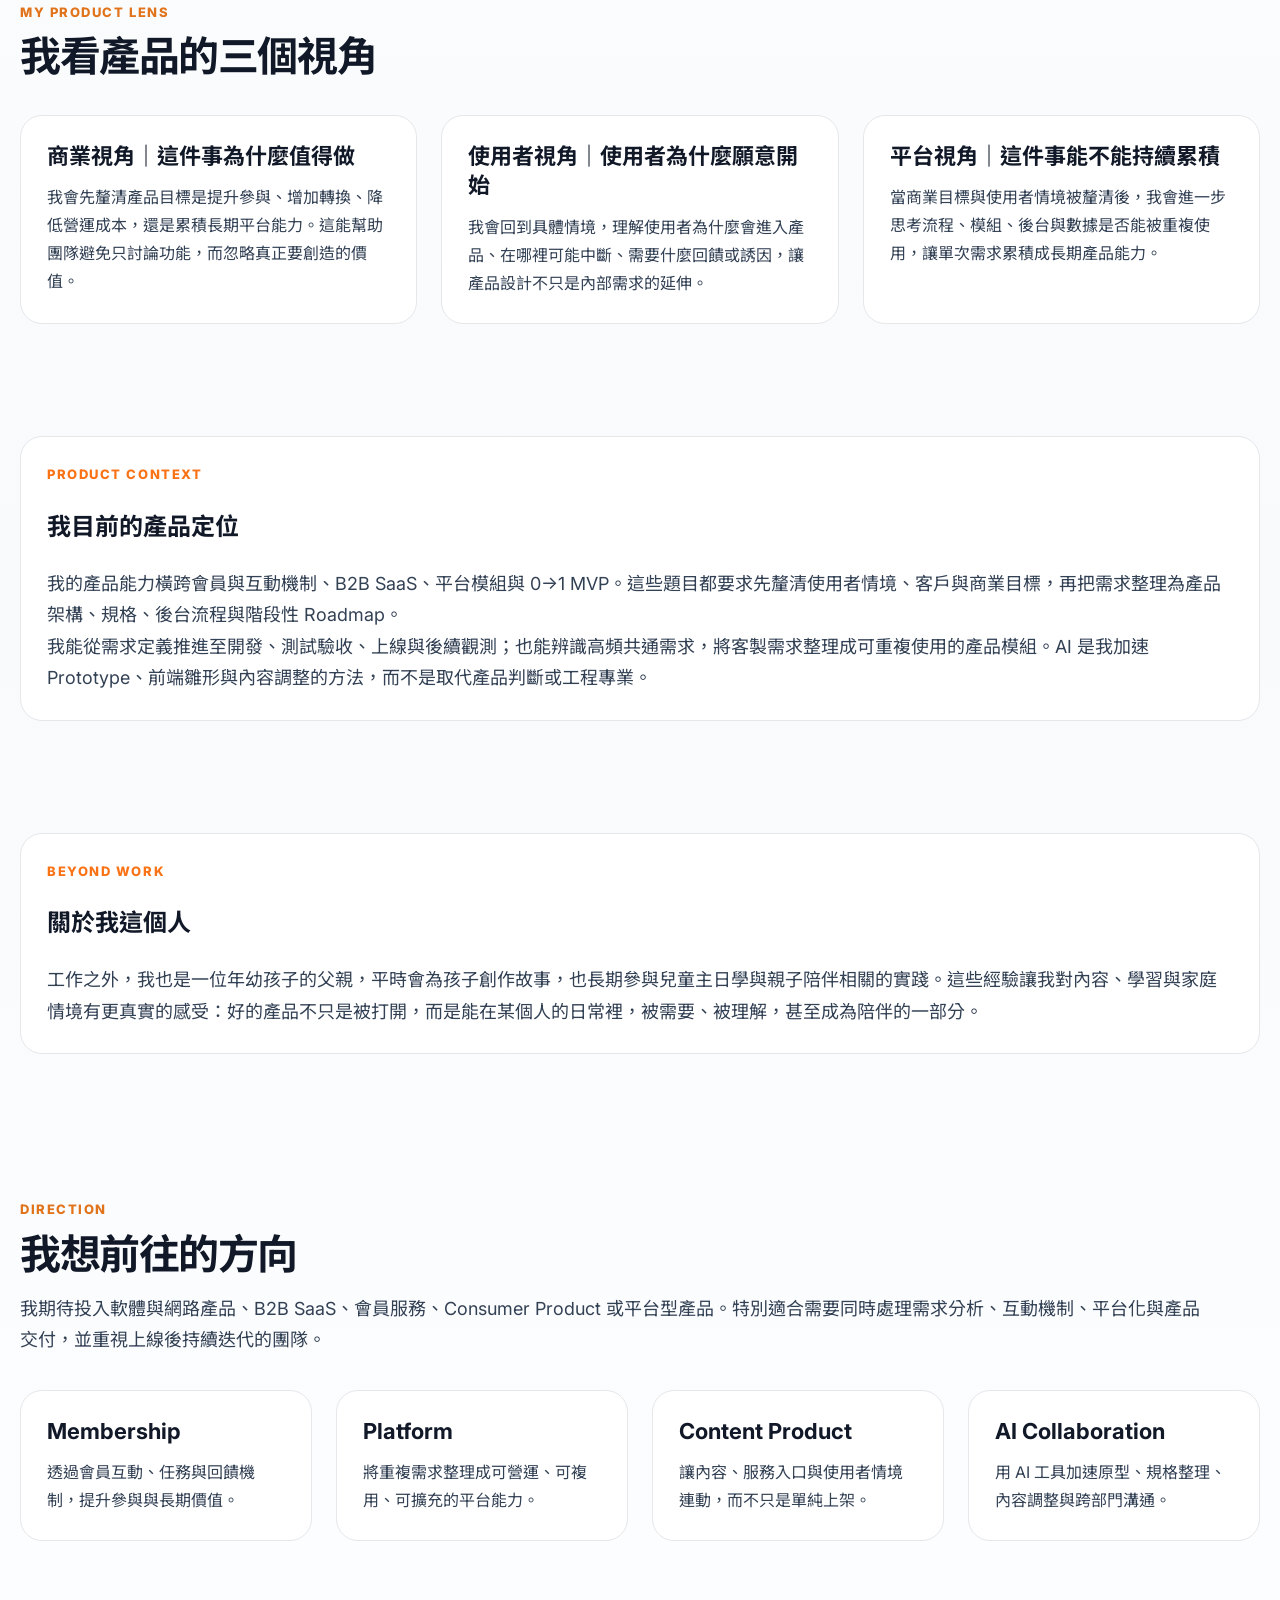
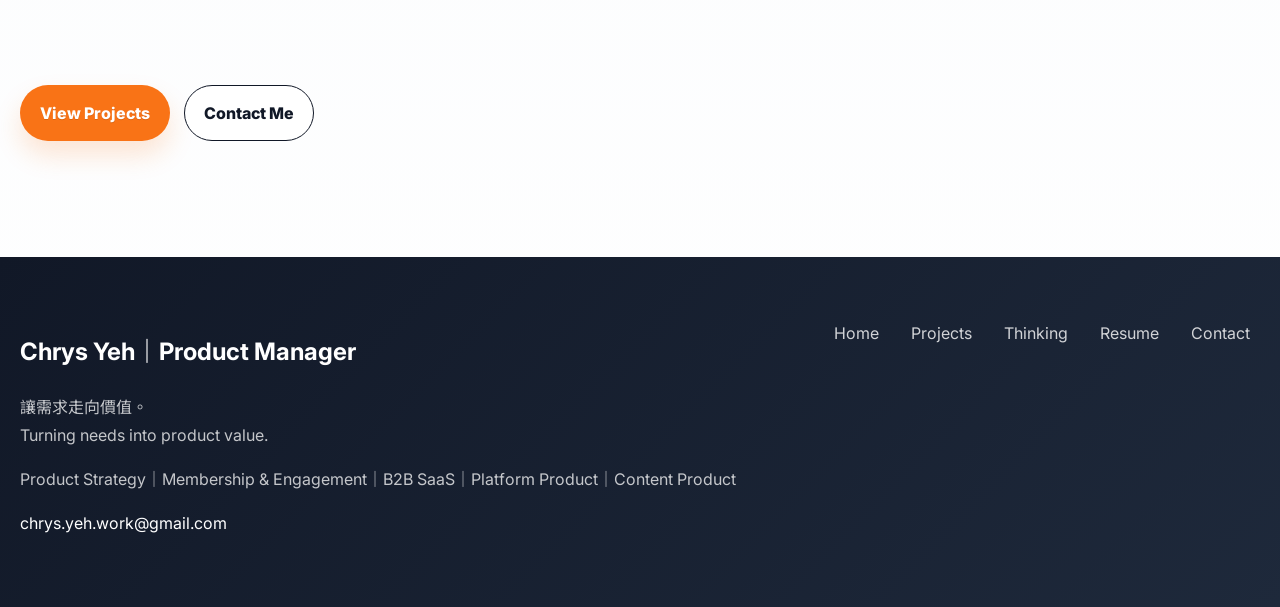
==== commit e87da8db: "v13.1" ====
--- a/about.html
+++ b/about.html
@@ -7,7 +7,7 @@
   gtag('js', new Date());
   gtag('config', 'G-VKWQ6BNBV7');
 </script></head><body><header class="header"><div class="container nav"><a class="brand" href="index.html">Chrys Yeh<span>Product Manager</span></a><button aria-label="Open menu" class="nav-toggle">☰</button><nav class="nav-links"><a href="index.html">Home</a><a href="about.html">About</a><a href="projects.html">Projects</a><a href="product-thinking.html">Thinking</a><a href="resume.html">Resume</a><a class="cta" href="contact.html">Contact</a></nav></div></header><main><section class="page-hero-profile"><div class="container hero-grid"><div class="reveal hero-visual"><figure class="hero-profile-card"><img alt="Chrys Yeh professional headshot" src="assets/images/chrys-headshot.jpg"/><figcaption class="profile-caption"><span>Adapt fast</span><span>Execute smart</span></figcaption></figure></div><div class="reveal hero-copy"><div class="eyebrow">About</div><h1>關於 Chrys</h1><p class="lead">我的職涯從品牌策劃、數位廣告與活動網站專案開始，累計完成 200+ 品牌專案，之後轉任 Product Manager。不同階段其實都在解決同一類問題：釐清客戶與商業需求，轉化為產品架構、流程與規格，並逐步把一次性需求沉澱為可重複運作的模組、後台與平台能力。</p></div></div></section>
-<section class="section"><div class="container grid two"><div class="reveal"><div class="section-title"><h2>我的職涯脈絡</h2></div><div class="timeline"><div class="timeline-item"><h3>從需求理解與商業轉譯開始</h3><p>早期在品牌策劃、展覽企劃與數位廣告專案中，我長期擔任品牌客戶與設計、工程、媒體團隊間的主要窗口，累計完成 200+ 專案。這段經驗讓我熟悉如何釐清目標、使用情境與限制，並推進流程規劃、測試驗收與上線交付。</p></div><div class="timeline-item"><h3>把一次性需求產品化</h3><p>在艾迪英特股份有限公司（Ad2iction）併入關鍵評論網集團後，我轉任產品經理，開始把大量一次性客製需求整理為可重複使用的互動模組、SaaS 平台與營運後台，並透過規格、雙週迭代與驗收建立穩定交付方式。</p></div><div class="timeline-item"><h3>從會員互動到使用者參與機制</h3><p>OPEN! 遊樂園與 GO HEALTH 讓我進一步主導 0→1 產品規劃：前者建立點數、遊戲、抽獎、結算與營運後台的完整平台流程；後者則從模糊命題收斂 MVP、規格與使用流程，推進跨組織上線及後續觀測迭代。</p></div><div class="timeline-item"><h3>持續深化 Platform 與 Strategy 思維</h3><p>這些經驗形成我的產品主線：在資訊不完整、需求會變動且角色眾多的情境下，先釐清真正問題，再拆解產品架構、MVP 與優先順序，透過規格、測試、上線與數據回饋，讓產品能被交付也能持續迭代。</p></div></div></div><div class="card reveal"><h2>我擅長在模糊中建立結構</h2><ul class="case-list"><li>把商業、客戶與使用者需求收斂成可決策的產品方向。</li><li>定義主要使用者、核心場景、MVP 範圍、優先順序與觀測指標。</li><li>設計任務、點數、群組與回饋路徑等會員互動機制。</li><li>將抽象想法轉成 User Flow、Wireframe、PRD、測試文件與驗收條件。</li><li>在資源有限的情境下，運用 AI 工具製作前端雛形與 Prototype，加速溝通與驗證。</li><li>協調設計、工程、營運、數據與外部夥伴，推進開發、驗收、上線與修正。</li></ul></div></div></section>
+<section class="section"><div class="container grid two"><div class="reveal"><div class="section-title"><h2>我的職涯脈絡</h2></div><div class="timeline"><div class="timeline-item"><h3>從需求理解與商業轉譯開始</h3><p>早期在品牌策劃、展覽企劃與數位廣告專案中，我長期擔任品牌客戶與設計、工程、媒體團隊間的主要窗口，累計完成 200+ 專案。這段經驗讓我熟悉如何釐清目標、使用情境與限制，並推進流程規劃、測試驗收與上線交付。</p></div><div class="timeline-item"><h3>把一次性需求產品化</h3><p>在艾迪英特股份有限公司（Ad2iction）併入關鍵評論網集團後，我轉任產品經理，開始把大量一次性客製需求整理為可重複使用的互動模組、SaaS 平台與營運後台，並透過規格、雙週迭代與驗收建立穩定交付方式。</p></div><div class="timeline-item"><h3>從會員互動到使用者參與機制</h3><p>OPEN! 遊樂園與 GO HEALTH 讓我進一步主導 0→1 產品規劃：前者建立點數、遊戲、抽獎、結算與營運後台的完整平台流程；後者則從模糊命題收斂 MVP、規格與使用流程，推進跨組織上線及後續觀測迭代。</p></div><div class="timeline-item"><h3>從完成需求，到做產品判斷</h3><p>這些經驗讓我開始從「把需求完成」走向「先理解為什麼要做」。在資訊不完整、方向會變且角色眾多的情境下，我會先理解各方真正想解決的問題，再收斂產品範圍、優先順序與可交付方案，並透過上線後的數據與回饋持續修正判斷。</p></div></div></div><div class="card reveal"><h2>我擅長在模糊中建立結構</h2><ul class="case-list"><li>把商業、客戶與使用者需求收斂成可決策的產品方向。</li><li>定義主要使用者、核心場景、MVP 範圍、優先順序與觀測指標。</li><li>設計任務、點數、群組與回饋路徑等會員互動機制。</li><li>將抽象想法轉成 User Flow、Wireframe、PRD、測試文件與驗收條件。</li><li>在資源有限的情境下，運用 AI 工具製作前端雛形與 Prototype，加速溝通與驗證。</li><li>協調設計、工程、營運、數據與外部夥伴，推進開發、驗收、上線與修正。</li></ul></div></div></section>
 <section class="section compact"><div class="container"><div class="section-title reveal"><div class="eyebrow">My Product Lens</div><h2>我看產品的三個視角</h2></div><div class="grid three"><article class="card reveal"><h3>商業視角｜這件事為什麼值得做</h3><p>我會先釐清產品目標是提升參與、增加轉換、降低營運成本，還是累積長期平台能力。這能幫助團隊避免只討論功能，而忽略真正要創造的價值。</p></article><article class="card reveal"><h3>使用者視角｜使用者為什麼願意開始</h3><p>我會回到具體情境，理解使用者為什麼會進入產品、在哪裡可能中斷、需要什麼回饋或誘因，讓產品設計不只是內部需求的延伸。</p></article><article class="card reveal"><h3>平台視角｜這件事能不能持續累積</h3><p>當商業目標與使用者情境被釐清後，我會進一步思考流程、模組、後台與數據是否能被重複使用，讓單次需求累積成長期產品能力。</p></article></div></div></section>
 <section class="section compact"><div class="container"><div class="card reveal personal-note"><div class="eyebrow">Product Context</div><h2>我目前的產品定位</h2><p>我的產品能力橫跨會員與互動機制、B2B SaaS、平台模組與 0→1 MVP。這些題目都要求先釐清使用者情境、客戶與商業目標，再把需求整理為產品架構、規格、後台流程與階段性 Roadmap。</p><p>我能從需求定義推進至開發、測試驗收、上線與後續觀測；也能辨識高頻共通需求，將客製需求整理成可重複使用的產品模組。AI 是我加速 Prototype、前端雛形與內容調整的方法，而不是取代產品判斷或工程專業。</p></div></div></section>
 <section class="section compact"><div class="container"><div class="card reveal personal-note"><div class="eyebrow">Beyond Work</div><h2>關於我這個人</h2><p>工作之外，我也是一位年幼孩子的父親，平時會為孩子創作故事，也長期參與兒童主日學與親子陪伴相關的實踐。這些經驗讓我對內容、學習與家庭情境有更真實的感受：好的產品不只是被打開，而是能在某個人的日常裡，被需要、被理解，甚至成為陪伴的一部分。</p></div></div></section>
